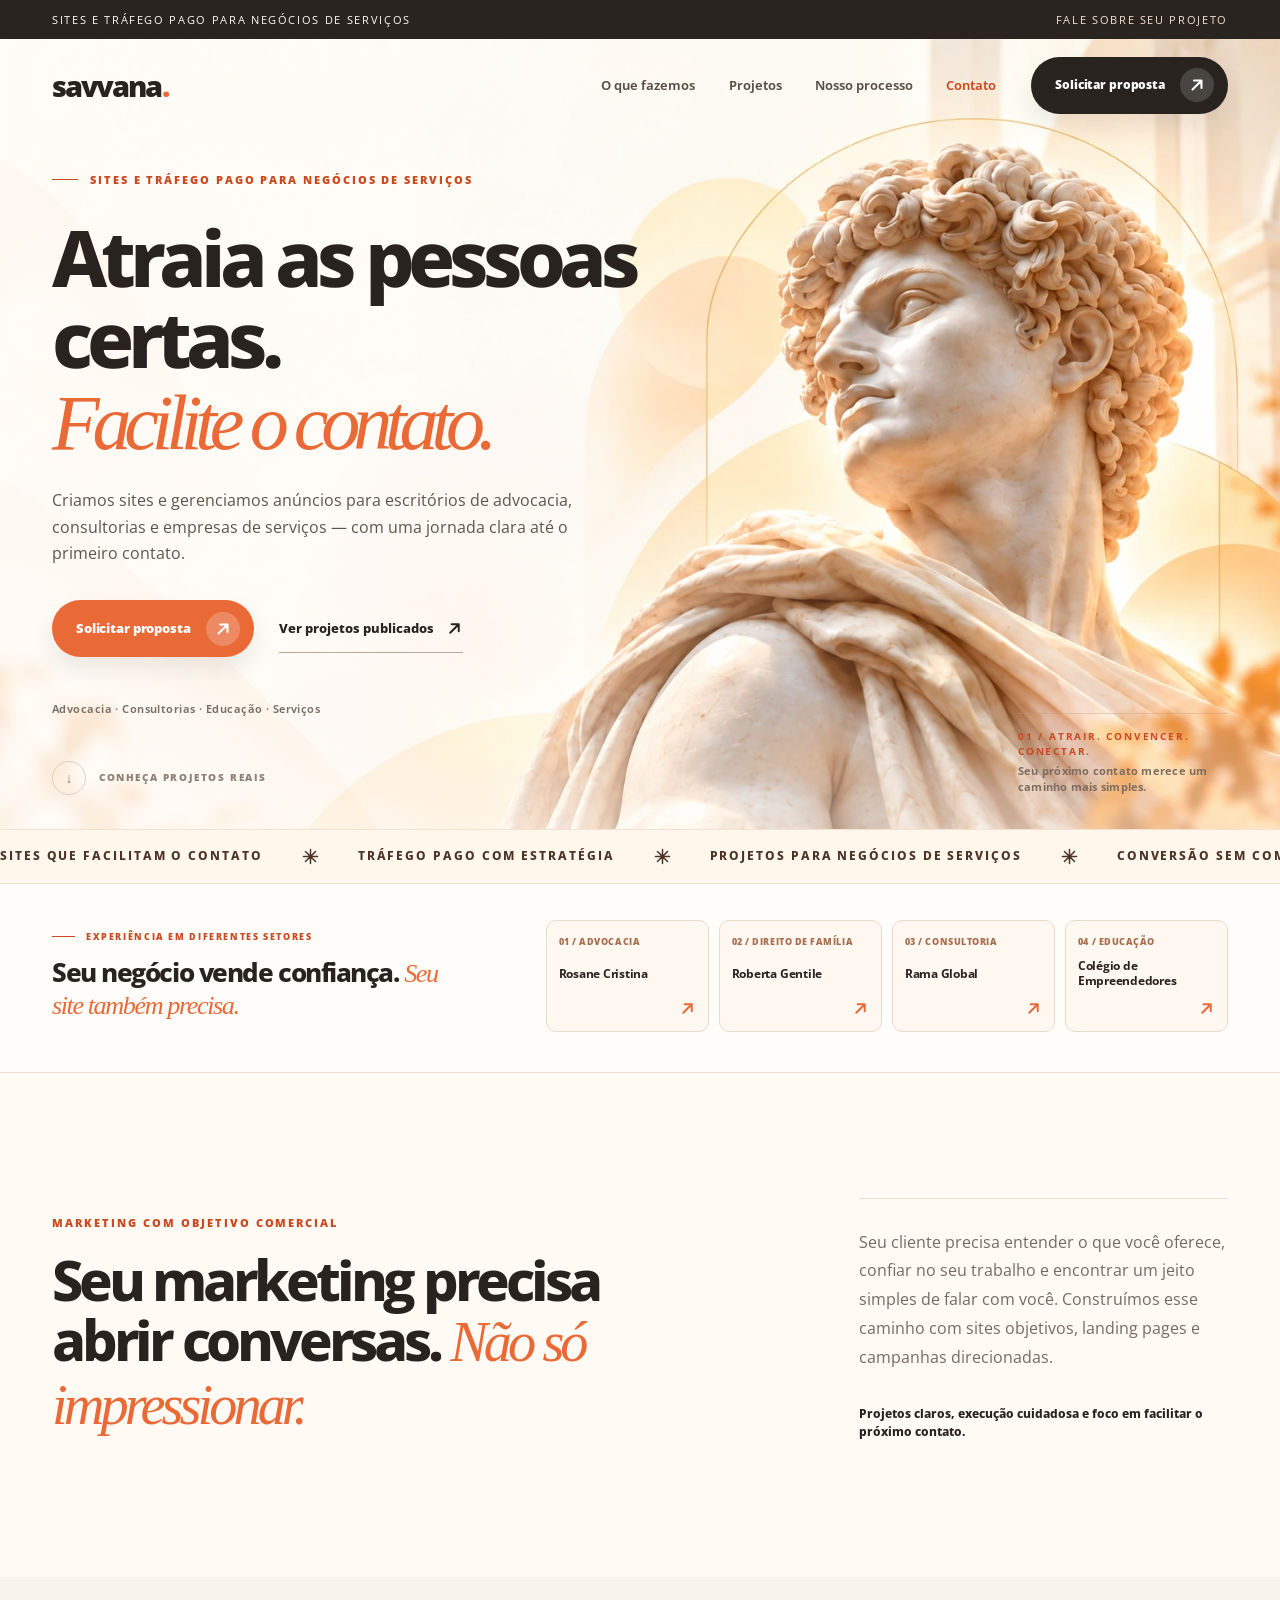
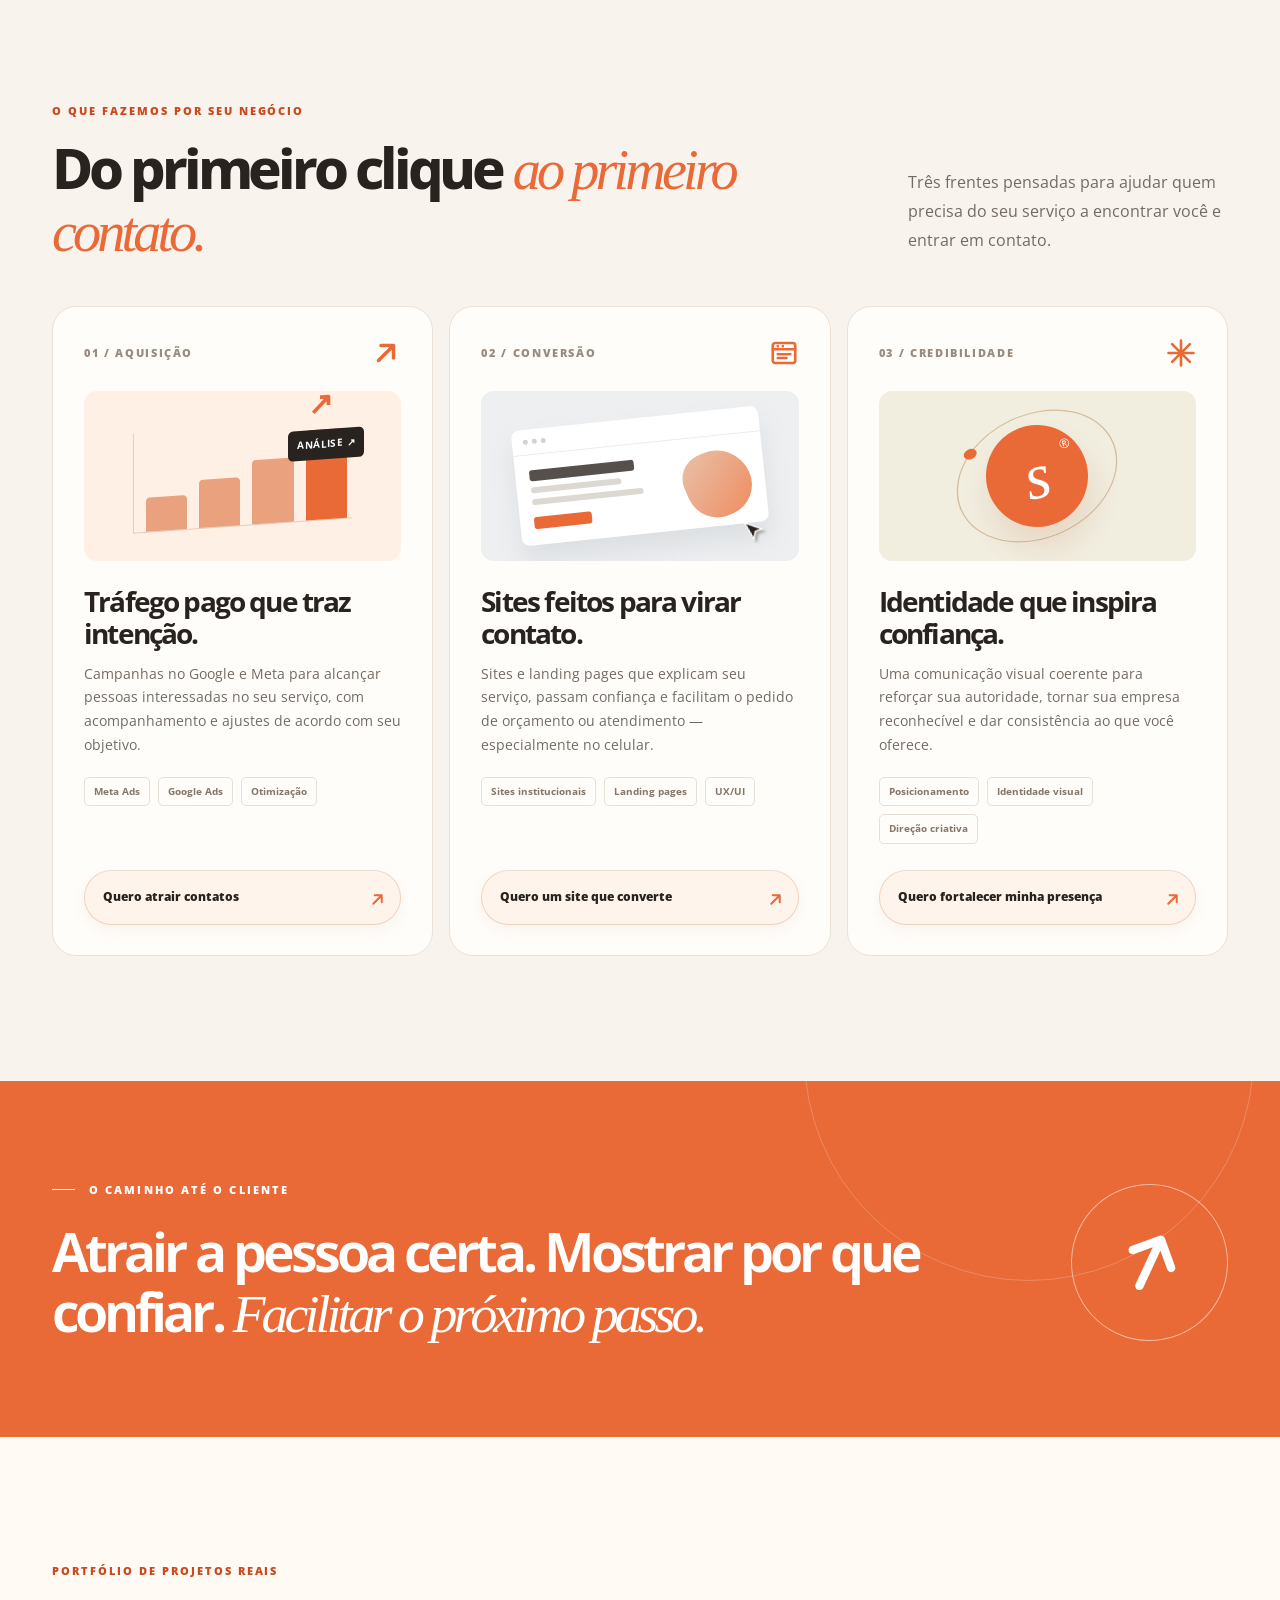
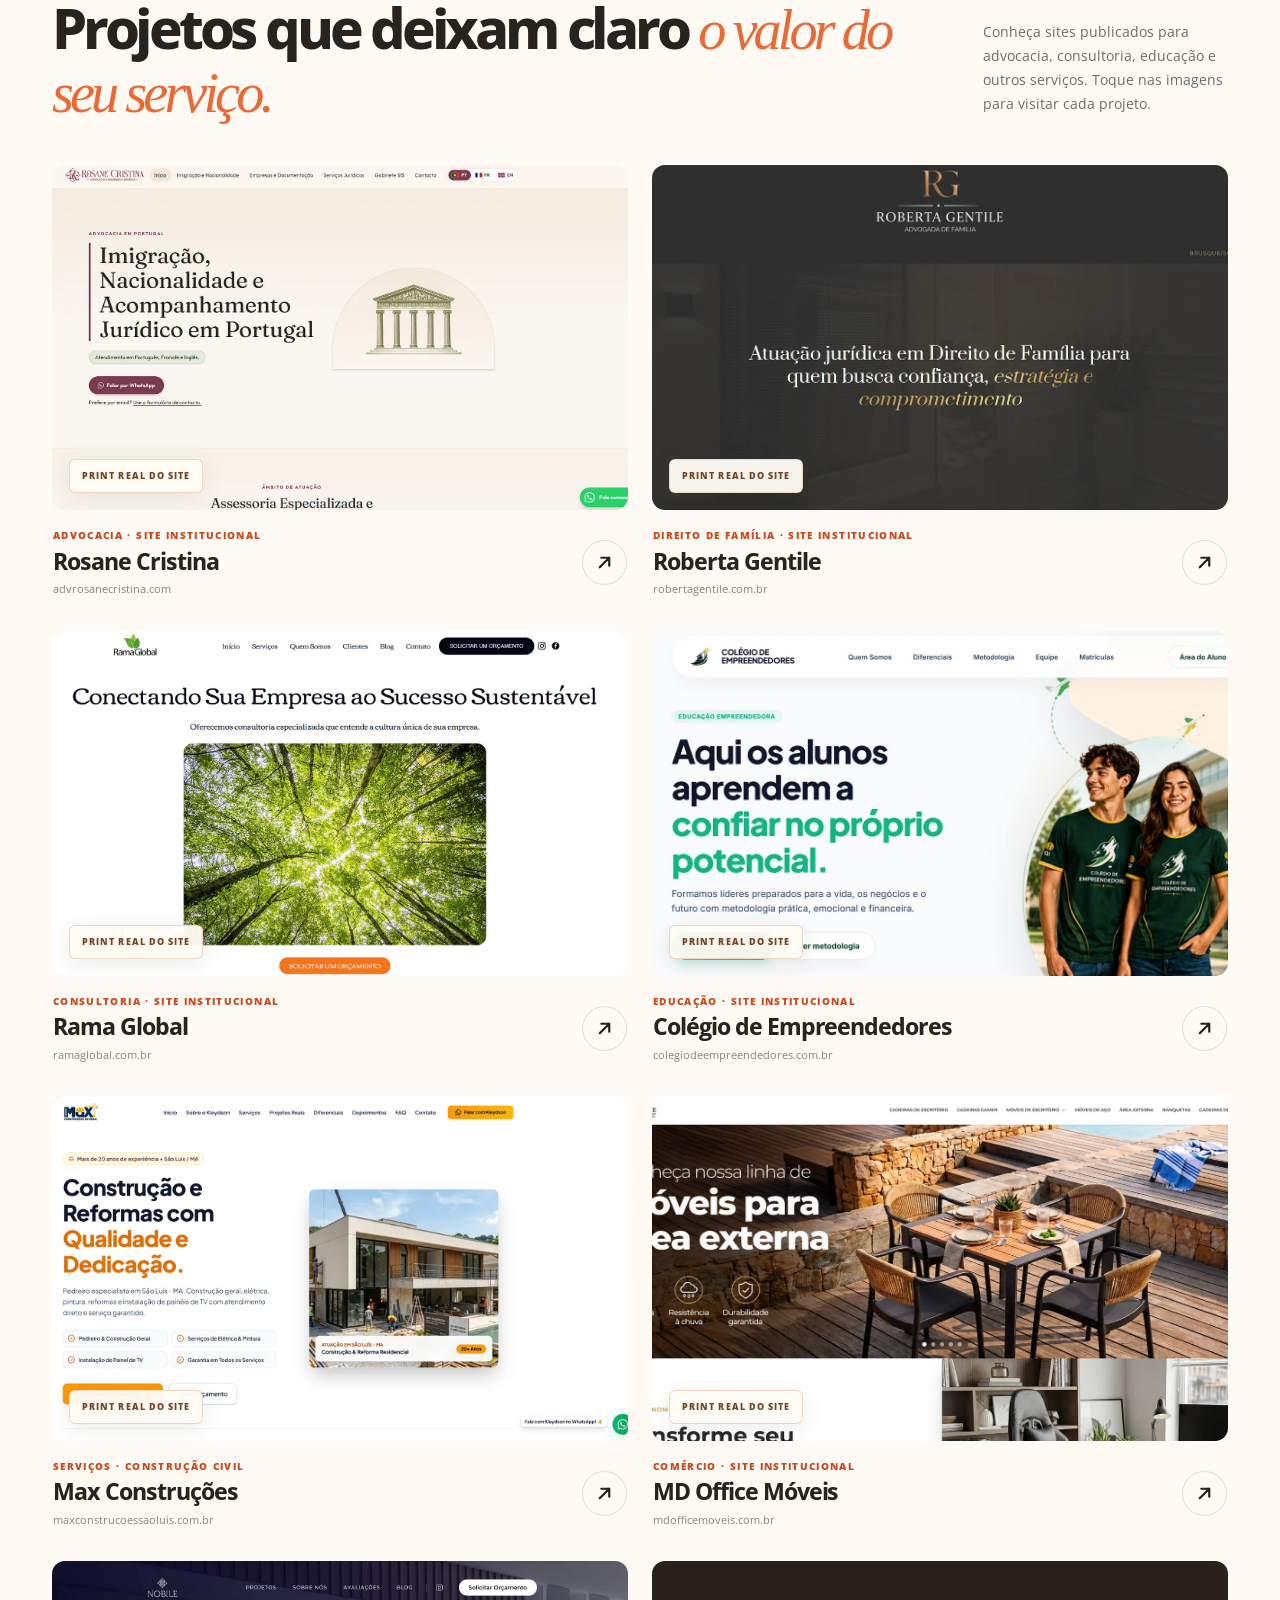
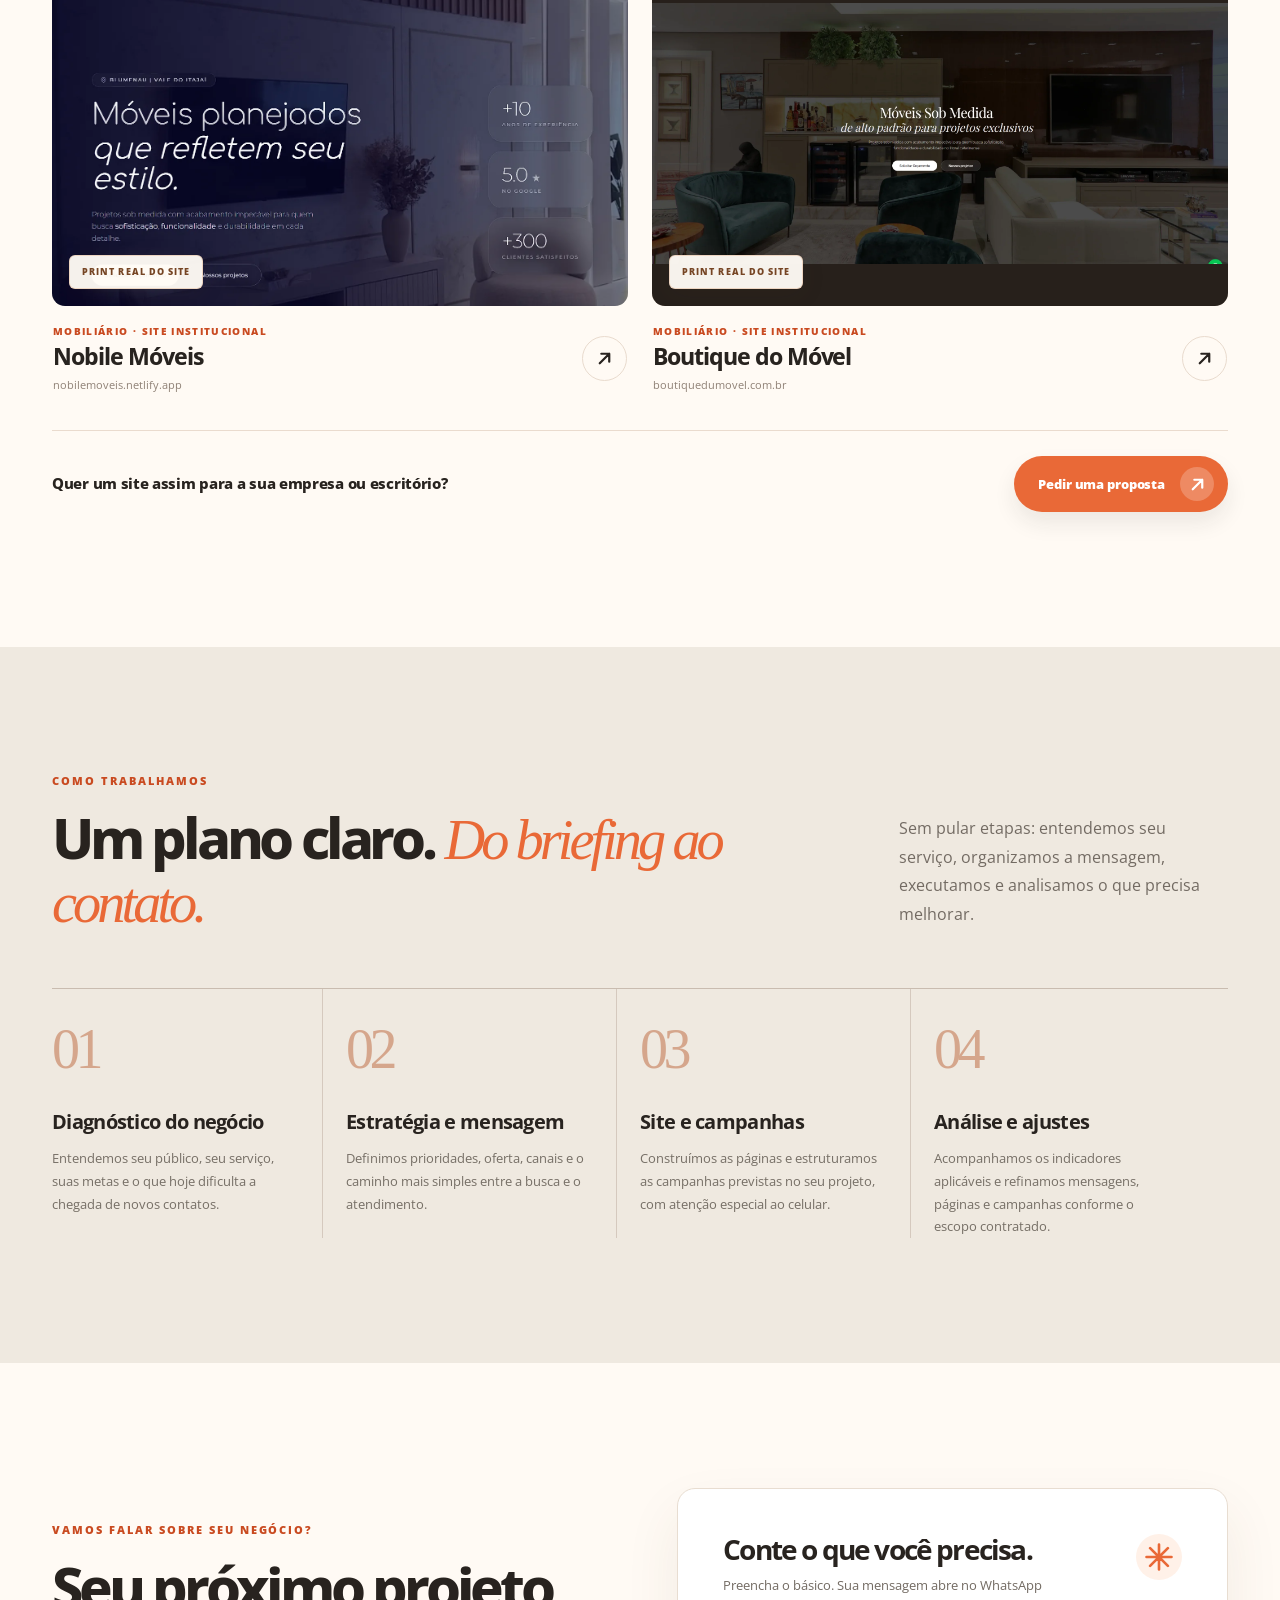
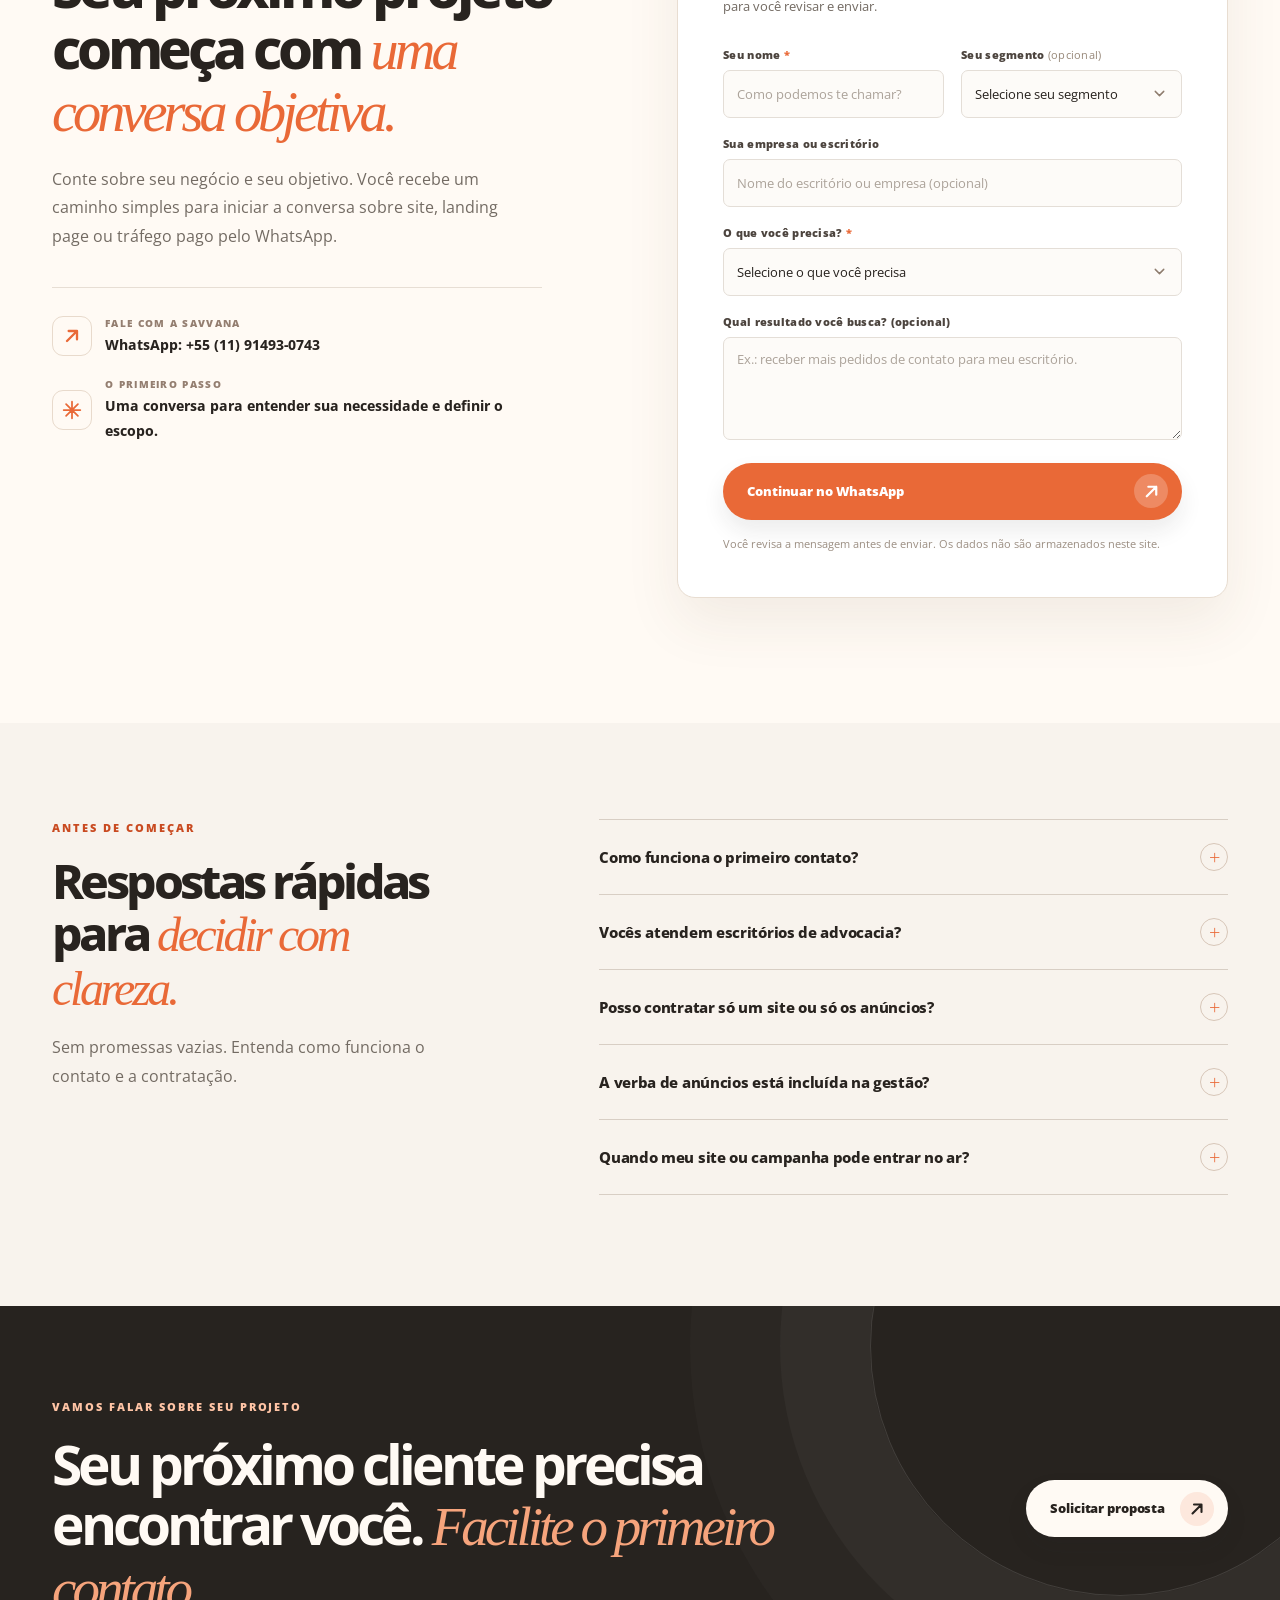
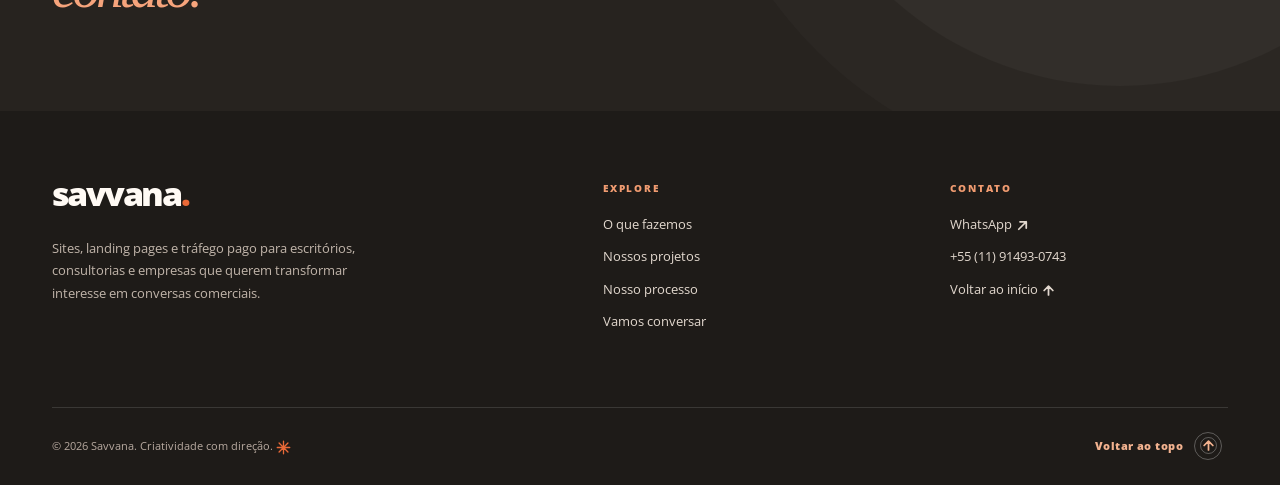
==== index.html @ 576a3d42 "Add files via upload" ====
<!DOCTYPE html>

<html lang="pt-BR">
<head><link href="https://fonts.googleapis.com" rel="preconnect"/><link href="https://fonts.googleapis.com/css2?family=Open+Sans:wght@400;500;600;700;800&amp;display=swap" rel="stylesheet"/>
<meta charset="utf-8"/>
<meta content="width=device-width, initial-scale=1, viewport-fit=cover" name="viewport"/>
<meta content="#fffaf4" name="theme-color"/>
<meta content="Sites, landing pages e campanhas de tráfego pago para escritórios de advocacia, consultorias e negócios de serviços. Veja projetos reais e peça uma proposta." name="description"/>
<meta content="index, follow, max-image-preview:large" name="robots"/>
<meta content="website" property="og:type"/>
<meta content="pt_BR" property="og:locale"/>
<meta content="Savvana — Sites e anúncios com foco em contatos" property="og:title"/>
<meta content="Sites, landing pages e tráfego pago para facilitar o contato de potenciais clientes com seu negócio." property="og:description"/>
<title>Savvana | Sites e Tráfego Pago para Negócios de Serviços</title>
<link href="data:image/svg+xml,%3Csvg xmlns='http://www.w3.org/2000/svg' viewBox='0 0 64 64'%3E%3Crect width='64' height='64' rx='16' fill='%23f16f39'/%3E%3Cpath d='M42 20c-4-6-20-6-20 3 0 10 23 3 23 15 0 11-23 14-29 3' fill='none' stroke='%23fffaf4' stroke-width='6' stroke-linecap='round'/%3E%3C/svg%3E" rel="icon" type="image/svg+xml"/>
<script>document.documentElement.classList.add('js');</script>
<style>
    
    :root{--paper:#fffaf4;--paper2:#f8f3ed;--white:#fff;--ink:#28231f;--muted:#736b63;--orange:#e96937;--orange-dark:#c94a20;--line:#e7ded4;--dark:#27231f;--dark-2:#35302b;--radius:18px;--wrap:1320px;--ease:cubic-bezier(.22,1,.36,1);--sans:"Aptos","Segoe UI Variable Display","Segoe UI",Arial,sans-serif;--serif:Georgia,"Times New Roman",serif;}
    *,*::before,*::after{box-sizing:border-box}
    html{scroll-behavior:smooth;scroll-padding-top:110px}
    body{margin:0;min-width:320px;background:var(--paper);color:var(--ink);font:400 16px/1.55 var(--sans);-webkit-font-smoothing:antialiased;text-rendering:optimizeLegibility}
    body.menu-open{overflow:hidden}
    ::selection{background:#f8c6a9;color:var(--ink)}
    a{color:inherit;text-decoration:none}button,input,select,textarea{font:inherit}button{cursor:pointer}img,svg{display:block;max-width:100%}button,a,input,textarea,select{-webkit-tap-highlight-color:transparent}
    :focus-visible{outline:3px solid var(--orange);outline-offset:4px}
    .container{width:min(calc(100% - 104px),var(--wrap));margin-inline:auto}
    .skip-link{position:fixed;top:-100px;left:24px;z-index:1000;padding:12px 18px;background:var(--ink);color:#fff;border-radius:8px}.skip-link:focus{top:20px}
    .reading-progress{height:3px;position:fixed;top:0;left:0;z-index:120;width:0;background:var(--orange);pointer-events:none}
    .announcement{background:#29241f;color:#fffcf8;font-size:11px;letter-spacing:.15em;text-transform:uppercase}
    .announcement .container{min-height:39px;display:flex;justify-content:space-between;align-items:center;gap:12px}
    .announcement .announcement-right{display:inline-flex;gap:9px;align-items:center;color:#f8e4d6;transition:color .2s}.announcement a:hover{color:#fff}.announcement .mini-arrow{color:#ffaf7e;font-size:17px;line-height:1}
    .site-header{position:absolute;top:39px;left:0;right:0;z-index:50;transition:background .3s,box-shadow .3s,top .3s}
    .site-header.is-scrolled,.site-header.menu-open{position:fixed;top:0;background:rgba(255,250,244,.97);box-shadow:0 7px 28px rgba(54,36,20,.075);backdrop-filter:blur(16px);-webkit-backdrop-filter:blur(16px)}
    .header-inner{display:flex;align-items:center;justify-content:space-between;min-height:92px;gap:35px}
    .brand{display:inline-flex;align-items:center;gap:11px;flex-shrink:0;line-height:1}.brand-mark{width:35px;height:35px;position:relative;border:2.1px solid var(--orange);border-radius:50%;transform:rotate(-25deg)}
    .brand-mark:before{content:"";position:absolute;inset:7px;border:2px solid var(--orange);border-radius:50%}.brand-mark:after{content:"";position:absolute;background:var(--paper);width:17px;height:35px;left:19px;top:-2px;transform:rotate(-13deg)}
    .brand-word{font-size:29px;letter-spacing:-.085em;font-weight:800}.brand-word span{color:var(--orange)}
    .desktop-nav{display:flex;align-items:center;gap:clamp(18px,2.6vw,41px);margin-left:auto}.desktop-nav>a{font-size:13px;font-weight:650;color:#574c43;transition:color .2s}.desktop-nav>a:hover,.desktop-nav>a.is-active{color:var(--orange-dark)}
    .btn{display:inline-flex;align-items:center;justify-content:center;gap:22px;border:1px solid transparent;min-height:55px;padding:0 22px;border-radius:9px;font-size:13px;font-weight:750;letter-spacing:-.01em;transition:transform .25s var(--ease),background .25s,color .25s,border-color .25s,box-shadow .25s;white-space:nowrap}
    .btn:hover{transform:translateY(-3px)}.btn:active{transform:translateY(0)}
    .btn-orange{background:var(--orange);color:#fff;box-shadow:0 12px 23px rgba(228,99,51,.12)}.btn-orange:hover{background:var(--orange-dark);box-shadow:0 14px 26px rgba(228,99,51,.21)}
    .btn-dark{background:var(--ink);color:#fff}.btn-dark:hover{background:#4a3a31}.btn-outline{border-color:var(--line);background:#ffffffb8;color:var(--ink)}.btn-outline:hover{border-color:var(--orange)}.btn-white{background:var(--paper);color:var(--ink)}.btn-white:hover{background:white}
    .btn .arr{font-size:19px;font-weight:400;line-height:1;transition:transform .25s}.btn:hover .arr{transform:translate(3px,-3px)}
    .header-cta{min-height:44px;padding:0 16px;gap:17px;border-radius:8px;font-size:12px}
    .menu-toggle{display:none;position:relative;z-index:55;width:46px;height:46px;align-items:center;justify-content:center;background:var(--ink);color:#fff;border:0;border-radius:8px}
    .menu-toggle .bars,.menu-toggle .bars:before,.menu-toggle .bars:after{display:block;width:19px;height:2px;background:currentColor;border-radius:2px;position:relative;transition:transform .2s,opacity .2s}.menu-toggle .bars:before,.menu-toggle .bars:after{content:"";position:absolute;left:0;top:-6px}.menu-toggle .bars:after{top:6px}.menu-open .bars{background:transparent}.menu-open .bars:before{transform:translateY(6px) rotate(45deg)}.menu-open .bars:after{transform:translateY(-6px) rotate(-45deg)}
    .mobile-nav{display:none}
    
    .hero{position:relative;isolation:isolate;overflow:hidden;min-height:790px;display:flex;align-items:center;background-color:#fffaf4;background-image:url('[data-uri]');background-repeat:no-repeat;background-size:cover;background-position:center center}
    .hero:before{content:"";position:absolute;inset:0;z-index:-1;background:linear-gradient(90deg,rgba(255,251,246,.84) 0%,rgba(255,251,246,.59) 28%,rgba(255,251,246,.18) 49%,rgba(255,251,246,0) 72%),linear-gradient(0deg,rgba(255,251,246,.47),transparent 18%);pointer-events:none}
    .hero .container{padding-top:116px;padding-bottom:105px;position:relative}
    .hero-copy{max-width:730px}.eyebrow{display:inline-flex;align-items:center;gap:12px;font-size:11px;letter-spacing:.175em;font-weight:800;color:var(--orange-dark);text-transform:uppercase}.eyebrow:before{content:"";height:1px;width:26px;background:currentColor;flex:0 0 auto}
    .hero h1{font-size:clamp(60px,6.35vw,98px);line-height:1.035;letter-spacing:-.088em;font-weight:750;margin:29px 0 24px;max-width:770px}.hero h1 .line{display:block}.hero h1 em{font-family:var(--serif);font-weight:400;letter-spacing:-.092em;color:var(--orange);font-style:italic;padding-right:.12em}
    .hero-description{max-width:495px;color:#5c554e;font-size:clamp(15px,1.25vw,18px);line-height:1.66;margin:0 0 33px}.hero-actions{display:flex;align-items:center;gap:25px;flex-wrap:wrap}
    .text-link{display:inline-flex;align-items:center;gap:12px;min-height:49px;border-bottom:1px solid #b5a99e;font-size:13px;font-weight:750;transition:color .2s,border-color .2s}.text-link:hover{color:var(--orange-dark);border-color:var(--orange)}.text-link span{font-size:20px;font-weight:400;line-height:1}
    .hero-fineprint{margin-top:43px;display:flex;align-items:center;gap:12px;color:#766e64;font-size:11px;font-weight:650;letter-spacing:.04em}.hero-fineprint .dot{display:inline-block;width:7px;height:7px;border-radius:50%;background:var(--orange);box-shadow:0 0 0 5px rgba(233,105,55,.12)}
    .hero-bottom{position:absolute;left:0;bottom:0;right:0;z-index:1}.hero-bottom .container{padding-top:0;padding-bottom:34px;display:flex;align-items:end;justify-content:space-between;gap:24px}
    .scroll-cue{font-size:10px;letter-spacing:.16em;font-weight:800;color:#8e8176;display:inline-flex;align-items:center;gap:13px;text-transform:uppercase}.scroll-cue:before{content:"↓";display:grid;place-items:center;width:34px;height:34px;border:1px solid #e1cfc1;border-radius:50%;font-size:14px;letter-spacing:0}
    .hero-note{border-top:1px solid #c29b815e;padding-top:15px;max-width:210px;font-size:11px;line-height:1.45;font-weight:700;letter-spacing:.02em;color:#7e6c60}.hero-note b{display:block;color:var(--orange-dark);font-size:10px;letter-spacing:.18em;margin-bottom:5px}
    .ticker{overflow:hidden;background:var(--ink);color:#fff7ef}.ticker-track{display:flex;width:max-content;align-items:center;gap:39px;padding:21px 0;animation:marquee 28s linear infinite}.ticker-track span{white-space:nowrap;font-size:12px;font-weight:700;text-transform:uppercase;letter-spacing:.16em}.ticker-track i{font-style:normal;color:#fb9668;font-size:24px;line-height:1}@keyframes marquee{to{transform:translateX(-50%)}}
    
    section{position:relative}.section-pad{padding:125px 0}.section-topline{font-size:11px;letter-spacing:.18em;text-transform:uppercase;font-weight:800;color:var(--orange-dark);margin:0 0 19px;display:flex;align-items:center;gap:11px}.section-topline span{width:23px;height:1px;background:currentColor}
    .section-heading{font-size:clamp(42px,4.4vw,71px);line-height:1.075;font-weight:740;letter-spacing:-.075em;margin:0}.section-heading em{font-family:var(--serif);font-weight:400;color:var(--orange);font-style:italic;letter-spacing:-.07em}.section-copy{font-size:16px;line-height:1.8;color:var(--muted);max-width:470px}
    .intro{background:var(--paper)}.intro-grid{display:grid;grid-template-columns:1.15fr .65fr;align-items:center;column-gap:clamp(80px,12vw,215px)}.intro .section-heading{max-width:800px}.intro-aside{padding:29px 0 10px;border-top:1px solid var(--line)}.intro-aside .section-copy{margin:0 0 28px}.intro-seal{display:inline-flex;align-items:center;gap:10px;font-size:12px;font-weight:750}.intro-seal .small-sun{width:29px;height:29px;border:2px solid var(--orange);border-radius:50%;position:relative}.intro-seal .small-sun:after{content:"";position:absolute;width:8px;height:8px;border-radius:50%;background:var(--orange);inset:0;margin:auto}
    .services{background:var(--paper2)}.services-heading{display:flex;justify-content:space-between;align-items:end;gap:32px;margin-bottom:43px}.services-heading .section-heading{max-width:740px}.services-heading .section-copy{max-width:320px;margin:0 0 8px}
    .service-grid{display:grid;grid-template-columns:repeat(3,minmax(0,1fr));gap:16px}.service-card{position:relative;display:flex;flex-direction:column;min-height:540px;overflow:hidden;background:#fffdfa;border:1px solid #ece1d7;border-radius:var(--radius);padding:31px 31px 30px;transition:transform .35s var(--ease),box-shadow .35s var(--ease),border-color .35s}.service-card:hover{transform:translateY(-8px);box-shadow:0 23px 44px rgba(92,53,31,.09);border-color:#eec8ad}.service-meta{display:flex;align-items:center;justify-content:space-between;color:#998b7e;font-size:11px;letter-spacing:.15em;font-weight:800}.service-meta .service-symbol{color:var(--orange);font-size:23px;font-weight:300;line-height:1}
    .service-art{height:170px;display:flex;align-items:center;justify-content:center;margin:23px 0 24px;position:relative;overflow:hidden;border-radius:13px}.service-art--ads{background:#fff0e5}.service-art--brand{background:#f1eddf}.service-art--web{background:#edeff1}
    .art-ads-chart{display:flex;align-items:end;gap:12px;width:69%;height:100px;border-left:1px solid #e8cbb9;border-bottom:1px solid #e8cbb9;padding:0 0 0 12px;transform:skewY(-4deg)}.art-ads-chart i{display:block;width:20%;height:var(--h);background:#eaa17e;border-radius:4px 4px 0 0;position:relative}.art-ads-chart i:last-child{background:var(--orange)}.art-ads-chart i:last-child:before{content:"↗";position:absolute;top:-49px;left:2px;color:var(--orange);font-size:30px;font-style:normal;font-weight:600}.art-ads-chart:after{content:"ANÁLISE ↗";position:absolute;top:9px;right:-12px;background:var(--ink);color:#fff;font-size:10px;letter-spacing:.04em;padding:7px 9px;border-radius:5px;font-weight:700}
    .art-brand-orbit{position:absolute;width:124px;height:124px;border:1px solid #d4bc9d;border-radius:50%;transform:rotate(-25deg) scaleX(1.35)}.art-brand-orbit:after{content:"";position:absolute;width:10px;height:10px;border-radius:50%;background:var(--orange);top:8px;left:18px}.art-brand-monogram{position:relative;display:grid;place-items:center;width:102px;height:102px;background:var(--orange);color:white;border-radius:50%;font-family:var(--serif);font-size:65px;font-style:italic;transform:rotate(-13deg);box-shadow:0 20px 28px #bf744c2c}.art-brand-monogram:after{content:"®";font-family:var(--sans);font-size:13px;font-style:normal;position:absolute;top:15px;right:12px}
    .art-web-window{width:78%;height:116px;border-radius:8px;background:#fff;box-shadow:0 16px 24px #8c92962a;transform:rotate(-6deg);overflow:hidden}.art-web-top{display:flex;gap:4px;padding:10px 11px;border-bottom:1px solid #edeceb}.art-web-top i{width:5px;height:5px;background:#d2d4d4;border-radius:50%}.art-web-body{display:flex;justify-content:space-between;align-items:center;gap:8px;padding:14px}.art-web-lines{width:53%}.art-web-lines i{display:block;height:6px;border-radius:3px;background:#dcd9d3;margin-bottom:6px}.art-web-lines i:first-child{height:11px;width:90%;background:#55504b}.art-web-lines i:nth-child(2){width:78%}.art-web-lines i:nth-child(3){width:96%}.art-web-lines i:last-child{width:50%;background:var(--orange);height:12px;margin-top:12px}.art-web-blob{width:66px;height:67px;background:linear-gradient(145deg,#e8c1a8,#ef8c60);border-radius:40% 57% 50% 50%;transform:rotate(-18deg)}.art-web-cursor{position:absolute;right:33px;bottom:20px;width:22px;filter:drop-shadow(2px 3px 1px #aaa);transform:rotate(-15deg)}
    .service-card h3{font-size:29px;line-height:1.15;letter-spacing:-.065em;margin:0 0 12px}.service-card p{color:var(--muted);font-size:14px;line-height:1.7;margin:0}.service-tags{display:flex;align-items:center;flex-wrap:wrap;gap:8px;margin:20px 0 26px}.service-tags span{font-size:10px;font-weight:700;padding:6px 9px;border:1px solid #e8dfd6;color:#84766a;border-radius:5px}.service-card .service-cta{display:flex;align-items:center;justify-content:space-between;border-top:1px solid var(--line);padding-top:18px;margin-top:auto;color:var(--ink);font-weight:800;font-size:12px}.service-card .service-cta span{font-size:20px;color:var(--orange);transition:transform .2s}.service-card:hover .service-cta span{transform:translate(3px,-3px)}
    .statement{background:var(--orange);color:#fff;overflow:hidden}.statement-inner{position:relative;padding:100px 0 93px;display:grid;grid-template-columns:2.2fr .55fr;align-items:center;gap:50px}.statement .statement-kicker{font-size:11px;font-weight:800;letter-spacing:.19em;text-transform:uppercase;display:flex;align-items:center;gap:14px;margin:0 0 24px}.statement .statement-kicker:before{content:"";height:1px;width:23px;background:#fff}.statement h2{max-width:940px;font-size:clamp(37px,4.2vw,67px);line-height:1.12;letter-spacing:-.073em;font-weight:670;margin:0}.statement h2 em{font-weight:400;font-family:var(--serif);font-style:italic}.statement-icon{width:157px;height:157px;display:grid;place-items:center;justify-self:end;border:1px solid #ffffff85;border-radius:50%;font-size:84px;font-family:var(--serif);line-height:1;transform:rotate(-20deg)}.statement:before{content:"";position:absolute;width:450px;height:450px;border-radius:50%;border:1px solid #ffffff36;top:-250px;right:2%}
    
    .portfolio{background:var(--paper);padding-bottom:135px}.portfolio-head{display:flex;align-items:end;justify-content:space-between;gap:38px;margin-bottom:42px}.portfolio-head .section-heading{max-width:820px}.portfolio-intro{max-width:245px;margin:0 0 8px;color:var(--muted);font-size:14px;line-height:1.7}.portfolio-grid{display:grid;grid-template-columns:repeat(2,minmax(0,1fr));gap:24px}.project-card{min-width:0;display:block}.project-art{height:345px;position:relative;overflow:hidden;border-radius:13px;background:#eadfd5;padding:25px;isolation:isolate;transition:box-shadow .3s}.project-card:hover .project-art{box-shadow:0 19px 38px #3e30231c}.project-art:before{content:"";position:absolute;width:430px;height:430px;right:-130px;bottom:-260px;border-radius:50%;background:#ffffff25;z-index:-1}.project-browser{width:88%;height:282px;margin:10px auto 0;background:#fff;box-shadow:0 22px 42px #17100f32;border-radius:9px 9px 0 0;overflow:hidden;transform:rotate(-3.6deg) translateY(9px);transform-origin:center bottom;transition:transform .55s var(--ease);position:relative}.project-card:hover .project-browser{transform:rotate(-1.5deg) translateY(-2px) scale(1.025)}
    .browser-top{height:27px;background:#fff;display:flex;align-items:center;gap:5px;padding:0 11px;border-bottom:1px solid #eeeeee}.browser-top i{height:5px;width:5px;border-radius:50%;background:#cac7c3}.browser-domain{font-size:8px;color:#aaa39c;letter-spacing:.03em;margin:auto;white-space:nowrap;overflow:hidden;text-overflow:ellipsis;max-width:70%}.browser-share{font-size:10px;color:#aaa}
    .browser-page{height:calc(100% - 27px);position:relative;overflow:hidden;padding:24px 29px}.browser-nav{display:flex;justify-content:space-between;align-items:center;gap:12px;position:relative;z-index:2}.browser-logo{font-size:12px;font-weight:850;letter-spacing:-.045em}.browser-nav-links{font-size:6px;letter-spacing:.11em;font-weight:700;opacity:.7}.browser-hero{position:relative;z-index:2;padding-top:39px;max-width:68%}.browser-eyebrow{display:block;font-size:7px;font-weight:800;letter-spacing:.18em;margin-bottom:10px;text-transform:uppercase}.browser-title{font-size:29px;line-height:1.04;letter-spacing:-.075em;font-weight:750;display:block}.browser-title em{font-family:var(--serif);font-weight:400}.browser-cta{display:inline-block;font-size:7px;font-weight:800;border-radius:3px;margin-top:15px;padding:7px 11px;background:#e96937;color:#fff;position:relative}.browser-figure{position:absolute;right:-15px;bottom:-20px;width:48%;height:70%;z-index:1}.browser-figure:before,.browser-figure:after{content:"";position:absolute;display:block}
    .project-art--law{background:linear-gradient(145deg,#d9b8aa,#a36d65)}.project-art--law .browser-page{background:#f6f0e7;color:#492f34}.project-art--law .browser-logo{font-family:var(--serif);font-weight:700;font-size:14px}.project-art--law .browser-title{font-family:var(--serif);font-weight:400;font-size:32px;letter-spacing:-.07em}.project-art--law .browser-figure{background:linear-gradient(130deg,#e6c5ae,#be806e);clip-path:polygon(23% 17%,75% 0%,100% 100%,0% 100%);opacity:.9}.project-art--law .browser-figure:before{width:66%;height:130%;right:18%;top:18%;border:2px solid #f4e5d0;border-radius:60% 60% 5% 5%;transform:rotate(7deg)}
    .project-art--build{background:linear-gradient(120deg,#d6d9c4,#8aa18f)}.project-art--build .browser-page{background:#f8f8f1;color:#273d30}.project-art--build .browser-title{font-size:29px}.project-art--build .browser-figure{background:#a2b5a1;clip-path:polygon(25% 12%,100% 0,100% 100%,0 100%,0 40%)}.project-art--build .browser-figure:before{inset:17px 16px 0 26px;background:repeating-linear-gradient(90deg,transparent 0 18px,#e4ecdf 18px 21px),repeating-linear-gradient(0deg,transparent 0 21px,#e4ecdf 21px 24px);opacity:.85}
    .project-art--office{background:linear-gradient(150deg,#a5a09b,#494b48)}.project-art--office .browser-page{background:#f2efe9;color:#303633}.project-art--office .browser-logo{letter-spacing:.025em}.project-art--office .browser-figure{border-radius:70px 5px 0 0;background:linear-gradient(125deg,#d1c1a7,#887a68);transform:rotate(-7deg);width:45%;right:15px;bottom:-30px;height:65%}.project-art--office .browser-figure:before{width:90px;height:38px;border:12px solid #343a36;border-bottom:0;border-radius:90px 90px 0 0;top:38px;left:-25px;transform:rotate(13deg)}.project-art--office .browser-figure:after{width:100px;height:8px;background:#493c31;bottom:62px;right:-19px;box-shadow:14px 34px 0 -1px #493c31}
    .project-art--rama{background:linear-gradient(125deg,#a5b4c4,#344f65)}.project-art--rama .browser-page{background:#172b3d;color:#ecf4f6}.project-art--rama .browser-cta{background:#ecf4f6;color:#172b3d}.project-art--rama .browser-figure{border:1px solid #82b0c770;border-radius:50%;height:178px;width:178px;right:-25px;top:30px;background:radial-gradient(circle at 50% 50%,#2e6376,#172b3d 63%)}.project-art--rama .browser-figure:before{width:155px;height:155px;border:1px solid #96bbc2;border-radius:50%;top:8px;left:8px;transform:scaleY(.36) rotate(-30deg)}.project-art--rama .browser-figure:after{width:170px;height:170px;border:1px solid #96bbc280;border-radius:50%;top:3px;left:3px;transform:scaleX(.32) rotate(35deg)}
    .project-art--roberta{background:linear-gradient(125deg,#e7cec9,#b87d79)}.project-art--roberta .browser-page{background:#fbf4ef;color:#613d43}.project-art--roberta .browser-logo{font-family:var(--serif);font-size:15px;font-style:italic}.project-art--roberta .browser-title{font-family:var(--serif);font-weight:400;font-size:31px;letter-spacing:-.065em}.project-art--roberta .browser-figure{border-radius:110px 110px 8px 8px;background:linear-gradient(120deg,#d8aca1,#a96966);right:11px;bottom:-17px;height:76%;width:43%}.project-art--roberta .browser-figure:after{inset:18px 16px;border:1px solid #f1dcd1;border-radius:100px 100px 4px 4px}
    .project-art--nobile{background:linear-gradient(125deg,#9b9b80,#53664c)}.project-art--nobile .browser-page{background:#efeee4;color:#2a3b2a}.project-art--nobile .browser-logo{font-family:var(--serif);letter-spacing:.05em}.project-art--nobile .browser-figure{background:linear-gradient(155deg,#c7ae8a,#987651);border-radius:42% 42% 7px 7px;bottom:30px;right:10px;width:50%;height:90px;box-shadow:0 45px 0 -30px #604d37}.project-art--nobile .browser-figure:before{width:100%;height:65%;background:linear-gradient(145deg,#ded0b8,#a89070);border-radius:18px 18px 4px 4px;top:-43px;left:0}.project-art--nobile .browser-figure:after{width:6px;height:46px;background:#66513f;bottom:-43px;left:20px;box-shadow:91px 0 #66513f}
    .project-art--boutique{background:linear-gradient(135deg,#c9b8aa,#96705c)}.project-art--boutique .browser-page{background:#f4f0e8;color:#4d382c}.project-art--boutique .browser-logo{font-family:var(--serif);font-size:13px;font-weight:500;letter-spacing:-.05em}.project-art--boutique .browser-title{font-family:var(--serif);font-size:29px;font-weight:400}.project-art--boutique .browser-figure{right:-5px;bottom:25px;width:50%;height:91px;background:linear-gradient(155deg,#ac8467,#6e503e);border-radius:6px 6px 2px 2px;box-shadow:0 26px 0 -18px #3e322b}.project-art--boutique .browser-figure:before{width:40px;height:67px;left:17px;bottom:50px;border-radius:80% 5% 15% 15%;background:#bfab90;transform:rotate(-23deg)}.project-art--boutique .browser-figure:after{width:9px;height:35px;left:12px;bottom:-35px;background:#514036;box-shadow:110px 0 #514036}
    .project-art--college{background:linear-gradient(125deg,#c1afd8,#645381)}.project-art--college .browser-page{background:#f8f4ff;color:#412c65}.project-art--college .browser-title{font-size:29px}.project-art--college .browser-figure{background:#ebdca5;width:152px;height:152px;border-radius:50%;right:-24px;bottom:-20px}.project-art--college .browser-figure:before{width:105px;height:105px;border:20px solid #745ba8;top:22px;left:22px;border-radius:50%;border-left-color:transparent;transform:rotate(-35deg)}.project-art--college .browser-figure:after{width:47px;height:12px;background:#745ba8;right:25px;top:18px;transform:rotate(49deg);border-radius:3px}
    .project-description{display:flex;justify-content:space-between;align-items:center;gap:18px;padding:18px 1px 9px}.project-description .project-category{display:block;color:var(--orange-dark);font-size:10px;letter-spacing:.135em;text-transform:uppercase;font-weight:800;margin-bottom:4px}.project-description h3{font-size:23px;letter-spacing:-.045em;font-weight:720;line-height:1.2;margin:0}.project-description p{font-size:11px;color:#908277;margin:5px 0 0;word-break:break-word}.project-open{width:45px;height:45px;display:grid;place-items:center;border:1px solid #e9dbce;border-radius:50%;font-size:23px;flex-shrink:0;transition:background .25s,color .25s,border-color .25s,transform .25s}.project-card:hover .project-open{background:var(--orange);border-color:var(--orange);color:#fff;transform:rotate(45deg)}.portfolio-disclaimer{font-size:12px;color:#93887d;margin:25px 0 0}
    
    .method{background:#efe9e0}.method-head{display:grid;grid-template-columns:1.25fr .55fr;align-items:end;gap:100px;margin-bottom:55px}.method-head .section-copy{margin:0 0 4px}.steps{display:grid;grid-template-columns:repeat(4,minmax(0,1fr));border-top:1px solid #c9bcb0}.step{padding:32px 26px 0 0;position:relative}.step:not(:last-child){border-right:1px solid #d5c9be;margin-right:23px}.step-number{font-family:var(--serif);font-size:56px;line-height:1;color:#d5a68c;letter-spacing:-.08em;display:block;margin-bottom:29px}.step h3{font-size:20px;letter-spacing:-.035em;margin:0 0 10px}.step p{font-size:13px;color:#766f66;line-height:1.75;max-width:245px;margin:0}
    
    .contact{background:var(--paper);overflow:hidden}.contact-layout{display:grid;grid-template-columns:.95fr 1fr;gap:clamp(60px,8vw,136px);align-items:start}.contact-text{padding-top:33px}.contact-text .section-heading{max-width:570px}.contact-text .section-copy{margin:22px 0 36px}.contact-details{padding-top:28px;border-top:1px solid var(--line);display:grid;gap:21px;max-width:490px}.contact-details-item{display:flex;align-items:center;gap:13px}.contact-details-item .detail-icon{width:40px;height:40px;border:1px solid #e8dacc;border-radius:11px;display:grid;place-items:center;color:var(--orange);font-size:21px;flex:0 0 auto}.contact-details-item small{display:block;font-size:10px;letter-spacing:.13em;color:#947e70;text-transform:uppercase;font-weight:800}.contact-details-item strong{font-size:14px;font-weight:720}.contact-details-item a:hover{text-decoration:underline;text-decoration-color:var(--orange)}
    .contact-form{position:relative;background:#fff;border:1px solid #e8ddd1;box-shadow:0 25px 55px rgba(87,63,41,.08);border-radius:18px;padding:clamp(24px,3.5vw,51px)}.form-top{display:flex;justify-content:space-between;align-items:start;gap:16px;margin-bottom:29px}.form-top h3{font-size:28px;letter-spacing:-.065em;line-height:1.12;margin:0 0 10px}.form-top p{font-size:13px;color:var(--muted);line-height:1.6;margin:0;max-width:330px}.form-icon{width:46px;height:46px;background:#fff1e8;border-radius:50%;display:grid;place-items:center;font-size:23px;color:var(--orange);flex:0 0 auto}.form-grid{display:grid;grid-template-columns:repeat(2,minmax(0,1fr));gap:17px}.field{min-width:0;display:flex;flex-direction:column;gap:7px}.field.full{grid-column:1/-1}.field label{font-size:11px;letter-spacing:.025em;font-weight:800;color:#4c443e}.field label span{color:var(--orange)}.field input,.field select,.field textarea{width:100%;min-height:48px;padding:11px 13px;color:var(--ink);border:1px solid #e4ded7;background:#fdfbf8;border-radius:7px;outline:0;transition:border-color .2s,box-shadow .2s;font-size:13px}.field textarea{min-height:103px;resize:vertical;line-height:1.6}.field select{appearance:none;background-image:url("data:image/svg+xml,%3Csvg xmlns='http://www.w3.org/2000/svg' viewBox='0 0 24 24'%3E%3Cpath d='m6 9 6 6 6-6' fill='none' stroke='%238e7c6e' stroke-linecap='round' stroke-linejoin='round' stroke-width='2'/%3E%3C/svg%3E");background-repeat:no-repeat;background-size:17px;background-position:right 13px center;padding-right:35px}.field input:focus,.field select:focus,.field textarea:focus{border-color:var(--orange);box-shadow:0 0 0 3px #e969371b}.field input::placeholder,.field textarea::placeholder{color:#aca39a}.form-submit{width:100%;margin-top:23px;min-height:55px;justify-content:space-between}.form-note{font-size:11px;line-height:1.6;color:#9b8e82;margin:15px 0 0;display:flex;align-items:start;gap:7px}.form-note svg{flex:0 0 auto;margin-top:2px;color:#83a180}
    .faq{background:var(--paper2);padding:96px 0 111px}.faq-grid{display:grid;grid-template-columns:.8fr 1.2fr;gap:clamp(50px,10vw,158px)}.faq .section-heading{font-size:clamp(40px,3.75vw,58px)}.faq .section-copy{margin-top:19px}.faq-list{border-top:1px solid #d8cec4}.faq-item{border-bottom:1px solid #d8cec4}.faq-item summary{list-style:none;display:flex;align-items:center;justify-content:space-between;gap:15px;padding:23px 0;cursor:pointer;font-size:15px;font-weight:750;line-height:1.4;letter-spacing:-.02em}.faq-item summary::-webkit-details-marker{display:none}.faq-plus{display:grid;place-items:center;border:1px solid #d7c6b8;border-radius:50%;width:28px;height:28px;font-size:20px;color:var(--orange);font-weight:300;transition:transform .2s,background .2s;flex-shrink:0}.faq-item[open] .faq-plus{transform:rotate(45deg);background:#f9e9dc}.faq-answer{font-size:13px;line-height:1.8;color:var(--muted);padding:0 43px 24px 0;max-width:575px}.faq-answer p{margin:0}
    .last-cta{background:var(--dark);color:#fffaf4;overflow:hidden}.last-cta:before{content:"";position:absolute;width:500px;height:500px;border-radius:50%;border:1px solid #ffffff20;right:-90px;top:-210px;box-shadow:0 0 0 90px #ffffff08,0 0 0 180px #ffffff05}.last-cta .container{position:relative;z-index:1;padding-block:92px;display:flex;align-items:center;justify-content:space-between;gap:55px}.last-cta h2{font-size:clamp(40px,4.3vw,68px);line-height:1.08;letter-spacing:-.073em;margin:13px 0 0;max-width:800px}.last-cta h2 em{font-family:var(--serif);color:#f6a47c;font-weight:400}.last-cta .section-topline{color:#ffc4a5}.last-cta .btn{flex-shrink:0}
    .footer{background:#1e1b18;color:#fffaf4;padding:65px 0 24px}.footer-top{display:grid;grid-template-columns:1.3fr .75fr .75fr;gap:70px;padding-bottom:64px}.footer .brand-word{font-size:34px}.footer .brand-mark:after{background:#1e1b18}.footer-brand p{max-width:310px;color:#c1b5aa;font-size:13px;line-height:1.75;margin:24px 0 0}.footer-column h4{font-size:10px;letter-spacing:.18em;font-weight:800;color:#f09b70;text-transform:uppercase;margin:5px 0 18px}.footer-column a{display:block;width:fit-content;font-size:13px;color:#e2d8ce;margin-bottom:12px;transition:color .2s}.footer-column a:hover{color:#fff;text-decoration:underline;text-decoration-color:var(--orange)}.footer-bottom{border-top:1px solid #ffffff20;display:flex;align-items:center;justify-content:space-between;gap:15px;padding-top:23px;color:#b8aaa0;font-size:11px}.footer-bottom a:hover{color:#fff}.footer-bottom .orange-heart{color:var(--orange)}.back-to-top{border:0;background:none;color:#f2b28f;font-size:11px;font-weight:800;letter-spacing:.04em;display:inline-flex;align-items:center;gap:11px}.back-to-top span{display:grid;place-items:center;width:28px;height:28px;border:1px solid #ffffff48;border-radius:50%;font-size:17px}
    .mobile-contact-rail{display:none}
    .js .reveal{opacity:0;transform:translateY(27px);transition:opacity .8s var(--ease),transform .8s var(--ease)}.js .reveal.in-view{opacity:1;transform:none}.reveal-delay-1{transition-delay:.07s!important}.reveal-delay-2{transition-delay:.14s!important}.reveal-delay-3{transition-delay:.21s!important}
    @media(max-width:1180px){.container{width:min(calc(100% - 76px),var(--wrap))}.desktop-nav{gap:20px}.header-inner{gap:18px}.hero h1{font-size:clamp(60px,7vw,90px)}.hero-copy{max-width:630px}.service-card{padding:25px 24px}.service-art{height:145px}.service-card h3{font-size:25px}.project-art{height:305px}.project-browser{height:255px}.statement-icon{width:115px;height:115px;font-size:66px}}
    @media(max-width:900px){.container{width:min(calc(100% - 48px),var(--wrap))}.desktop-nav,.header-cta{display:none}.menu-toggle{display:flex}.header-inner{min-height:75px}.mobile-nav{display:flex;flex-direction:column;gap:0;position:fixed;top:75px;left:0;right:0;height:0;opacity:0;visibility:hidden;overflow:hidden;background:var(--paper);box-shadow:0 17px 29px #352b2512;transition:height .3s var(--ease),opacity .2s,visibility .2s;padding-inline:24px}.site-header.menu-open .mobile-nav{height:330px;opacity:1;visibility:visible;padding-block:20px 25px}.mobile-nav>a:not(.btn){padding:14px 0;border-bottom:1px solid var(--line);font-size:18px;font-weight:750;letter-spacing:-.04em}.mobile-nav .btn{margin-top:20px}.hero{min-height:700px;background-position:58% center}.hero:before{background:linear-gradient(90deg,#fffaf4ed 0%,#fffaf4c7 39%,#fffaf400 100%)}.hero .container{padding-top:115px;padding-bottom:95px}.hero h1{font-size:clamp(54px,8.3vw,75px)}.hero-copy{max-width:555px}.intro-grid,.method-head,.faq-grid{grid-template-columns:1fr;gap:32px}.intro-aside{max-width:570px}.services-heading{align-items:start;flex-direction:column;gap:16px}.services-heading .section-copy{max-width:520px}.service-grid{grid-template-columns:1fr 1fr}.service-card:last-child{grid-column:1/-1;min-height:440px}.service-card:last-child .service-art{max-width:500px;width:100%}.service-card{min-height:515px}.portfolio-head{align-items:start;flex-direction:column;gap:15px}.portfolio-intro{max-width:500px}.project-art{height:275px;padding:18px}.project-browser{height:232px}.browser-page{padding:19px}.browser-hero{padding-top:33px}.browser-title{font-size:25px}.browser-figure{opacity:.9}.method-head{gap:22px}.steps{grid-template-columns:1fr 1fr;row-gap:35px}.step:nth-child(2){border-right:0;margin-right:0}.contact-layout{grid-template-columns:1fr;gap:46px}.contact-text{padding-top:0}.contact-text .section-heading{max-width:750px}.contact-details{grid-template-columns:1fr 1fr;max-width:750px}.faq-grid{gap:20px}.faq .section-heading{max-width:750px}.footer-top{grid-template-columns:1.2fr 1fr 1fr;gap:26px}.last-cta .container{align-items:start;flex-direction:column;gap:27px}}
    @media(max-width:640px){html{scroll-padding-top:77px}.container{width:min(calc(100% - 40px),var(--wrap))}.announcement .container{justify-content:center;min-height:34px}.announcement-left{display:none}.announcement{font-size:9px;letter-spacing:.09em}.site-header{top:34px}.header-inner{min-height:69px}.brand{gap:8px}.brand-mark{width:30px;height:30px}.brand-mark:before{inset:6px}.brand-mark:after{width:16px;height:30px;left:17px}.brand-word{font-size:26px}.mobile-nav{top:69px}.hero{min-height:860px;align-items:end;background-size:auto 61%;background-position:66% 7%;background-color:var(--paper)}.hero:before{background:linear-gradient(180deg,rgba(255,250,244,0) 0%,rgba(255,250,244,.04) 35%,rgba(255,250,244,.86) 50%,var(--paper) 65%)}.hero .container{padding-top:370px;padding-bottom:97px}.hero-copy{max-width:none}.eyebrow{font-size:9px;letter-spacing:.125em;gap:8px}.eyebrow:before{width:18px}.hero h1{font-size:clamp(51px,12.1vw,76px);margin:18px 0 18px;letter-spacing:-.082em}.hero h1 em{white-space:nowrap}.hero-description{font-size:15px;line-height:1.65;margin-bottom:24px;max-width:460px}.hero-actions{align-items:stretch;gap:13px}.hero-actions .btn{min-height:55px;flex:1 1 100%;justify-content:space-between}.hero-actions .text-link{min-height:35px;width:max-content}.hero-fineprint{margin-top:26px;font-size:10px}.hero-bottom .container{padding-bottom:19px}.hero-note{display:none}.scroll-cue{font-size:9px}.scroll-cue:before{width:27px;height:27px}.ticker-track{padding:16px 0;gap:22px}.ticker-track span{font-size:10px}.ticker-track i{font-size:19px}.section-pad{padding:78px 0}.section-topline{font-size:10px;margin-bottom:14px}.section-heading{font-size:clamp(39px,10.5vw,58px)}.section-copy{font-size:15px;line-height:1.75}.intro-grid{gap:28px}.intro-aside{padding-top:23px}.services-heading{gap:10px;margin-bottom:30px}.service-grid{grid-template-columns:1fr;gap:13px}.service-card,.service-card:last-child{grid-column:auto;min-height:460px;padding:23px}.service-art{height:148px;margin:20px 0}.service-tags{margin:15px 0 19px}.statement-inner{grid-template-columns:1fr;gap:20px;padding:74px 0}.statement h2{font-size:clamp(37px,9.3vw,55px)}.statement-icon{display:none}.portfolio{padding-bottom:86px}.portfolio-head{gap:10px;margin-bottom:26px}.portfolio-grid{grid-template-columns:1fr;gap:29px}.project-art{height:288px;padding:17px}.project-browser{width:90%;height:245px}.project-description h3{font-size:21px}.portfolio-disclaimer{line-height:1.6;margin-top:19px}.method-head{gap:14px;margin-bottom:31px}.steps{grid-template-columns:1fr;gap:0}.step{padding:25px 0 27px;border-bottom:1px solid #d5c9be}.step:not(:last-child){border-right:none;margin-right:0}.step-number{font-size:48px;margin-bottom:15px}.step h3{font-size:20px}.step p{max-width:380px}.contact-layout{gap:31px}.contact-text .section-copy{margin:18px 0 28px}.contact-details{grid-template-columns:1fr;gap:14px}.contact-form{padding:24px 20px}.form-top{margin-bottom:24px}.form-top h3{font-size:25px}.form-icon{width:39px;height:39px;font-size:19px}.form-grid{grid-template-columns:1fr;gap:14px}.field.full{grid-column:auto}.faq{padding:78px 0}.faq-item summary{font-size:14px;padding:20px 0}.faq-answer{padding-right:10px}.last-cta .container{padding-block:76px}.last-cta h2{font-size:clamp(39px,10vw,56px)}.last-cta .btn{min-width:100%;justify-content:space-between}.footer{padding:55px 0 95px}.footer-top{grid-template-columns:1fr 1fr;gap:38px 20px;padding-bottom:38px}.footer-brand{grid-column:1/-1}.footer-brand p{margin-top:15px}.footer-bottom{align-items:start;flex-direction:column;gap:17px}.mobile-contact-rail{display:flex;position:fixed;left:10px;right:10px;bottom:calc(10px + env(safe-area-inset-bottom));z-index:45;align-items:center;justify-content:center;gap:13px;min-height:51px;border-radius:9px;background:var(--orange);color:white;box-shadow:0 10px 30px #9e431b4d;font-size:12px;font-weight:800;letter-spacing:.01em;transition:transform .25s,opacity .25s}.mobile-contact-rail.is-hidden{transform:translateY(130%);opacity:0;pointer-events:none}.mobile-contact-rail svg{width:18px;height:18px}.mobile-contact-rail .arr{font-size:17px}}
    @media(max-width:370px){.container{width:calc(100% - 32px)}.hero{min-height:835px}.hero .container{padding-top:360px}.hero h1{font-size:49px}.project-browser{width:95%}.browser-title{font-size:24px}.browser-page{padding:17px}.browser-hero{max-width:72%}}
    @media(prefers-reduced-motion:reduce){html{scroll-behavior:auto}*,*::before,*::after{animation-duration:.01ms!important;animation-iteration-count:1!important;transition-duration:.01ms!important}.js .reveal{opacity:1;transform:none}}
  </style>
<script type="application/ld+json">{"@context":"https://schema.org","@type":"Organization","name":"Savvana","description":"Agência de sites, landing pages e tráfego pago para escritórios de advocacia, consultorias e negócios de serviços.","telephone":"+5511914930743","contactPoint":{"@type":"ContactPoint","telephone":"+55 11 91493-0743","contactType":"sales","areaServed":"BR","availableLanguage":"Portuguese"}}</script>
<style>

.ticker{background:#fff6ec!important;color:#3c2c24!important;border-top:1px solid #f4e1d0;border-bottom:1px solid #f0dece}
.ticker-track{padding:17px 0;animation-duration:38s}
.ticker-track span{color:#4b3328;font-weight:750}
.ticker-track i{color:#de773d!important}
.project-art--screenshot,.project-art--unavailable{padding:0!important;background:#f0eae3!important;display:block;overflow:hidden;isolation:auto}
.project-art--screenshot::before,.project-art--unavailable::before{display:none!important}
.project-screenshot{width:100%;height:100%;object-fit:cover;object-position:top center;display:block;transition:transform .7s cubic-bezier(.2,.75,.2,1),filter .4s;filter:saturate(.96)}
.project-card:hover .project-screenshot{transform:scale(1.045);filter:saturate(1.06)}
.screenshot-badge{position:absolute;z-index:3;left:17px;bottom:17px;background:rgba(255,251,245,.96);border:1px solid rgba(236,207,183,.8);padding:9px 12px;border-radius:6px;color:#764524;font-size:9px;letter-spacing:.12em;font-weight:850;box-shadow:0 5px 25px #49352118}
.project-art--unavailable{background:linear-gradient(145deg,#eee0d2,#c8a98c)!important;display:grid;place-items:center}
.no-screenshot{width:78%;min-height:70%;padding:35px;display:flex;flex-direction:column;justify-content:center;align-items:flex-start;border:1px solid #95735b55;background:#fff9f2a6;box-shadow:0 20px 50px #6b3e1b20;color:#3a3029}
.no-screenshot span{font-size:10px;letter-spacing:.22em;font-weight:850;color:#b46937}
.no-screenshot strong{margin:20px 0;font-family:var(--serif);font-weight:400;font-size:clamp(28px,3vw,43px);line-height:1.04;letter-spacing:-.06em}
.no-screenshot small{font-size:12px;font-weight:750;text-decoration:underline;text-underline-offset:4px}
@media(max-width:640px){.project-art--screenshot,.project-art--unavailable{height:255px!important}.screenshot-badge{font-size:8px;left:12px;bottom:12px}.no-screenshot{padding:23px}}
@media(prefers-reduced-motion:reduce){.ticker-track{animation:none!important}.project-screenshot{transition:none!important}}
</style><style>

.mobile-header-cta { display:none; }
.market-proof { background:#fffdfa; border-bottom:1px solid #ebdfd3; }
.market-proof-inner { display:grid;grid-template-columns:minmax(0,.74fr) minmax(0,1.25fr);gap:clamp(45px,7vw,110px);padding:36px 0 40px;align-items:center; }
.market-proof .section-topline { margin:0 0 13px; font-size:9px; }
.market-proof-heading h2 { margin:0; max-width:400px; font-size:clamp(23px,2.05vw,32px);font-weight:750;letter-spacing:-.055em;line-height:1.15; }
.market-proof-heading h2 em { color:var(--orange);font-family:var(--serif);font-weight:400; }
.market-proof-links { display:grid;grid-template-columns:repeat(4,minmax(0,1fr));gap:10px; }
.market-proof-links a { display:flex;flex-direction:column;justify-content:space-between;min-height:112px;padding:14px 12px;border:1px solid #eadacc;border-radius:10px;background:#fff8f1;transition:transform .25s,box-shadow .25s,border-color .25s; }
.market-proof-links a:hover { transform:translateY(-3px);border-color:#edb78e;box-shadow:0 12px 28px #b56e3920; }
.market-proof-links a span:first-child {font-size:9px;font-weight:800;letter-spacing:.06em;text-transform:uppercase;color:#a56f50;}
.market-proof-links a strong {font-size:12px;letter-spacing:-.02em;line-height:1.3;}
.market-proof-links a span:last-child {align-self:end;font-size:16px;color:var(--orange);line-height:1;}
.hero h1 {font-size:clamp(65px,6.1vw,91px);letter-spacing:-.08em;max-width:820px;}
.hero .eyebrow {max-width:100%;}
.hero-copy {max-width:760px;}
.hero-description {max-width:555px;}
.service-card h3 {font-size:clamp(23px,2.2vw,29px);}
.portfolio-head .section-heading {max-width:840px;}
.portfolio-bottom-cta {display:flex;align-items:center;justify-content:space-between;gap:20px;border-top:1px solid #eadbce;margin-top:28px;padding-top:25px;}
.portfolio-bottom-cta p {margin:0;font-size:15px;font-weight:750;letter-spacing:-.02em;}
.portfolio-bottom-cta .btn {min-height:49px;white-space:nowrap;}
.optional-label {color:#98897a!important;font-size:11px;font-weight:400;}
@media (min-width: 901px) and (max-width:1200px){.market-proof-inner{grid-template-columns:1fr;gap:21px}.market-proof-heading h2{max-width:none}}
@media (max-width:900px){
 .market-proof-inner{grid-template-columns:1fr;gap:23px;padding:31px 0;}
 .market-proof-links{grid-template-columns:repeat(4,minmax(0,1fr));}
 .market-proof-heading h2{max-width:620px;}
 .service-card:last-child {grid-column:1/-1;}
 .hero h1 {font-size:clamp(55px,7vw,76px);}
}
@media (max-width:640px){
 :root {--radius:14px;}
 html {scroll-padding-top:82px;}
 body {overflow-x:clip;}
 .container{width:calc(100% - 40px);}
 .announcement {display:none;}
 .site-header {top:0;}
 .site-header.is-scrolled,.site-header.menu-open{top:0;}
 .header-inner{min-height:72px!important;gap:9px;}
 .brand{gap:7px;min-width:0;margin-right:auto;}
 .brand-mark{width:30px;height:30px;border-width:1.8px;}
 .brand-mark:before{inset:6px;}
 .brand-mark:after{width:15px;height:31px;left:16px;top:-2px;}
 .brand-word{font-size:25px;white-space:nowrap;}
 .mobile-header-cta{display:inline-flex;align-items:center;justify-content:center;gap:5px;white-space:nowrap;min-height:41px;padding:0 11px;border-radius:9px;border:1px solid #f0c7ae;background:#fff8f0;color:#75452f;font-size:11px;font-weight:800;}
 .mobile-header-cta span{color:var(--orange);font-size:15px;}
 .menu-toggle{width:43px;height:43px;flex:none;border-radius:9px;}
 .mobile-nav{top:72px!important;padding-inline:20px;max-height:calc(100dvh - 72px);overflow-y:auto;}
 .site-header.menu-open .mobile-nav{height:auto;min-height:300px;max-height:calc(100dvh - 72px);padding-block:16px 23px;}
 .mobile-nav>a:not(.btn){font-size:17px;padding:13px 0;}
 .mobile-nav .btn{margin-top:18px;min-height:52px;justify-content:space-between;}
 .hero{min-height:890px;display:block;overflow:hidden;background-color:#fffaf4;background-size:auto 540px;background-position:64% bottom;background-repeat:no-repeat;}
 .hero:before{z-index:-1;background:linear-gradient(180deg,#fffaf4 0%,#fffaf4 35%,rgba(255,250,244,.98) 45%,rgba(255,250,244,.95) 52%,rgba(255,250,244,.58) 66%,rgba(255,250,244,0) 86%);}
 .hero>.container{padding-top:119px!important;padding-bottom:400px!important;}
 .hero-copy{max-width:540px;}
 .hero .eyebrow{font-size:9px;letter-spacing:.105em;line-height:1.45;display:inline-flex;align-items:center;max-width:340px;}
 .hero h1{font-size:clamp(47px,12vw,59px);line-height:1.06;letter-spacing:-.077em;max-width:360px;margin:17px 0 16px;}
 .hero h1 .line{display:block;}
 .hero h1 em{white-space:normal;letter-spacing:-.073em;padding-right:0;}
 .hero-description{font-size:15px;line-height:1.58;max-width:355px;margin:0 0 21px;color:#61574d;}
 .hero-actions{gap:13px;align-items:stretch;}
 .hero-actions .btn{min-height:54px;flex-basis:100%;width:100%;font-size:13px;justify-content:space-between;padding-inline:20px;border-radius:10px;}
 .hero-actions .text-link{font-size:12px;min-height:34px;}
 .hero-fineprint{max-width:360px;margin-top:20px;font-size:10px;line-height:1.55;letter-spacing:.01em;}
 .hero-bottom{bottom:0;}
 .hero-bottom .container{padding-bottom:23px;}
 .hero-bottom .scroll-cue{font-size:10px;}
 .ticker{display:none;}
 .market-proof-inner{gap:19px;padding-top:30px;padding-bottom:30px;}
 .market-proof .section-topline{font-size:9px;margin-bottom:10px;}
 .market-proof-heading h2{font-size:clamp(25px,7vw,30px);letter-spacing:-.062em;max-width:340px;}
 .market-proof-links{grid-template-columns:repeat(2,minmax(0,1fr));gap:9px;}
 .market-proof-links a{min-height:113px;padding:13px 12px;border-radius:10px;}
 .market-proof-links a span:first-child{font-size:9px;}
 .market-proof-links a strong{font-size:13px;line-height:1.25;}
 .section-pad{padding:72px 0;}
 .intro-grid{gap:18px;}
 .intro .section-heading,.services .section-heading,.portfolio .section-heading,.method .section-heading,.contact .section-heading,.faq .section-heading{font-size:clamp(33px,8.4vw,44px);line-height:1.1;letter-spacing:-.065em;}
 .intro-aside{padding-top:18px;}
 .intro-aside .section-copy{margin-bottom:21px;}
 .intro-seal{align-items:flex-start;font-size:12px;line-height:1.5;}
 .intro-seal .small-sun{flex:none;}
 .services-heading{margin-bottom:23px;gap:14px;}
 .services-heading .section-copy{font-size:14px;line-height:1.65;}
 .service-grid{grid-template-columns:1fr;gap:12px;}
 .service-card,.service-card:last-child{grid-column:auto;min-height:0;padding:22px 21px 20px;border-radius:15px;}
 .service-meta{margin-bottom:0;}
 .service-art{height:133px;margin:12px 0 16px;}
 .service-card h3{font-size:26px;line-height:1.13;letter-spacing:-.06em;margin-bottom:10px;}
 .service-card p{font-size:13px;line-height:1.63;}
 .service-tags{gap:7px;margin:15px 0 19px;}
 .service-tags span{font-size:10px;padding:7px 9px;}
 .service-card .service-cta{font-size:12px;padding-top:16px;min-height:45px;}
 .statement-inner{padding:64px 0;}
 .statement .statement-kicker{font-size:10px;margin-bottom:17px;}
 .statement h2{font-size:clamp(35px,9vw,47px);line-height:1.13;}
 .portfolio{padding-bottom:78px;}
 .portfolio-head{margin-bottom:23px;gap:11px;}
 .portfolio-intro{font-size:13px;line-height:1.65;}
 .portfolio-grid{grid-template-columns:1fr;gap:21px;}
 .project-card{display:block;}
 .project-art--screenshot,.project-art--unavailable{height:229px!important;border-radius:12px;}
 .project-screenshot{object-fit:cover;object-position:center top;}
 .project-description{padding-top:14px;}
 .project-description h3{font-size:22px;}
 .project-description p{font-size:11px;overflow-wrap:anywhere;}
 .screenshot-badge{bottom:11px;left:11px;font-size:8px;letter-spacing:.085em;padding:8px 9px;}
 .no-screenshot{width:87%;padding:18px;}
 .no-screenshot strong{font-size:30px;}
 .portfolio-disclaimer{font-size:11px;line-height:1.55;margin-top:19px;}
 .portfolio-bottom-cta{align-items:stretch;flex-direction:column;gap:16px;margin-top:19px;padding-top:23px;}
 .portfolio-bottom-cta p{font-size:16px;}
 .portfolio-bottom-cta .btn{width:100%;justify-content:space-between;min-height:52px;}
 .method-head{gap:14px;margin-bottom:24px;}
 .steps{gap:0;}
 .step{padding:23px 0 25px;}
 .step-number{font-size:43px;margin-bottom:10px;}
 .step h3{font-size:21px;margin-bottom:9px;}
 .step p{font-size:13px;line-height:1.65;}
 .contact-layout{gap:28px;}
 .contact-text .section-copy{margin:16px 0 23px;}
 .contact-details{padding-top:21px;gap:14px;}
 .contact-details-item strong{font-size:13px;}
 .contact-form{padding:24px 19px;border-radius:16px;box-shadow:0 15px 35px #573f2911;}
 .form-top h3{font-size:26px;}
 .form-top p{font-size:12px;}
 .form-grid{gap:15px;}
 .field input,.field select,.field textarea{font-size:16px;min-height:49px;}
 .field textarea{min-height:100px;}
 .form-submit{min-height:54px;margin-top:18px;font-size:13px;}
 .form-note{font-size:11px;line-height:1.5;}
 .faq{padding:75px 0 80px;}
 .faq-grid{gap:22px;}
 .faq-item summary{font-size:14px;padding:19px 0;}
 .faq-answer{font-size:12px;line-height:1.7;padding:0 23px 22px 0;}
 .last-cta .container{padding-top:65px;padding-bottom:65px;gap:24px;}
 .last-cta h2{font-size:clamp(38px,9.4vw,50px);line-height:1.1;}
 .last-cta .btn{width:100%;min-width:0;min-height:54px;justify-content:space-between;}
 .footer{padding-top:47px;padding-bottom:96px;}
 .footer-top{gap:27px 15px;padding-bottom:31px;}
 .footer-column h4{font-size:10px;}
 .footer-column a{font-size:12px;}
 .mobile-contact-rail{left:12px;right:12px;bottom:calc(11px + env(safe-area-inset-bottom));min-height:53px;border-radius:11px;font-size:13px;box-shadow:0 15px 35px #923e1940;}
 .mobile-contact-rail svg{flex:none;}
 .js .reveal{transition-duration:.55s;}
}
@media(max-width:370px){
 .container{width:calc(100% - 32px);}
 .header-inner{gap:7px;}
 .brand{gap:5px;}
 .brand-word{font-size:23px;}
 .brand-mark{width:28px;height:28px;}
 .mobile-header-cta{min-height:39px;padding:0 8px;font-size:10px;}
 .menu-toggle{width:40px;height:40px;}
 .hero>.container{padding-top:112px!important;padding-bottom:375px!important;}
 .hero h1{font-size:clamp(43px,11.7vw,47px);}
 .hero{background-size:auto 495px;background-position:64% bottom;}
 .hero-description{font-size:14px;}
 .hero-fineprint{font-size:9px;}
 .project-art--screenshot,.project-art--unavailable{height:206px!important;}
 .market-proof-links a{padding:12px 10px;}
}
@media(prefers-reduced-motion:reduce){.market-proof-links a{transition:none;}.ticker-track{animation:none!important;}}
</style><style>

:root{--sans:'Open Sans',Montserrat,'Trebuchet MS',Arial,sans-serif;--radius:24px}
body,button,input,select,textarea{font-family:var(--sans)}
.brand{gap:0}.brand-word{letter-spacing:-.075em;font-weight:800}.brand-word span{margin-left:1px}

.inline-icon{width:19px;height:19px;display:inline-flex;align-items:center;justify-content:center;flex:none;vertical-align:middle;line-height:1}
.inline-icon svg,.arr svg{width:100%;height:100%;display:block;overflow:visible}
.btn,.mobile-header-cta,.mobile-contact-rail{border-radius:999px!important;cursor:pointer}
.btn{min-height:57px;padding:10px 13px 10px 23px;gap:15px;font-weight:800;box-shadow:0 11px 22px #27231f16}
.btn .arr{display:grid;place-items:center;width:34px;height:34px;flex:0 0 34px;border-radius:50%;padding:8px;background:rgba(255,255,255,.22);transition:transform .25s ease,background .25s}
.btn:hover .arr,.mobile-header-cta:hover .arr{transform:translate(2px,-2px)}
.btn-dark .arr{background:#ffffff26}.btn-white .arr{background:#e9693720}
.btn:active{transform:scale(.985)}
.text-link .inline-icon{width:17px;height:17px}
.announcement-right .inline-icon{color:#f7a778;width:16px;height:16px}
.market-proof-links .inline-icon{color:var(--orange);width:17px;height:17px}
.ticker-track i{font-style:normal;display:inline-flex;align-items:center;justify-content:center}
.ticker-track i .inline-icon{width:17px;height:17px}
.service-symbol .inline-icon,.statement-icon .inline-icon,.form-icon .inline-icon{width:30px;height:30px}
.statement-icon .inline-icon{width:72px;height:72px}
.detail-icon .inline-icon{width:20px;height:20px}
.project-open .inline-icon{width:19px;height:19px}
.service-cta{display:flex;align-items:center;justify-content:space-between;gap:14px;border-radius:999px!important;background:#fff4eb;border:1px solid #f0d2bd;padding:11px 14px 11px 18px!important;min-height:52px;font-weight:800;box-shadow:0 5px 14px #8f532511}
.service-cta .inline-icon{width:17px;height:17px}
.service-cta:hover{background:#fde6d3;border-color:#e99e72}
.form-submit{width:100%}
.back-to-top{cursor:pointer}
.back-to-top .inline-icon{width:17px;height:17px}
.footer-column a .inline-icon,.orange-heart .inline-icon{width:15px;height:15px}
.mobile-contact-rail .inline-icon{width:16px;height:16px}

.project-art--boutique{background:#eadbcb!important;display:flex;align-items:center;justify-content:center}
.project-art--boutique .boutique-screenshot{position:absolute;inset:0;width:100%;height:100%;object-fit:contain;object-position:center;opacity:1;background:#27201b}
.project-art--boutique.preview-loaded .boutique-screenshot{opacity:1}
.project-art--boutique .boutique-fallback{position:relative;z-index:1;width:82%;min-height:76%;padding:27px;display:flex;flex-direction:column;justify-content:center;align-items:flex-start;gap:13px;background:linear-gradient(140deg,#fffdf9,#f5e6d8);border:1px solid #d8bda5;box-shadow:0 15px 30px #80644717}
.boutique-fallback-tag{font-size:10px;letter-spacing:.19em;font-weight:800;color:#a36e4c}
.boutique-fallback strong{font-family:var(--serif);font-size:clamp(29px,3.2vw,43px);font-weight:400;line-height:1.08;letter-spacing:-.04em}
.boutique-fallback-note{font-size:12px;text-decoration:underline;text-underline-offset:5px;font-weight:800}
.project-art--boutique.preview-loaded .boutique-fallback{display:none}

a:focus-visible,button:focus-visible,summary:focus-visible{outline:3px solid #b9491d;outline-offset:4px}
@media(max-width:900px){
 .project-art--screenshot:not(.project-art--boutique){height:auto!important;min-height:0!important;aspect-ratio:auto!important;background:#fff8f1!important}
 .project-art--screenshot:not(.project-art--boutique) .project-screenshot{width:100%;height:auto!important;aspect-ratio:auto!important;max-height:none!important;object-fit:contain!important;object-position:center top!important;transform:none!important}
 .project-art--boutique{height:auto!important;aspect-ratio:1.7/1;min-height:205px}
 .project-art--boutique .boutique-screenshot{object-fit:cover}
 .project-card{min-width:0;overflow:visible}
 .project-art{width:100%;max-width:100%}
}
@media(max-width:640px){
 html{scroll-padding-top:82px}
 body{overflow-x:clip;padding-bottom:74px}
 .container{width:calc(100% - 40px)}
 .site-header,.site-header.is-scrolled,.site-header.menu-open{position:fixed!important;top:0!important;background:rgba(255,251,246,.97);backdrop-filter:blur(18px);-webkit-backdrop-filter:blur(18px);box-shadow:0 1px 0 #eddfd2;}
 .header-inner{min-height:67px!important;gap:10px!important}
 .brand-word{font-size:27px!important}
 .mobile-header-cta{display:inline-flex;align-items:center;justify-content:center;min-height:39px;padding:0 14px!important;background:#fff5ec;border:1.5px solid #df9d79;color:#874324;font-size:12px!important;font-weight:800;box-shadow:0 3px 8px #bc7b5314}
 .mobile-header-cta .arr{display:none}
 .menu-toggle{width:42px;height:42px;border-radius:50%!important;background:#26231f}
 .mobile-nav{top:67px!important;padding-inline:20px!important;border-bottom:1px solid #e9dbce}
 .site-header.menu-open .mobile-nav{height:auto;max-height:calc(100dvh - 67px);padding-bottom:22px}
 .mobile-nav .btn{margin-top:15px}
 .hero{min-height:785px!important;height:auto;display:block;background-size:auto 445px!important;background-position:64% bottom!important;background-repeat:no-repeat!important;background-color:#fffaf4!important}
 .hero::before{z-index:-1;background:linear-gradient(180deg,#fffaf4 0%,#fffaf4 40%,rgba(255,250,244,.98) 49%,rgba(255,250,244,.93) 57%,rgba(255,250,244,.22) 75%,rgba(255,250,244,0) 95%)!important}
 .hero>.container{padding-top:118px!important;padding-bottom:365px!important}
 .hero-copy{max-width:420px}
 .hero .eyebrow{font-size:9px;line-height:1.5;letter-spacing:.10em;color:#9d421f;max-width:335px}
 .hero h1{font-size:clamp(40px,10.6vw,50px)!important;line-height:1.09;letter-spacing:-.064em!important;max-width:370px;margin:18px 0 17px!important;font-weight:800}
 .hero h1 em{font-size:.93em;letter-spacing:-.07em!important}
 .hero-description{font-size:14px;line-height:1.58;color:#4c4036;max-width:360px;margin:0 0 19px!important}
 .hero-actions{display:grid;grid-template-columns:minmax(0,1fr);gap:11px!important}
 .hero-actions .btn{width:100%;min-height:55px;justify-content:space-between;white-space:normal;line-height:1.2;padding:10px 11px 10px 20px;font-size:13px;border-radius:999px!important}
 .hero-actions .btn .arr{width:33px;height:33px;flex-basis:33px}
 .hero-actions .text-link{display:inline-flex;justify-content:space-between;align-items:center;min-height:45px;width:100%;padding:0 18px;border:1.5px solid #cfb39f;border-radius:999px;background:#fffdfb;color:#3d2f25;font-size:12px;font-weight:800;box-shadow:0 3px 9px #35271b12;text-decoration:none}
 .hero-actions .text-link .inline-icon{width:18px;height:18px;color:#b6512a}
 .hero-fineprint{font-size:10px;line-height:1.45;margin-top:17px;max-width:310px;color:#55483f;font-weight:700}
 .hero-bottom{display:none!important} 
 .market-proof{margin-top:0}
 .market-proof-inner{padding-top:35px;padding-bottom:32px;gap:17px}
 .market-proof .section-topline{font-size:9px}
 .market-proof-heading h2{font-size:27px;line-height:1.17;letter-spacing:-.05em}
 .market-proof-links{grid-template-columns:repeat(2,minmax(0,1fr));gap:10px}
 .market-proof-links a{border-radius:17px;min-height:115px;padding:15px 12px;background:#fff8f1}
 .market-proof-links a strong{font-size:12px;line-height:1.35}
 .section-pad{padding:65px 0}
 .intro .section-heading,.services .section-heading,.portfolio .section-heading,.method .section-heading,.contact .section-heading,.faq .section-heading{font-size:clamp(30px,8.1vw,38px);line-height:1.15;letter-spacing:-.055em}
 .intro .section-copy,.contact .section-copy{font-size:14px;line-height:1.7}
 .services-heading{margin-bottom:22px}
 .service-card{border-radius:21px!important;padding:22px!important}
 .service-card h3{font-size:24px!important;line-height:1.16;letter-spacing:-.05em}
 .service-art{height:115px!important;margin:11px 0 14px!important}
 .service-tags{flex-wrap:wrap}
 .service-cta{font-size:12px!important;line-height:1.3;white-space:normal}
 .statement-inner{padding:54px 0}
 .statement h2{font-size:clamp(31px,8vw,40px);line-height:1.2}
 .portfolio-head{margin-bottom:21px}
 .portfolio-intro{font-size:13px;line-height:1.65}
 .portfolio-grid{display:grid;grid-template-columns:minmax(0,1fr);gap:21px}
 .project-card{width:100%;min-width:0}
 .project-art--screenshot:not(.project-art--boutique){height:auto!important;max-height:none!important;overflow:hidden;border:1px solid #ece0d3;border-radius:18px!important;padding:0!important;box-shadow:0 12px 28px #3222130d}
 .project-art--screenshot:not(.project-art--boutique) img{display:block;height:auto!important;max-height:none!important;max-width:100%;width:100%;object-fit:contain!important;object-position:top!important;transform:none!important}
 .project-art--boutique{aspect-ratio:1.72/1;min-height:195px;border-radius:18px!important;overflow:hidden}
 .project-art--boutique .boutique-fallback{padding:14px 18px;width:85%;min-height:76%;gap:8px}
 .boutique-fallback strong{font-size:clamp(24px,7vw,31px)}
 .boutique-fallback-tag{font-size:8px}
 .boutique-fallback-note{font-size:11px}
 .screenshot-badge{left:10px!important;bottom:10px!important;padding:7px 10px!important;border-radius:999px!important;background:rgba(255,250,245,.98);font-size:8px!important;letter-spacing:.06em!important}
 .project-description{padding:12px 0 0;align-items:center;gap:10px}
 .project-category{font-size:9px!important;letter-spacing:.075em!important;line-height:1.3}
 .project-description h3{font-size:19px!important;margin-top:4px!important}
 .project-description p{font-size:11px;line-height:1.55}
 .project-open{width:42px;height:42px;background:#fff6ee;border:1.5px solid #dfb79d;color:#963f1e;box-shadow:0 4px 10px #8844210e}
 .portfolio-bottom-cta .btn{min-height:55px}
 .contact-form{border-radius:23px;padding:23px 19px}
 .field input,.field select,.field textarea{border-radius:13px}
 .faq-item summary{min-height:57px}
 .last-cta .container{padding-top:65px;padding-bottom:69px}
 .last-cta h2{font-size:clamp(33px,8vw,42px)}
 .footer{padding-bottom:32px}
 .footer-top{gap:25px 17px}
 .mobile-contact-rail{left:auto!important;right:12px!important;bottom:calc(12px + env(safe-area-inset-bottom))!important;width:auto;min-height:52px;max-width:calc(100% - 24px);border-radius:999px!important;padding:0 20px!important;gap:10px;box-shadow:0 13px 28px #7337193b;font-size:12px!important;z-index:51}
 .mobile-contact-rail svg{width:19px!important;height:19px!important}
 .mobile-contact-rail.near-contact{transform:translateY(145%)!important;opacity:0!important;pointer-events:none!important}
}
@media(max-width:370px){
 .container{width:calc(100% - 32px)}
 .brand-word{font-size:25px!important}
 .mobile-header-cta{font-size:11px!important;padding:0 12px!important}
 .header-inner{gap:7px!important}
 .hero{min-height:775px!important;background-size:auto 405px!important}
 .hero>.container{padding-top:105px!important;padding-bottom:345px!important}
 .hero h1{font-size:clamp(37px,11.2vw,42px)!important;max-width:294px}
 .hero-description{font-size:13px}
 .hero-actions .btn{font-size:12px}
 .market-proof-links a{padding:12px 10px}
 .market-proof-links a strong{font-size:11px}
 .project-art--boutique{min-height:174px}
}
@media(prefers-reduced-motion:reduce){.btn .arr{transition:none}.project-art--boutique .boutique-screenshot{transition:none}}
</style></head>
<body>
<a class="skip-link" href="#conteudo">Pular para o conteúdo</a>
<div aria-hidden="true" class="reading-progress" id="reading-progress"></div>
<div class="announcement"><div class="container"><span class="announcement-left">Sites e tráfego pago para negócios de serviços</span><a class="announcement-right" href="#contato">Fale sobre seu projeto</a></div></div>
<header class="site-header" id="site-header">
<div class="container header-inner">
<a aria-label="Savvana — voltar ao início" class="brand" href="#inicio"><span class="brand-word">savvana<span>.</span></span></a>
<nav aria-label="Navegação principal" class="desktop-nav"><a href="#servicos">O que fazemos</a><a href="#projetos">Projetos</a><a href="#metodo">Nosso processo</a><a href="#contato">Contato</a></nav>
<a class="btn btn-dark header-cta" href="https://wa.me/5511914930743?text=Ol%C3%A1%2C%20Savvana%21%20Quero%20solicitar%20uma%20proposta%20para%20meu%20neg%C3%B3cio." rel="noopener noreferrer" target="_blank">Solicitar proposta<span aria-hidden="true" class="arr"><svg aria-hidden="true" fill="none" focusable="false" stroke="currentColor" stroke-linecap="round" stroke-linejoin="round" stroke-width="2.8" viewbox="0 0 24 24"><path d="M6 18 18 6M8 6h10v10"></path></svg></span></a>
<a aria-label="Solicitar proposta pelo WhatsApp" class="mobile-header-cta" href="https://wa.me/5511914930743?text=Ol%C3%A1%2C%20Savvana%21%20Quero%20solicitar%20uma%20proposta%20para%20meu%20neg%C3%B3cio." rel="noopener noreferrer" target="_blank">Orçamento<span aria-hidden="true" class="arr"><svg aria-hidden="true" fill="none" focusable="false" stroke="currentColor" stroke-linecap="round" stroke-linejoin="round" stroke-width="2.8" viewbox="0 0 24 24"><path d="M6 18 18 6M8 6h10v10"></path></svg></span></a><button aria-controls="mobile-nav" aria-expanded="false" aria-label="Abrir menu" class="menu-toggle" id="menu-toggle" type="button"><span aria-hidden="true" class="bars"></span></button>
</div>
<nav aria-label="Navegação para dispositivos móveis" class="mobile-nav" id="mobile-nav" inert=""><a href="#servicos">O que fazemos</a><a href="#projetos">Projetos</a><a href="#metodo">Nosso processo</a><a href="#contato">Contato</a><a class="btn btn-orange" href="https://wa.me/5511914930743?text=Ol%C3%A1%2C%20Savvana%21%20Quero%20solicitar%20uma%20proposta%20para%20meu%20neg%C3%B3cio." rel="noopener noreferrer" target="_blank">Pedir proposta<span aria-hidden="true" class="arr"><svg aria-hidden="true" fill="none" focusable="false" stroke="currentColor" stroke-linecap="round" stroke-linejoin="round" stroke-width="2.8" viewbox="0 0 24 24"><path d="M6 18 18 6M8 6h10v10"></path></svg></span></a></nav>
</header>
<main id="conteudo">
<section aria-labelledby="hero-title" class="hero" id="inicio">
<div class="container">
<div class="hero-copy">
<span class="eyebrow">SITES E TRÁFEGO PAGO PARA NEGÓCIOS DE SERVIÇOS</span>
<h1 id="hero-title"><span class="line">Atraia as pessoas certas. </span><span class="line"><em>Facilite o contato.</em></span></h1>
<p class="hero-description">Criamos sites e gerenciamos anúncios para escritórios de advocacia, consultorias e empresas de serviços — com uma jornada clara até o primeiro contato.</p>
<div class="hero-actions"><a class="btn btn-orange" href="https://wa.me/5511914930743?text=Ol%C3%A1%2C%20Savvana%21%20Quero%20uma%20proposta%20para%20atrair%20contatos%20mais%20qualificados%20para%20meu%20neg%C3%B3cio." rel="noopener noreferrer" target="_blank">Solicitar proposta<span aria-hidden="true" class="arr"><svg aria-hidden="true" fill="none" focusable="false" stroke="currentColor" stroke-linecap="round" stroke-linejoin="round" stroke-width="2.8" viewbox="0 0 24 24"><path d="M6 18 18 6M8 6h10v10"></path></svg></span></a><a class="text-link" href="#projetos">Ver projetos publicados<span aria-hidden="true" class="inline-icon"><svg aria-hidden="true" fill="none" focusable="false" stroke="currentColor" stroke-linecap="round" stroke-linejoin="round" stroke-width="2.8" viewbox="0 0 24 24"><path d="M6 18 18 6M8 6h10v10"></path></svg></span></a></div>
<div class="hero-fineprint">Advocacia · Consultorias · Educação · Serviços</div>
</div>
</div>
<div aria-hidden="true" class="hero-bottom"><div class="container"><span class="scroll-cue">Conheça projetos reais</span><div class="hero-note"><b>01 / ATRAIR. CONVENCER. CONECTAR.</b>Seu próximo contato merece um caminho mais simples.</div></div></div>
</section>
<div aria-label="Tráfego pago, branding, sites e criatividade" class="ticker"><div aria-hidden="true" class="ticker-track"><span>Sites que facilitam o contato</span><i><span aria-hidden="true" class="inline-icon"><svg aria-hidden="true" fill="none" focusable="false" stroke="currentColor" stroke-linecap="round" stroke-linejoin="round" stroke-width="2.1" viewbox="0 0 24 24"><path d="M12 2v20M2 12h20M4.9 4.9l14.2 14.2M19.1 4.9 4.9 19.1"></path></svg></span></i><span>Tráfego pago com estratégia</span><i><span aria-hidden="true" class="inline-icon"><svg aria-hidden="true" fill="none" focusable="false" stroke="currentColor" stroke-linecap="round" stroke-linejoin="round" stroke-width="2.1" viewbox="0 0 24 24"><path d="M12 2v20M2 12h20M4.9 4.9l14.2 14.2M19.1 4.9 4.9 19.1"></path></svg></span></i><span>Projetos para negócios de serviços</span><i><span aria-hidden="true" class="inline-icon"><svg aria-hidden="true" fill="none" focusable="false" stroke="currentColor" stroke-linecap="round" stroke-linejoin="round" stroke-width="2.1" viewbox="0 0 24 24"><path d="M12 2v20M2 12h20M4.9 4.9l14.2 14.2M19.1 4.9 4.9 19.1"></path></svg></span></i><span>Conversão sem complicação</span><i><span aria-hidden="true" class="inline-icon"><svg aria-hidden="true" fill="none" focusable="false" stroke="currentColor" stroke-linecap="round" stroke-linejoin="round" stroke-width="2.1" viewbox="0 0 24 24"><path d="M12 2v20M2 12h20M4.9 4.9l14.2 14.2M19.1 4.9 4.9 19.1"></path></svg></span></i><span>Sites que facilitam o contato</span><i><span aria-hidden="true" class="inline-icon"><svg aria-hidden="true" fill="none" focusable="false" stroke="currentColor" stroke-linecap="round" stroke-linejoin="round" stroke-width="2.1" viewbox="0 0 24 24"><path d="M12 2v20M2 12h20M4.9 4.9l14.2 14.2M19.1 4.9 4.9 19.1"></path></svg></span></i><span>Tráfego pago com estratégia</span><i><span aria-hidden="true" class="inline-icon"><svg aria-hidden="true" fill="none" focusable="false" stroke="currentColor" stroke-linecap="round" stroke-linejoin="round" stroke-width="2.1" viewbox="0 0 24 24"><path d="M12 2v20M2 12h20M4.9 4.9l14.2 14.2M19.1 4.9 4.9 19.1"></path></svg></span></i><span>Projetos para negócios de serviços</span><i><span aria-hidden="true" class="inline-icon"><svg aria-hidden="true" fill="none" focusable="false" stroke="currentColor" stroke-linecap="round" stroke-linejoin="round" stroke-width="2.1" viewbox="0 0 24 24"><path d="M12 2v20M2 12h20M4.9 4.9l14.2 14.2M19.1 4.9 4.9 19.1"></path></svg></span></i><span>Conversão sem complicação</span><i><span aria-hidden="true" class="inline-icon"><svg aria-hidden="true" fill="none" focusable="false" stroke="currentColor" stroke-linecap="round" stroke-linejoin="round" stroke-width="2.1" viewbox="0 0 24 24"><path d="M12 2v20M2 12h20M4.9 4.9l14.2 14.2M19.1 4.9 4.9 19.1"></path></svg></span></i></div></div><section aria-labelledby="proof-title" class="market-proof"><div class="container market-proof-inner"><div class="market-proof-heading"><p class="section-topline"><span></span> EXPERIÊNCIA EM DIFERENTES SETORES</p><h2 id="proof-title">Seu negócio vende confiança. <em>Seu site também precisa.</em></h2></div><div class="market-proof-links"><a href="https://advrosanecristina.com/pt" rel="noopener noreferrer" target="_blank"><span>01 / Advocacia</span><strong>Rosane Cristina</strong><span aria-hidden="true"><span aria-hidden="true" class="inline-icon"><svg aria-hidden="true" fill="none" focusable="false" stroke="currentColor" stroke-linecap="round" stroke-linejoin="round" stroke-width="2.8" viewbox="0 0 24 24"><path d="M6 18 18 6M8 6h10v10"></path></svg></span></span></a><a href="https://robertagentile.com.br/" rel="noopener noreferrer" target="_blank"><span>02 / Direito de família</span><strong>Roberta Gentile</strong><span aria-hidden="true"><span aria-hidden="true" class="inline-icon"><svg aria-hidden="true" fill="none" focusable="false" stroke="currentColor" stroke-linecap="round" stroke-linejoin="round" stroke-width="2.8" viewbox="0 0 24 24"><path d="M6 18 18 6M8 6h10v10"></path></svg></span></span></a><a href="https://ramaglobal.com.br/" rel="noopener noreferrer" target="_blank"><span>03 / Consultoria</span><strong>Rama Global</strong><span aria-hidden="true"><span aria-hidden="true" class="inline-icon"><svg aria-hidden="true" fill="none" focusable="false" stroke="currentColor" stroke-linecap="round" stroke-linejoin="round" stroke-width="2.8" viewbox="0 0 24 24"><path d="M6 18 18 6M8 6h10v10"></path></svg></span></span></a><a href="https://colegiodeempreendedores.com.br/" rel="noopener noreferrer" target="_blank"><span>04 / Educação</span><strong>Colégio de Empreendedores</strong><span aria-hidden="true"><span aria-hidden="true" class="inline-icon"><svg aria-hidden="true" fill="none" focusable="false" stroke="currentColor" stroke-linecap="round" stroke-linejoin="round" stroke-width="2.8" viewbox="0 0 24 24"><path d="M6 18 18 6M8 6h10v10"></path></svg></span></span></a></div></div></section>
<section aria-labelledby="intro-title" class="intro section-pad"><div class="container intro-grid"><div class="reveal"><p class="section-topline">Marketing com objetivo comercial</p><h2 class="section-heading" id="intro-title">Seu marketing precisa abrir conversas. <em>Não só impressionar.</em></h2></div><div class="intro-aside reveal reveal-delay-1"><p class="section-copy">Seu cliente precisa entender o que você oferece, confiar no seu trabalho e encontrar um jeito simples de falar com você. Construímos esse caminho com sites objetivos, landing pages e campanhas direcionadas.</p><div class="intro-seal">Projetos claros, execução cuidadosa e foco em facilitar o próximo contato.</div></div></div></section>
<section aria-labelledby="services-title" class="services section-pad" id="servicos"><div class="container"><div class="services-heading reveal"><div><p class="section-topline">O que fazemos por seu negócio</p><h2 class="section-heading" id="services-title">Do primeiro clique <em>ao primeiro contato.</em></h2></div><p class="section-copy">Três frentes pensadas para ajudar quem precisa do seu serviço a encontrar você e entrar em contato.</p></div><div class="service-grid">
<article class="service-card reveal"><div class="service-meta"><span>01 / AQUISIÇÃO</span><span aria-hidden="true" class="service-symbol"><span aria-hidden="true" class="inline-icon"><svg aria-hidden="true" fill="none" focusable="false" stroke="currentColor" stroke-linecap="round" stroke-linejoin="round" stroke-width="2.8" viewbox="0 0 24 24"><path d="M6 18 18 6M8 6h10v10"></path></svg></span></span></div><div aria-hidden="true" class="service-art service-art--ads"><div class="art-ads-chart"><i style="--h:34%"></i><i style="--h:48%"></i><i style="--h:65%"></i><i style="--h:91%"></i></div></div><h3>Tráfego pago que traz intenção.</h3><p>Campanhas no Google e Meta para alcançar pessoas interessadas no seu serviço, com acompanhamento e ajustes de acordo com seu objetivo.</p><div class="service-tags"><span>Meta Ads</span><span>Google Ads</span><span>Otimização</span></div><a aria-label="Conversar sobre tráfego pago no WhatsApp" class="service-cta" href="https://wa.me/5511914930743?text=Ol%C3%A1%2C%20Savvana%21%20Quero%20uma%20proposta%20de%20gest%C3%A3o%20de%20tr%C3%A1fego%20pago%20para%20minha%20empresa." rel="noopener noreferrer" target="_blank">Quero atrair contatos <span aria-hidden="true"><span aria-hidden="true" class="inline-icon"><svg aria-hidden="true" fill="none" focusable="false" stroke="currentColor" stroke-linecap="round" stroke-linejoin="round" stroke-width="2.8" viewbox="0 0 24 24"><path d="M6 18 18 6M8 6h10v10"></path></svg></span></span></a></article><article class="service-card reveal reveal-delay-2"><div class="service-meta"><span>02 / CONVERSÃO</span><span aria-hidden="true" class="service-symbol"><span aria-hidden="true" class="inline-icon"><svg aria-hidden="true" fill="none" focusable="false" stroke="currentColor" stroke-linecap="round" stroke-linejoin="round" stroke-width="2.1" viewbox="0 0 24 24"><rect height="16" rx="2" width="18" x="3" y="4"></rect><path d="M3 9h18M7 6.5h.01M11 6.5h.01M7 13h10M7 16h7"></path></svg></span></span></div><div aria-hidden="true" class="service-art service-art--web"><div class="art-web-window"><div class="art-web-top"><i></i><i></i><i></i></div><div class="art-web-body"><div class="art-web-lines"><i></i><i></i><i></i><i></i></div><div class="art-web-blob"></div></div></div><svg class="art-web-cursor" fill="none" viewbox="0 0 32 32"><path d="M4 2 26 17l-10 1-5 10z" fill="#28231f" stroke="white" stroke-width="2"></path></svg></div><h3>Sites feitos para virar contato.</h3><p>Sites e landing pages que explicam seu serviço, passam confiança e facilitam o pedido de orçamento ou atendimento — especialmente no celular.</p><div class="service-tags"><span>Sites institucionais</span><span>Landing pages</span><span>UX/UI</span></div><a aria-label="Conversar sobre sites e landing pages no WhatsApp" class="service-cta" href="https://wa.me/5511914930743?text=Ol%C3%A1%2C%20Savvana%21%20Quero%20conversar%20sobre%20um%20site%20ou%20landing%20page%20focado%20em%20convers%C3%A3o." rel="noopener noreferrer" target="_blank">Quero um site que converte <span aria-hidden="true"><span aria-hidden="true" class="inline-icon"><svg aria-hidden="true" fill="none" focusable="false" stroke="currentColor" stroke-linecap="round" stroke-linejoin="round" stroke-width="2.8" viewbox="0 0 24 24"><path d="M6 18 18 6M8 6h10v10"></path></svg></span></span></a></article><article class="service-card reveal reveal-delay-1"><div class="service-meta"><span>03 / CREDIBILIDADE</span><span aria-hidden="true" class="service-symbol"><span aria-hidden="true" class="inline-icon"><svg aria-hidden="true" fill="none" focusable="false" stroke="currentColor" stroke-linecap="round" stroke-linejoin="round" stroke-width="2.1" viewbox="0 0 24 24"><path d="M12 2v20M2 12h20M4.9 4.9l14.2 14.2M19.1 4.9 4.9 19.1"></path></svg></span></span></div><div aria-hidden="true" class="service-art service-art--brand"><div class="art-brand-orbit"></div><div class="art-brand-monogram">s</div></div><h3>Identidade que inspira confiança.</h3><p>Uma comunicação visual coerente para reforçar sua autoridade, tornar sua empresa reconhecível e dar consistência ao que você oferece.</p><div class="service-tags"><span>Posicionamento</span><span>Identidade visual</span><span>Direção criativa</span></div><a aria-label="Conversar sobre branding no WhatsApp" class="service-cta" href="https://wa.me/5511914930743?text=Ol%C3%A1%2C%20Savvana%21%20Quero%20conversar%20sobre%20identidade%20visual%20e%20posicionamento%20para%20meu%20neg%C3%B3cio." rel="noopener noreferrer" target="_blank">Quero fortalecer minha presença <span aria-hidden="true"><span aria-hidden="true" class="inline-icon"><svg aria-hidden="true" fill="none" focusable="false" stroke="currentColor" stroke-linecap="round" stroke-linejoin="round" stroke-width="2.8" viewbox="0 0 24 24"><path d="M6 18 18 6M8 6h10v10"></path></svg></span></span></a></article></div></div></section>
<section aria-label="Nosso jeito de pensar" class="statement"><div class="container statement-inner"><div class="reveal"><p class="statement-kicker">O caminho até o cliente</p><h2>Atrair a pessoa certa. Mostrar por que confiar. <em>Facilitar o próximo passo.</em></h2></div><div aria-hidden="true" class="statement-icon"><span aria-hidden="true" class="inline-icon"><svg aria-hidden="true" fill="none" focusable="false" stroke="currentColor" stroke-linecap="round" stroke-linejoin="round" stroke-width="2.8" viewbox="0 0 24 24"><path d="M6 18 18 6M8 6h10v10"></path></svg></span></div></div></section>
<section aria-labelledby="portfolio-title" class="portfolio section-pad" id="projetos"><div class="container"><div class="portfolio-head reveal"><div><p class="section-topline">Portfólio de projetos reais</p><h2 class="section-heading" id="portfolio-title">Projetos que deixam claro <em>o valor do seu serviço.</em></h2></div><p class="portfolio-intro">Conheça sites publicados para advocacia, consultoria, educação e outros serviços. Toque nas imagens para visitar cada projeto.</p></div><div class="portfolio-grid">
<a aria-label="Visitar o site da Rosane Cristina" class="project-card reveal" href="https://advrosanecristina.com/pt" rel="noopener noreferrer" target="_blank"><div class="project-art project-art--screenshot"><img alt="Captura da página inicial do site Rosane Cristina" class="project-screenshot" decoding="async" loading="lazy" src="[data-uri]"/><span class="screenshot-badge">PRINT REAL DO SITE</span></div><div class="project-description"><div><span class="project-category">Advocacia · Site institucional</span><h3>Rosane Cristina</h3><p>advrosanecristina.com</p></div><span aria-hidden="true" class="project-open"><span aria-hidden="true" class="inline-icon"><svg aria-hidden="true" fill="none" focusable="false" stroke="currentColor" stroke-linecap="round" stroke-linejoin="round" stroke-width="2.8" viewbox="0 0 24 24"><path d="M6 18 18 6M8 6h10v10"></path></svg></span></span></div></a><a aria-label="Visitar o site da Roberta Gentile" class="project-card reveal" href="https://robertagentile.com.br/" rel="noopener noreferrer" target="_blank"><div class="project-art project-art--screenshot"><img alt="Captura da página inicial do site Roberta Gentile" class="project-screenshot" decoding="async" loading="lazy" src="[data-uri]"/><span class="screenshot-badge">PRINT REAL DO SITE</span></div><div class="project-description"><div><span class="project-category">Direito de família · Site institucional</span><h3>Roberta Gentile</h3><p>robertagentile.com.br</p></div><span aria-hidden="true" class="project-open"><span aria-hidden="true" class="inline-icon"><svg aria-hidden="true" fill="none" focusable="false" stroke="currentColor" stroke-linecap="round" stroke-linejoin="round" stroke-width="2.8" viewbox="0 0 24 24"><path d="M6 18 18 6M8 6h10v10"></path></svg></span></span></div></a><a aria-label="Visitar o site da Rama Global" class="project-card reveal reveal-delay-1" href="https://ramaglobal.com.br/" rel="noopener noreferrer" target="_blank"><div class="project-art project-art--screenshot"><img alt="Captura da página inicial do site Rama Global" class="project-screenshot" decoding="async" loading="lazy" src="[data-uri]"/><span class="screenshot-badge">PRINT REAL DO SITE</span></div><div class="project-description"><div><span class="project-category">Consultoria · Site institucional</span><h3>Rama Global</h3><p>ramaglobal.com.br</p></div><span aria-hidden="true" class="project-open"><span aria-hidden="true" class="inline-icon"><svg aria-hidden="true" fill="none" focusable="false" stroke="currentColor" stroke-linecap="round" stroke-linejoin="round" stroke-width="2.8" viewbox="0 0 24 24"><path d="M6 18 18 6M8 6h10v10"></path></svg></span></span></div></a><a aria-label="Visitar o site do Colégio de Empreendedores" class="project-card reveal reveal-delay-1" href="https://colegiodeempreendedores.com.br/" rel="noopener noreferrer" target="_blank"><div class="project-art project-art--screenshot"><img alt="Captura da página inicial do site Colégio de Empreendedores" class="project-screenshot" decoding="async" loading="lazy" src="[data-uri]"/><span class="screenshot-badge">PRINT REAL DO SITE</span></div><div class="project-description"><div><span class="project-category">Educação · Site institucional</span><h3>Colégio de Empreendedores</h3><p>colegiodeempreendedores.com.br</p></div><span aria-hidden="true" class="project-open"><span aria-hidden="true" class="inline-icon"><svg aria-hidden="true" fill="none" focusable="false" stroke="currentColor" stroke-linecap="round" stroke-linejoin="round" stroke-width="2.8" viewbox="0 0 24 24"><path d="M6 18 18 6M8 6h10v10"></path></svg></span></span></div></a><a aria-label="Visitar o site da Max Construções São Luís" class="project-card reveal reveal-delay-1" href="https://maxconstrucoessaoluis.com.br/" rel="noopener noreferrer" target="_blank"><div class="project-art project-art--screenshot"><img alt="Captura da página inicial do site Max Construções" class="project-screenshot" decoding="async" loading="lazy" src="[data-uri]"/><span class="screenshot-badge">PRINT REAL DO SITE</span></div><div class="project-description"><div><span class="project-category">Serviços · Construção civil</span><h3>Max Construções</h3><p>maxconstrucoessaoluis.com.br</p></div><span aria-hidden="true" class="project-open"><span aria-hidden="true" class="inline-icon"><svg aria-hidden="true" fill="none" focusable="false" stroke="currentColor" stroke-linecap="round" stroke-linejoin="round" stroke-width="2.8" viewbox="0 0 24 24"><path d="M6 18 18 6M8 6h10v10"></path></svg></span></span></div></a><a aria-label="Visitar o site da MD Office Móveis" class="project-card reveal" href="https://mdofficemoveis.com.br/" rel="noopener noreferrer" target="_blank"><div class="project-art project-art--screenshot"><img alt="Captura da página inicial do site MD Office Móveis" class="project-screenshot" decoding="async" loading="lazy" src="[data-uri]"/><span class="screenshot-badge">PRINT REAL DO SITE</span></div><div class="project-description"><div><span class="project-category">Comércio · Site institucional</span><h3>MD Office Móveis</h3><p>mdofficemoveis.com.br</p></div><span aria-hidden="true" class="project-open"><span aria-hidden="true" class="inline-icon"><svg aria-hidden="true" fill="none" focusable="false" stroke="currentColor" stroke-linecap="round" stroke-linejoin="round" stroke-width="2.8" viewbox="0 0 24 24"><path d="M6 18 18 6M8 6h10v10"></path></svg></span></span></div></a><a aria-label="Visitar o site da Nobile Móveis" class="project-card reveal reveal-delay-1" href="https://nobilemoveis.netlify.app/" rel="noopener noreferrer" target="_blank"><div class="project-art project-art--screenshot"><img alt="Captura da página inicial do site Nobile Móveis" class="project-screenshot" decoding="async" loading="lazy" src="[data-uri]"/><span class="screenshot-badge">PRINT REAL DO SITE</span></div><div class="project-description"><div><span class="project-category">Mobiliário · Site institucional</span><h3>Nobile Móveis</h3><p>nobilemoveis.netlify.app</p></div><span aria-hidden="true" class="project-open"><span aria-hidden="true" class="inline-icon"><svg aria-hidden="true" fill="none" focusable="false" stroke="currentColor" stroke-linecap="round" stroke-linejoin="round" stroke-width="2.8" viewbox="0 0 24 24"><path d="M6 18 18 6M8 6h10v10"></path></svg></span></span></div></a><a aria-label="Visitar o site da Boutique do Móvel" class="project-card reveal" href="https://boutiquedumovel.com.br/" rel="noopener noreferrer" target="_blank"><div class="project-art project-art--screenshot project-art--boutique"><img alt="Captura real do site Boutique do Móvel" class="project-screenshot boutique-screenshot" decoding="async" loading="lazy" src="[data-uri]"/><span class="screenshot-badge">PRINT REAL DO SITE</span></div><div class="project-description"><div><span class="project-category">Mobiliário · Site institucional</span><h3>Boutique do Móvel</h3><p>boutiquedumovel.com.br</p></div><span aria-hidden="true" class="project-open"><span aria-hidden="true" class="inline-icon"><svg aria-hidden="true" fill="none" focusable="false" stroke="currentColor" stroke-linecap="round" stroke-linejoin="round" stroke-width="2.8" viewbox="0 0 24 24"><path d="M6 18 18 6M8 6h10v10"></path></svg></span></span></div></a></div><div class="portfolio-bottom-cta"><p>Quer um site assim para a sua empresa ou escritório?</p><a class="btn btn-orange" href="https://wa.me/5511914930743?text=Ol%C3%A1%2C%20Savvana%21%20Vi%20os%20projetos%20do%20portf%C3%B3lio%20e%20quero%20uma%20proposta%20para%20meu%20neg%C3%B3cio." rel="noopener noreferrer" target="_blank">Pedir uma proposta <span aria-hidden="true" class="arr"><span aria-hidden="true" class="inline-icon"><svg aria-hidden="true" fill="none" focusable="false" stroke="currentColor" stroke-linecap="round" stroke-linejoin="round" stroke-width="2.8" viewbox="0 0 24 24"><path d="M6 18 18 6M8 6h10v10"></path></svg></span></span></a></div></div></section>
<section aria-labelledby="method-title" class="method section-pad" id="metodo"><div class="container"><div class="method-head reveal"><div><p class="section-topline">Como trabalhamos</p><h2 class="section-heading" id="method-title">Um plano claro. <em>Do briefing ao contato.</em></h2></div><p class="section-copy">Sem pular etapas: entendemos seu serviço, organizamos a mensagem, executamos e analisamos o que precisa melhorar.</p></div><div class="steps"><article class="step reveal"><span class="step-number">01</span><h3>Diagnóstico do negócio</h3><p>Entendemos seu público, seu serviço, suas metas e o que hoje dificulta a chegada de novos contatos.</p></article><article class="step reveal reveal-delay-1"><span class="step-number">02</span><h3>Estratégia e mensagem</h3><p>Definimos prioridades, oferta, canais e o caminho mais simples entre a busca e o atendimento.</p></article><article class="step reveal reveal-delay-2"><span class="step-number">03</span><h3>Site e campanhas</h3><p>Construímos as páginas e estruturamos as campanhas previstas no seu projeto, com atenção especial ao celular.</p></article><article class="step reveal reveal-delay-3"><span class="step-number">04</span><h3>Análise e ajustes</h3><p>Acompanhamos os indicadores aplicáveis e refinamos mensagens, páginas e campanhas conforme o escopo contratado.</p></article></div></div></section>
<section aria-labelledby="contact-title" class="contact section-pad" id="contato"><div class="container contact-layout"><div class="contact-text reveal"><p class="section-topline">Vamos falar sobre seu negócio?</p><h2 class="section-heading" id="contact-title">Seu próximo projeto começa com <em>uma conversa objetiva.</em></h2><p class="section-copy">Conte sobre seu negócio e seu objetivo. Você recebe um caminho simples para iniciar a conversa sobre site, landing page ou tráfego pago pelo WhatsApp.</p><div class="contact-details"><div class="contact-details-item"><span aria-hidden="true" class="detail-icon"><span aria-hidden="true" class="inline-icon"><svg aria-hidden="true" fill="none" focusable="false" stroke="currentColor" stroke-linecap="round" stroke-linejoin="round" stroke-width="2.8" viewbox="0 0 24 24"><path d="M6 18 18 6M8 6h10v10"></path></svg></span></span><div><small>Fale com a Savvana</small><strong><a href="https://wa.me/5511914930743?text=Ol%C3%A1%2C%20Savvana!%20Quero%20conversar%20sobre%20meu%20projeto." rel="noopener noreferrer" target="_blank">WhatsApp: +55 (11) 91493-0743</a></strong></div></div><div class="contact-details-item"><span aria-hidden="true" class="detail-icon"><span aria-hidden="true" class="inline-icon"><svg aria-hidden="true" fill="none" focusable="false" stroke="currentColor" stroke-linecap="round" stroke-linejoin="round" stroke-width="2.1" viewbox="0 0 24 24"><path d="M12 2v20M2 12h20M4.9 4.9l14.2 14.2M19.1 4.9 4.9 19.1"></path></svg></span></span><div><small>O primeiro passo</small><strong>Uma conversa para entender sua necessidade e definir o escopo.</strong></div></div></div></div><div class="contact-form reveal reveal-delay-1"><div class="form-top"><div><h3>Conte o que você precisa.</h3><p>Preencha o básico. Sua mensagem abre no WhatsApp para você revisar e enviar.</p></div><span aria-hidden="true" class="form-icon"><span aria-hidden="true" class="inline-icon"><svg aria-hidden="true" fill="none" focusable="false" stroke="currentColor" stroke-linecap="round" stroke-linejoin="round" stroke-width="2.1" viewbox="0 0 24 24"><path d="M12 2v20M2 12h20M4.9 4.9l14.2 14.2M19.1 4.9 4.9 19.1"></path></svg></span></span></div><form autocomplete="on" id="briefing-form"><div class="form-grid"><div class="field"><label for="lead-name">Seu nome <span aria-hidden="true">*</span></label><input autocomplete="name" id="lead-name" maxlength="90" name="name" placeholder="Como podemos te chamar?" required="" type="text"/></div><div class="field"><label for="lead-sector">Seu segmento <span class="optional-label">(opcional)</span></label><select id="lead-sector" name="sector"><option value="">Selecione seu segmento</option><option value="Advocacia / jurídico">Advocacia / jurídico</option><option value="Consultoria / serviços especializados">Consultoria / serviços especializados</option><option value="Educação">Educação</option><option value="Construção / arquitetura">Construção / arquitetura</option><option value="Saúde e bem-estar">Saúde e bem-estar</option><option value="Comércio / outros">Comércio / outros</option></select></div><div class="field full"><label for="lead-company">Sua empresa ou escritório</label><input autocomplete="organization" id="lead-company" maxlength="120" name="company" placeholder="Nome do escritório ou empresa (opcional)" type="text"/></div><div class="field full"><label for="lead-service">O que você precisa? <span aria-hidden="true">*</span></label><select id="lead-service" name="service" required=""><option disabled="" selected="" value="">Selecione o que você precisa</option><option value="Site institucional ou landing page">Site institucional ou landing page</option><option value="Gestão de tráfego pago">Gestão de tráfego pago</option><option value="Site + tráfego pago">Site + tráfego pago</option><option value="Identidade visual / branding">Identidade visual / branding</option><option value="Quero entender as opções">Quero entender as opções</option></select></div><div class="field full"><label for="lead-message">Qual resultado você busca? (opcional)</label><textarea id="lead-message" maxlength="900" name="message" placeholder="Ex.: receber mais pedidos de contato para meu escritório."></textarea></div></div><button class="btn btn-orange form-submit" type="submit">Continuar no WhatsApp <span aria-hidden="true" class="arr"><span aria-hidden="true" class="inline-icon"><svg aria-hidden="true" fill="none" focusable="false" stroke="currentColor" stroke-linecap="round" stroke-linejoin="round" stroke-width="2.8" viewbox="0 0 24 24"><path d="M6 18 18 6M8 6h10v10"></path></svg></span></span></button><p class="form-note">Você revisa a mensagem antes de enviar. Os dados não são armazenados neste site.</p></form></div></div></section>
<section aria-labelledby="faq-title" class="faq"><div class="container faq-grid"><div class="reveal"><p class="section-topline">Antes de começar</p><h2 class="section-heading" id="faq-title">Respostas rápidas para <em>decidir com clareza.</em></h2><p class="section-copy">Sem promessas vazias. Entenda como funciona o contato e a contratação.</p></div><div class="faq-list reveal reveal-delay-1"><details class="faq-item"><summary>Como funciona o primeiro contato? <span aria-hidden="true" class="faq-plus">+</span></summary><div class="faq-answer"><p>Você nos chama pelo WhatsApp e conta seu objetivo. A partir daí, alinhamos o escopo e os próximos passos para uma proposta adequada ao seu negócio.</p></div></details><details class="faq-item"><summary>Vocês atendem escritórios de advocacia? <span aria-hidden="true" class="faq-plus">+</span></summary><div class="faq-answer"><p>Sim. Nosso portfólio inclui projetos de profissionais do setor jurídico. A comunicação é alinhada ao posicionamento e às exigências aplicáveis ao seu segmento, sem prometer resultados ou captação garantida.</p></div></details><details class="faq-item"><summary>Posso contratar só um site ou só os anúncios? <span aria-hidden="true" class="faq-plus">+</span></summary><div class="faq-answer"><p>Sim. Podemos conversar sobre site institucional, landing page, gestão de tráfego ou uma combinação de serviços, de acordo com o que você já tem e o que deseja melhorar.</p></div></details><details class="faq-item"><summary>A verba de anúncios está incluída na gestão? <span aria-hidden="true" class="faq-plus">+</span></summary><div class="faq-answer"><p>A verba investida nas plataformas e o valor do serviço são itens definidos separadamente na proposta, para que o investimento fique claro desde o início.</p></div></details><details class="faq-item"><summary>Quando meu site ou campanha pode entrar no ar? <span aria-hidden="true" class="faq-plus">+</span></summary><div class="faq-answer"><p>O prazo depende do escopo, dos materiais disponíveis e das aprovações. Após o briefing, alinhamos as etapas e um cronograma compatível com o projeto.</p></div></details></div></div></section>
<section aria-labelledby="last-cta-title" class="last-cta"><div class="container"><div class="reveal"><p class="section-topline">Vamos falar sobre seu projeto</p><h2 id="last-cta-title">Seu próximo cliente precisa encontrar você. <em>Facilite o primeiro contato.</em></h2></div><a class="btn btn-white" href="https://wa.me/5511914930743?text=Ol%C3%A1%2C%20Savvana%21%20Quero%20solicitar%20uma%20proposta%20de%20site%20e%2Fou%20tr%C3%A1fego%20pago%20para%20meu%20neg%C3%B3cio." rel="noopener noreferrer" target="_blank">Solicitar proposta<span aria-hidden="true" class="arr"><svg aria-hidden="true" fill="none" focusable="false" stroke="currentColor" stroke-linecap="round" stroke-linejoin="round" stroke-width="2.8" viewbox="0 0 24 24"><path d="M6 18 18 6M8 6h10v10"></path></svg></span></a></div></section>
</main>
<footer class="footer"><div class="container"><div class="footer-top"><div class="footer-brand"><a aria-label="Savvana — voltar ao início" class="brand" href="#inicio"><span class="brand-word">savvana<span>.</span></span></a><p>Sites, landing pages e tráfego pago para escritórios, consultorias e empresas que querem transformar interesse em conversas comerciais.</p></div><div class="footer-column"><h4>Explore</h4><a href="#servicos">O que fazemos</a><a href="#projetos">Nossos projetos</a><a href="#metodo">Nosso processo</a><a href="#contato">Vamos conversar</a></div><div class="footer-column"><h4>Contato</h4><a href="https://wa.me/5511914930743?text=Ol%C3%A1%2C%20Savvana!%20Quero%20conversar." rel="noopener noreferrer" target="_blank">WhatsApp <span aria-hidden="true" class="inline-icon"><svg aria-hidden="true" fill="none" focusable="false" stroke="currentColor" stroke-linecap="round" stroke-linejoin="round" stroke-width="2.8" viewbox="0 0 24 24"><path d="M6 18 18 6M8 6h10v10"></path></svg></span></a><a href="tel:+5511914930743">+55 (11) 91493-0743</a><a href="#inicio">Voltar ao início <span aria-hidden="true" class="inline-icon"><svg aria-hidden="true" fill="none" focusable="false" stroke="currentColor" stroke-linecap="round" stroke-linejoin="round" stroke-width="2.8" viewbox="0 0 24 24"><path d="M12 19V5m-7 7 7-7 7 7"></path></svg></span></a></div></div><div class="footer-bottom"><span>© <span id="year">2026</span> Savvana. Criatividade com direção. <span class="orange-heart"><span aria-hidden="true" class="inline-icon"><svg aria-hidden="true" fill="none" focusable="false" stroke="currentColor" stroke-linecap="round" stroke-linejoin="round" stroke-width="2.1" viewbox="0 0 24 24"><path d="M12 2v20M2 12h20M4.9 4.9l14.2 14.2M19.1 4.9 4.9 19.1"></path></svg></span></span></span><button class="back-to-top" id="back-to-top" type="button">Voltar ao topo <span aria-hidden="true"><span aria-hidden="true" class="inline-icon"><svg aria-hidden="true" fill="none" focusable="false" stroke="currentColor" stroke-linecap="round" stroke-linejoin="round" stroke-width="2.8" viewbox="0 0 24 24"><path d="M12 19V5m-7 7 7-7 7 7"></path></svg></span></span></button></div></div></footer>
<a aria-label="Conversar com a Savvana pelo WhatsApp" class="mobile-contact-rail is-hidden" href="https://wa.me/5511914930743?text=Ol%C3%A1%2C%20Savvana%21%20Quero%20solicitar%20uma%20proposta%20para%20meu%20neg%C3%B3cio." id="mobile-contact-rail" rel="noopener noreferrer" target="_blank"><svg aria-hidden="true" fill="none" viewbox="0 0 24 24"><path d="M20.3 11.5a8.3 8.3 0 0 1-12.2 7.3L3.5 20l1.3-4.4A8.3 8.3 0 1 1 20.3 11.5Z" stroke="currentColor" stroke-linejoin="round" stroke-width="1.8"></path><path d="M8.5 8.7c.3-.7.5-.7.7-.7h.5c.2 0 .4.2.5.4l.9 2c.1.2 0 .5-.1.6l-.7.8c.5 1 1.4 1.9 2.4 2.3l.8-.8c.2-.2.4-.2.6-.1l1.9.9c.3.1.4.3.4.5 0 .7-.5 1.3-1.2 1.5-1.2.3-3.5-.6-5.2-2.4-1.7-1.7-2.5-3.6-2.2-4.8Z" fill="currentColor"></path></svg>Solicitar uma proposta <span aria-hidden="true" class="inline-icon"><svg aria-hidden="true" fill="none" focusable="false" stroke="currentColor" stroke-linecap="round" stroke-linejoin="round" stroke-width="2.8" viewbox="0 0 24 24"><path d="M6 18 18 6M8 6h10v10"></path></svg></span></a>
<script>
    (() => {
      'use strict';
      const header = document.getElementById('site-header');
      const menuButton = document.getElementById('menu-toggle');
      const mobileNav = document.getElementById('mobile-nav');
      const progress = document.getElementById('reading-progress');
      const mobileRail = document.getElementById('mobile-contact-rail');
      const form = document.getElementById('briefing-form');
      let scrollTicking = false;
      const setMenu = (isOpen) => {
        header.classList.toggle('menu-open', isOpen);
        document.body.classList.toggle('menu-open', isOpen);
        menuButton.setAttribute('aria-expanded', String(isOpen));
        menuButton.setAttribute('aria-label', isOpen ? 'Fechar menu' : 'Abrir menu');
        mobileNav.inert = !isOpen;
        if (isOpen) mobileNav.querySelector('a')?.focus();
      };
      menuButton.addEventListener('click', () => setMenu(menuButton.getAttribute('aria-expanded') !== 'true'));
      mobileNav.querySelectorAll('a').forEach(link => link.addEventListener('click', () => setMenu(false)));
      document.addEventListener('keydown', e => { if (e.key === 'Escape' && header.classList.contains('menu-open')) {setMenu(false); menuButton.focus();} });
      document.addEventListener('click', e => {if (header.classList.contains('menu-open') && !header.contains(e.target)) setMenu(false);});
      window.addEventListener('resize', () => {if (window.innerWidth > 900 && header.classList.contains('menu-open')) setMenu(false);}, {passive:true});
      const updateScroll = () => {
        const top = window.scrollY || document.documentElement.scrollTop;
        const total = document.documentElement.scrollHeight - window.innerHeight;
        progress.style.width = (total > 0 ? Math.min(100, (top / total) * 100) : 0) + '%';
        header.classList.toggle('is-scrolled', top > 50);
        mobileRail.classList.toggle('is-hidden', top < Math.max(460, document.querySelector('.hero').offsetHeight - 70) || header.classList.contains('menu-open'));
        scrollTicking = false;
      };
      window.addEventListener('scroll', () => {if (!scrollTicking){scrollTicking = true;window.requestAnimationFrame(updateScroll);}}, {passive:true});
      updateScroll();
      if ('IntersectionObserver' in window) {
        const revealObserver = new IntersectionObserver((entries, observer) => {entries.forEach(entry => {if(entry.isIntersecting){entry.target.classList.add('in-view');observer.unobserve(entry.target);}});}, {threshold:.09, rootMargin:'0px 0px 15px 0px'});
        document.querySelectorAll('.reveal').forEach(el => revealObserver.observe(el));
        const navLinks = [...document.querySelectorAll('.desktop-nav a')];
        const sectionObserver = new IntersectionObserver(entries => {entries.forEach(entry => {if(entry.isIntersecting){navLinks.forEach(link => link.classList.toggle('is-active',link.getAttribute('href') === '#' + entry.target.id));}});}, {rootMargin:'-20% 0px -65% 0px', threshold:0});
        ['servicos','projetos','metodo','contato'].forEach(id=>{const el=document.getElementById(id); if(el)sectionObserver.observe(el);});
      } else document.querySelectorAll('.reveal').forEach(el => el.classList.add('in-view'));
      document.getElementById('year').textContent = String(new Date().getFullYear());
      document.getElementById('back-to-top').addEventListener('click', () => window.scrollTo({top:0,behavior:window.matchMedia('(prefers-reduced-motion: reduce)').matches?'instant':'smooth'}));
      form.addEventListener('submit', event => {
        event.preventDefault();
        if (!form.reportValidity()) return;
        const value = id => document.getElementById(id).value.trim();
        const lines = [
          'Olá, Savvana! Vim pelo site e quero conversar sobre meu negócio.',
          '',
          '• Nome: ' + value('lead-name'),
          value('lead-sector') ? '• Segmento: ' + value('lead-sector') : '',
          value('lead-company') ? '• Empresa / escritório: ' + value('lead-company') : '',
          '• Interesse: ' + value('lead-service'),
          value('lead-message') ? '• Objetivo: ' + value('lead-message') : ''
        ].filter(Boolean);
        window.location.assign('https://wa.me/5511914930743?text=' + encodeURIComponent(lines.join('\n')));
      });

    })();
  </script>
<script>document.addEventListener('DOMContentLoaded',()=>{const rail=document.getElementById('mobile-contact-rail');const targets=['projetos','contato'].map(id=>document.getElementById(id)).concat([document.querySelector('.last-cta'),document.querySelector('.footer')]).filter(Boolean);if(rail&&targets.length&&'IntersectionObserver'in window){const visible=new Map(targets.map(el=>[el,false]));const io=new IntersectionObserver(es=>{for(const e of es)visible.set(e.target,e.isIntersecting);rail.classList.toggle('near-contact',[...visible.values()].some(Boolean))},{rootMargin:'0px 0px -8% 0px'});targets.forEach(el=>io.observe(el))}});</script></body>
</html>
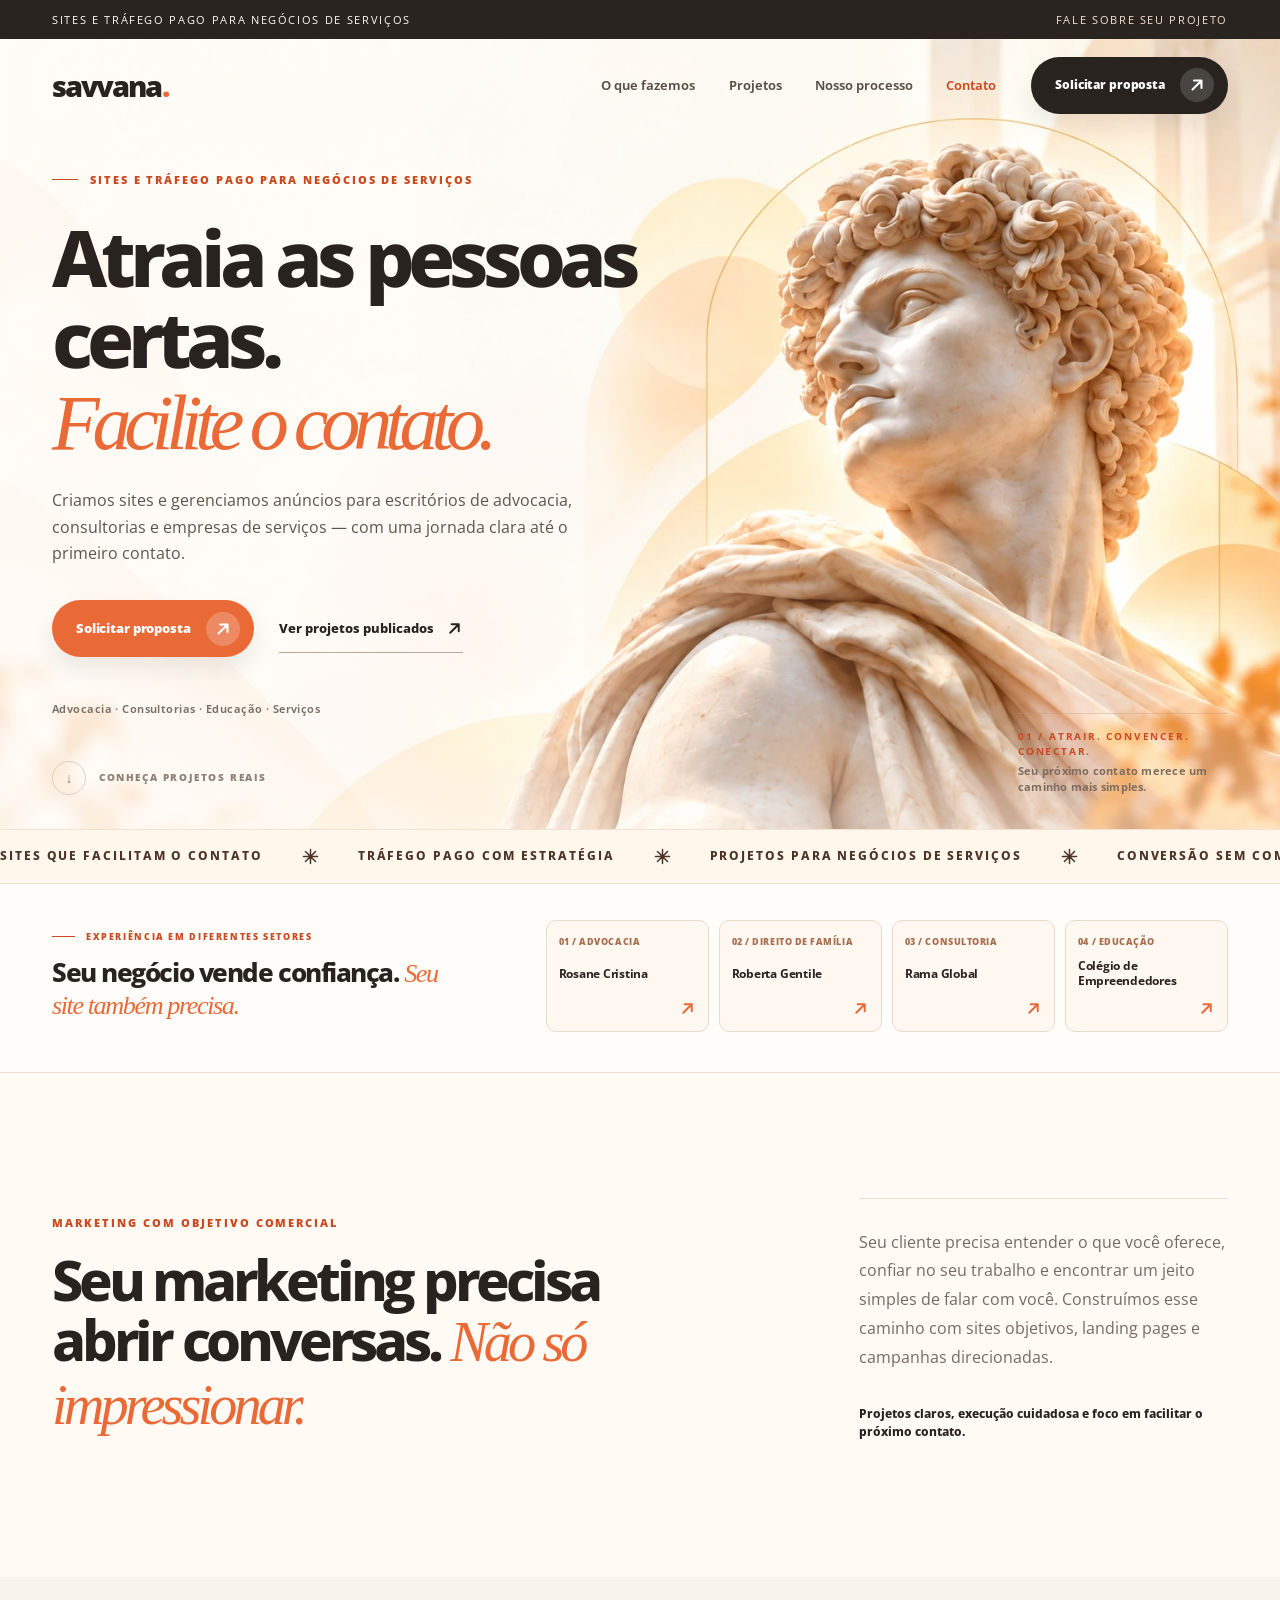
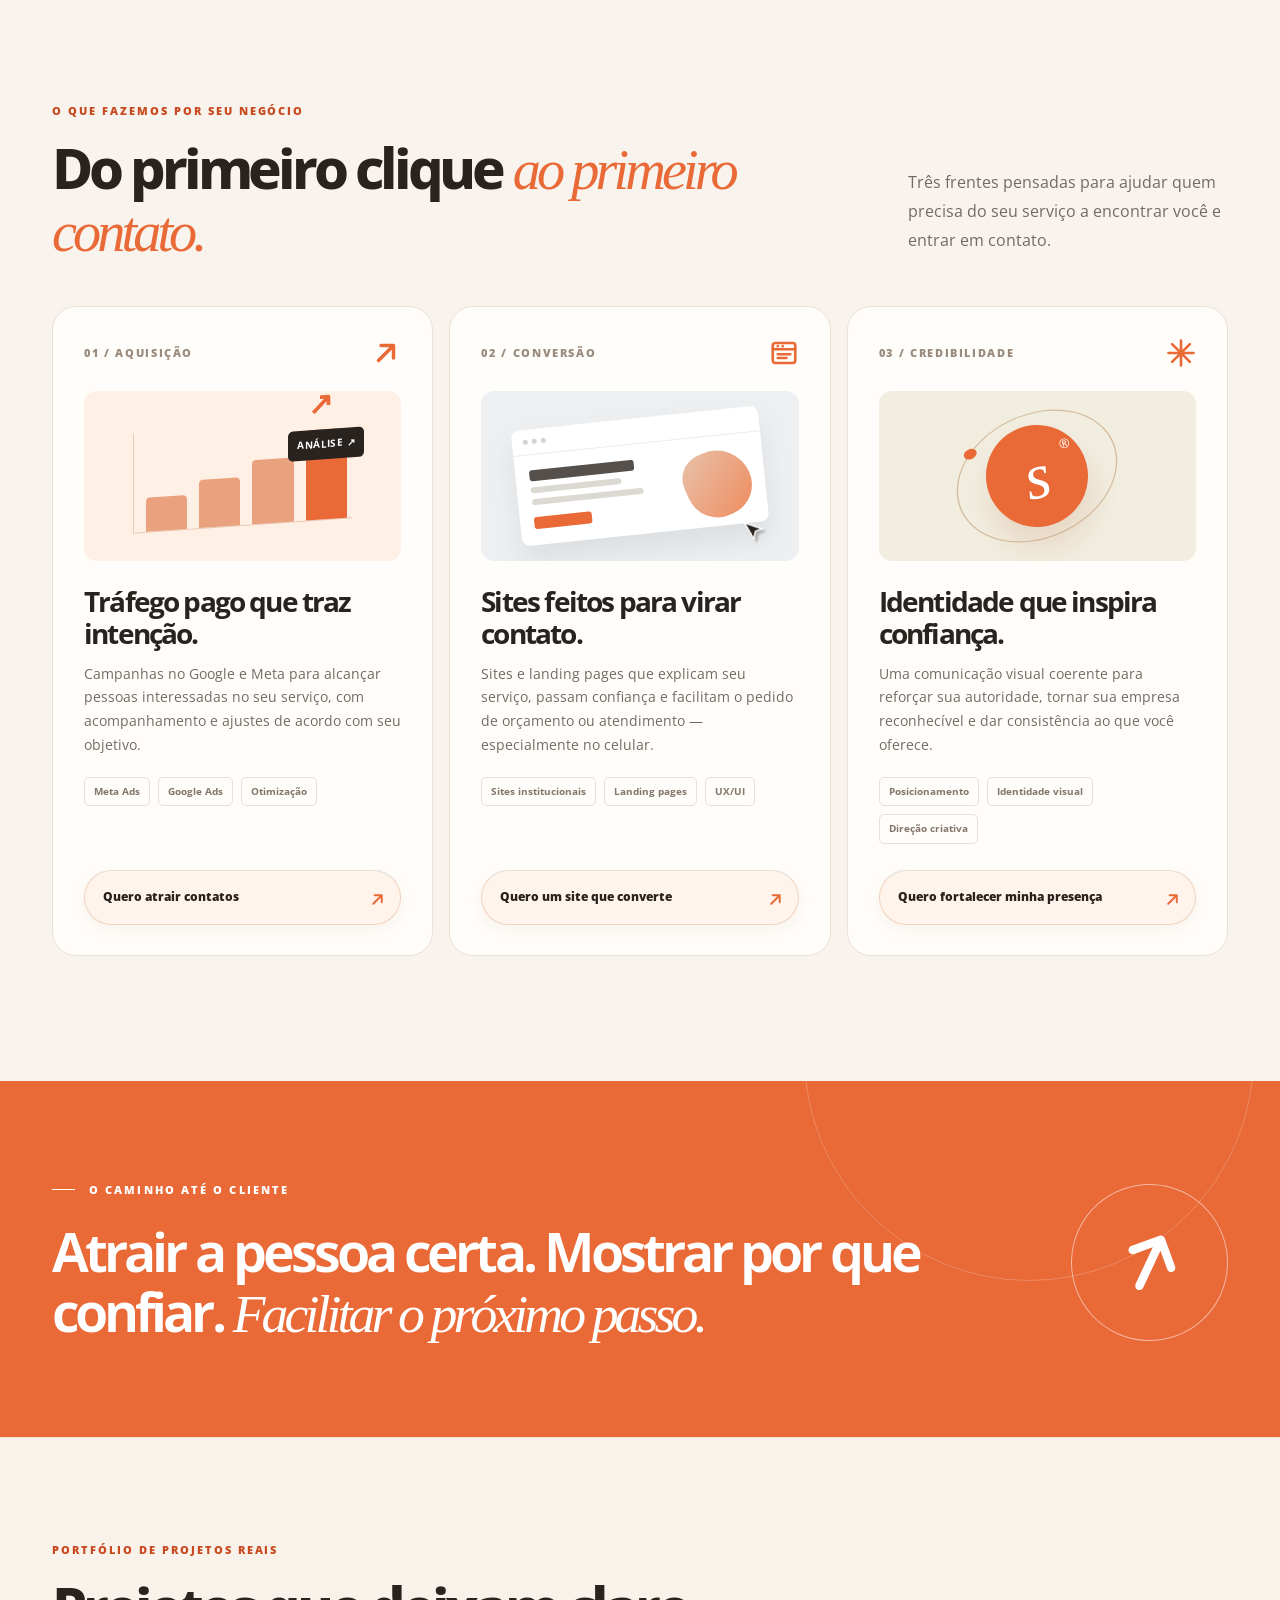
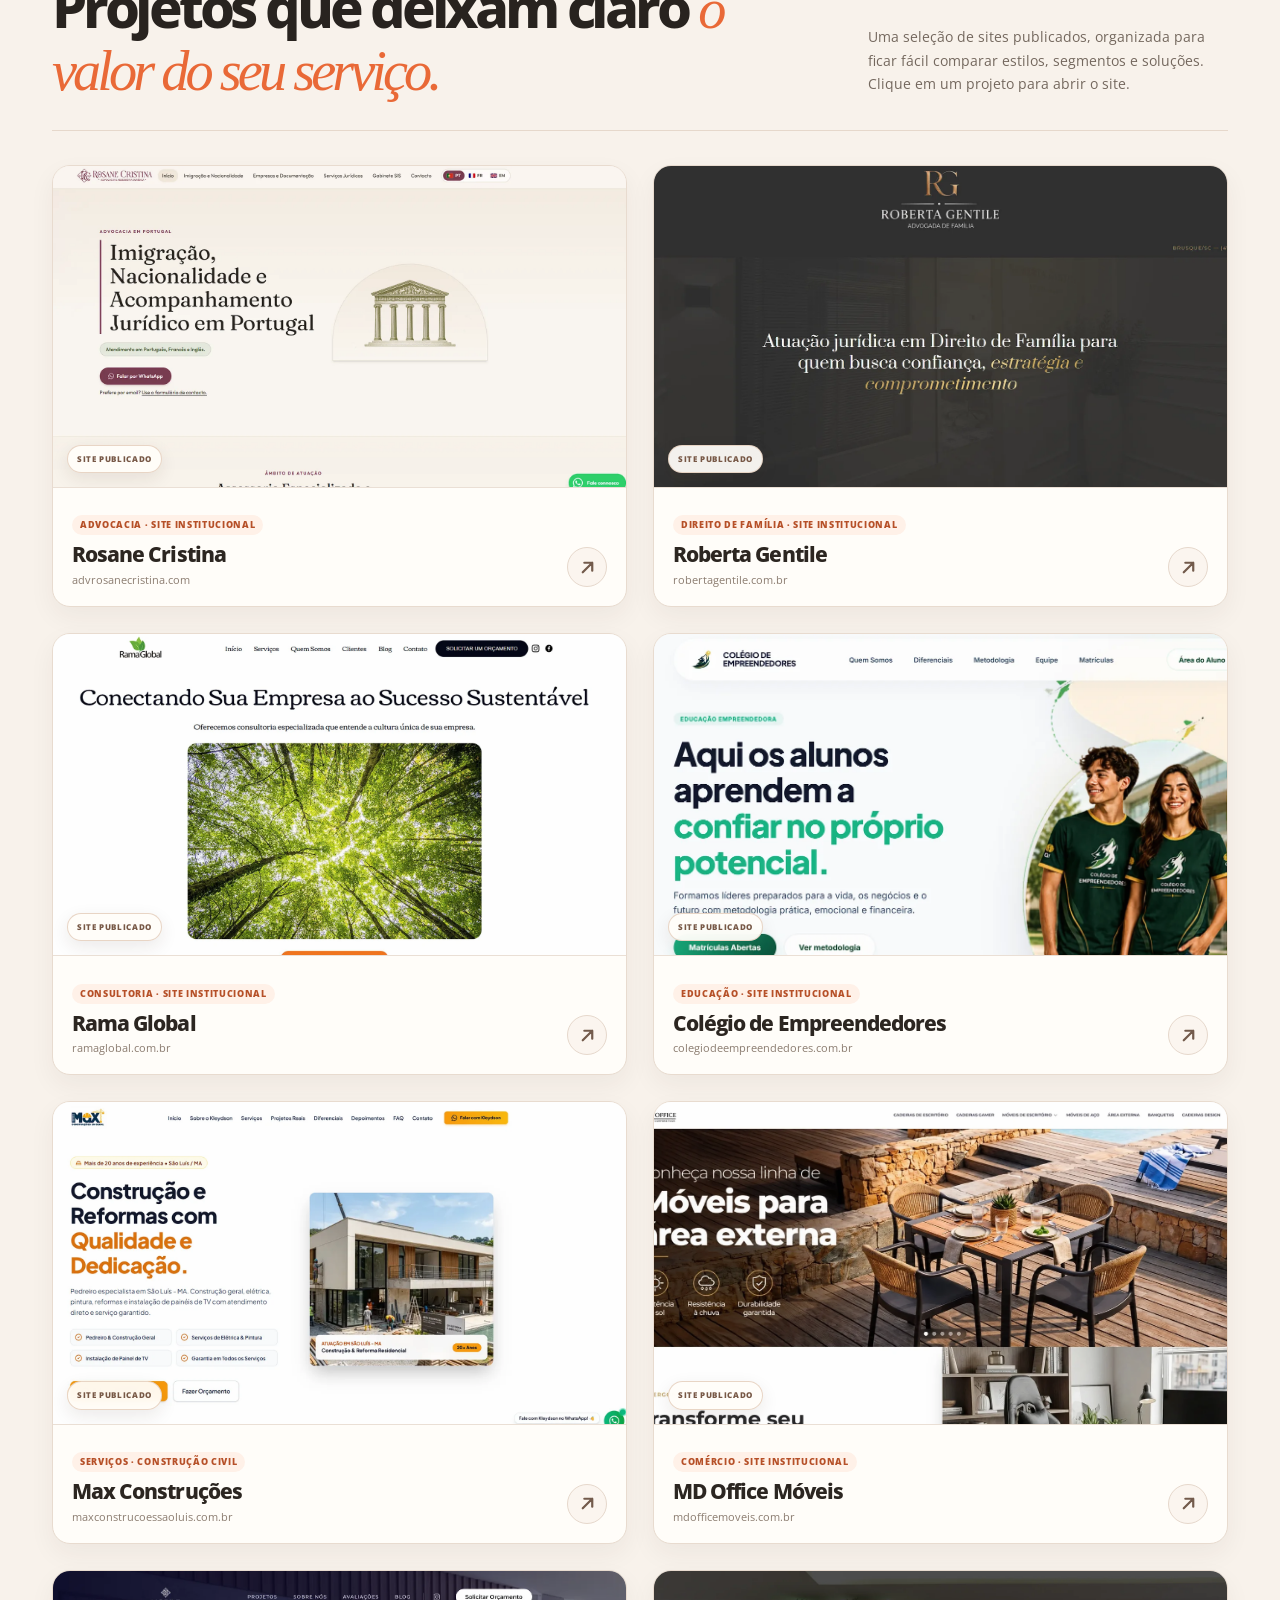
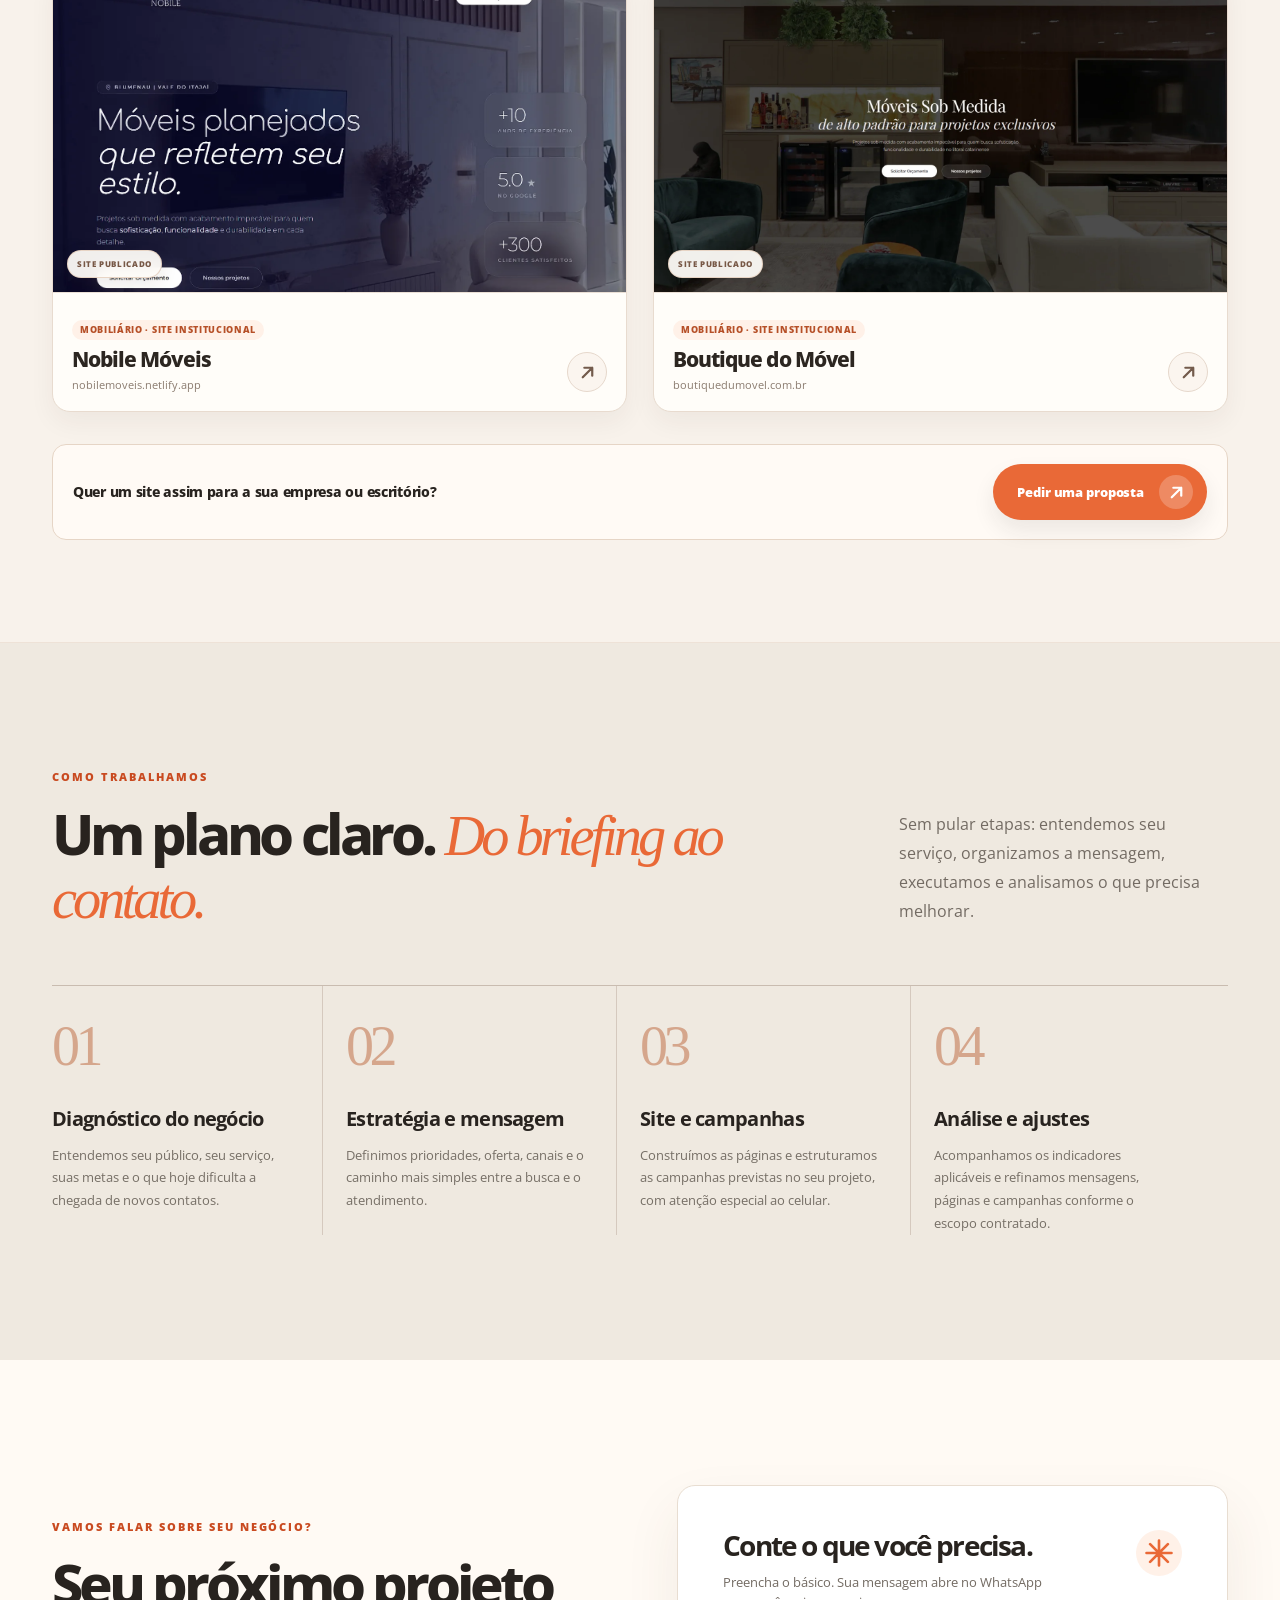
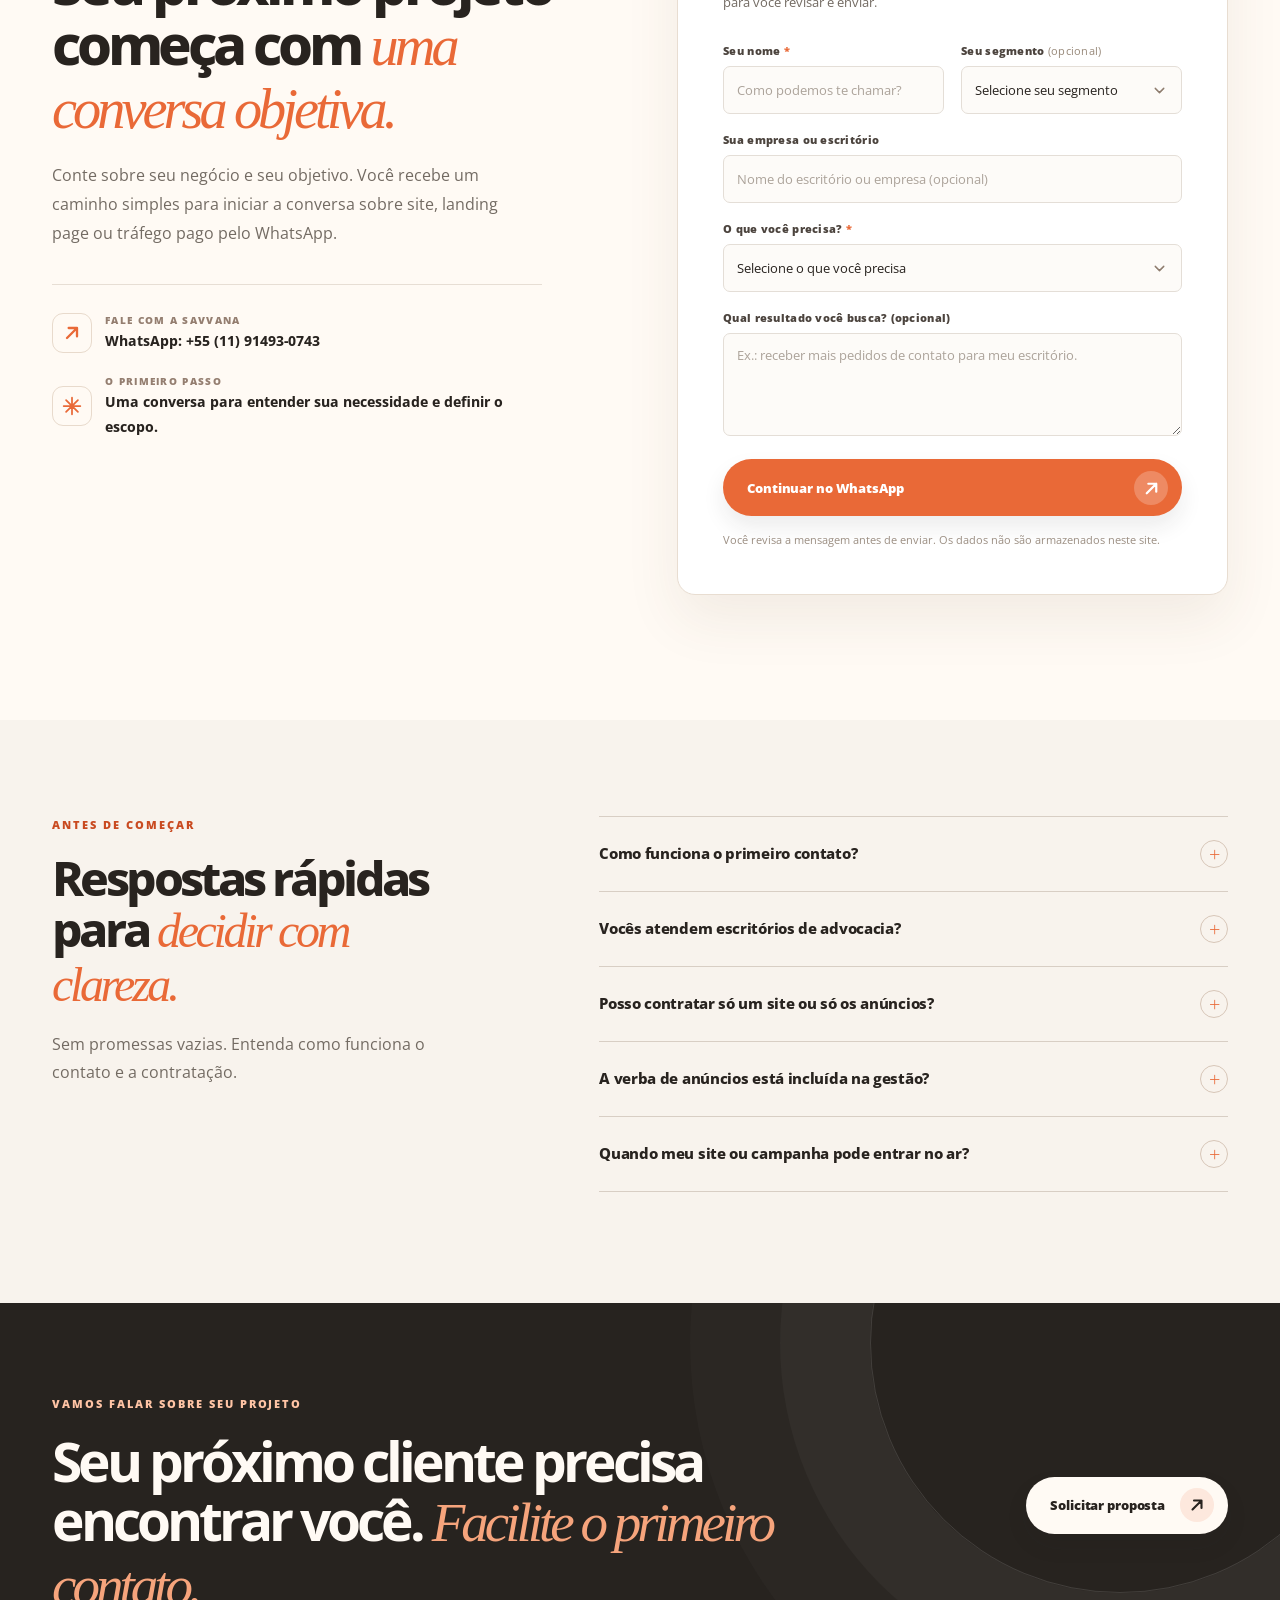
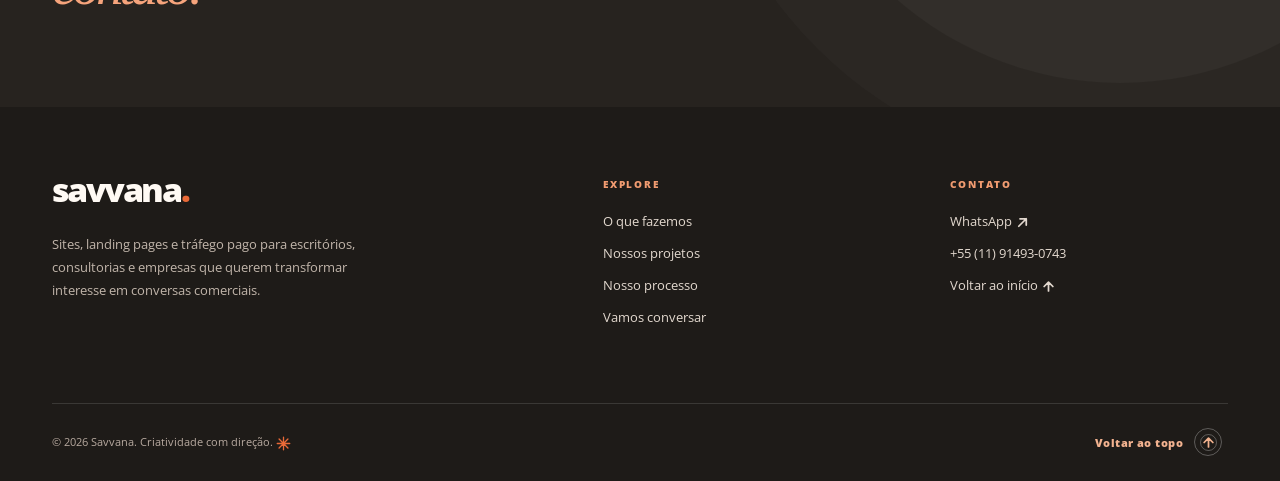
==== commit b066f35d: "Add files via upload" ====
--- a/index.html
+++ b/index.html
@@ -424,7 +424,240 @@
  .project-art--boutique{min-height:174px}
 }
 @media(prefers-reduced-motion:reduce){.btn .arr{transition:none}.project-art--boutique .boutique-screenshot{transition:none}}
-</style></head>
+</style>
+<style id="savvana-portfolio-v2">
+/* =========================================================
+   PORTFÓLIO V2 — mais hierarquia, menos ruído visual
+   ========================================================= */
+.portfolio{
+  background:#f8f2eb;
+  border-top:1px solid #eee2d7;
+  border-bottom:1px solid #eee2d7;
+  padding-top:clamp(86px,8vw,126px);
+  padding-bottom:clamp(88px,8vw,126px);
+}
+.portfolio-head{
+  align-items:end;
+  margin-bottom:34px;
+  padding-bottom:28px;
+  border-bottom:1px solid #e6d8cb;
+}
+.portfolio-head .section-heading{max-width:860px}
+.portfolio-intro{
+  max-width:360px;
+  margin:0 0 7px;
+  color:#74685e;
+  font-size:14px;
+  line-height:1.65;
+}
+.portfolio-grid{
+  grid-template-columns:repeat(2,minmax(0,1fr));
+  gap:26px;
+}
+.project-card{
+  min-width:0;
+  display:block;
+  overflow:hidden;
+  background:#fffdf9;
+  border:1px solid #e8dbcf;
+  border-radius:18px;
+  box-shadow:0 10px 26px rgba(62,43,29,.055);
+  transition:transform .28s var(--ease),box-shadow .28s var(--ease),border-color .28s;
+}
+.project-card:hover{
+  transform:translateY(-5px);
+  border-color:#ddbca6;
+  box-shadow:0 20px 42px rgba(62,43,29,.10);
+}
+.project-art,
+.project-art--screenshot,
+.project-art--unavailable,
+.project-art--boutique{
+  width:100%;
+  height:auto!important;
+  aspect-ratio:16/9;
+  min-height:0!important;
+  padding:0!important;
+  border-radius:0!important;
+  border:0!important;
+  border-bottom:1px solid #eadfd5!important;
+  background:#eee7df!important;
+  box-shadow:none!important;
+  overflow:hidden;
+}
+.project-art::before{display:none!important}
+.project-screenshot,
+.project-art--boutique .boutique-screenshot{
+  position:static!important;
+  inset:auto!important;
+  display:block;
+  width:100%!important;
+  height:100%!important;
+  max-height:none!important;
+  object-fit:cover!important;
+  object-position:top center!important;
+  background:#eee7df;
+  filter:saturate(.94) contrast(.99);
+  transition:transform .55s var(--ease),filter .35s!important;
+}
+.project-card:hover .project-screenshot,
+.project-card:hover .boutique-screenshot{
+  transform:scale(1.025)!important;
+  filter:saturate(1.01) contrast(1)!important;
+}
+.screenshot-badge{
+  left:14px!important;
+  bottom:14px!important;
+  padding:7px 9px!important;
+  border:1px solid rgba(231,210,194,.92)!important;
+  border-radius:999px!important;
+  background:rgba(255,253,249,.94)!important;
+  color:#775846!important;
+  font-size:8px!important;
+  letter-spacing:.08em!important;
+  font-weight:800!important;
+  box-shadow:0 6px 18px rgba(57,38,24,.09)!important;
+  backdrop-filter:blur(7px);
+  -webkit-backdrop-filter:blur(7px);
+}
+.project-description{
+  min-height:118px;
+  padding:18px 19px 19px!important;
+  align-items:flex-end!important;
+  gap:18px;
+}
+.project-description>div{min-width:0}
+.project-description .project-category{
+  display:inline-flex;
+  width:max-content;
+  max-width:100%;
+  align-items:center;
+  margin:0 0 8px!important;
+  padding:5px 8px;
+  border-radius:999px;
+  background:#fff1e8;
+  color:#b65028;
+  font-size:8.5px!important;
+  line-height:1.2;
+  letter-spacing:.08em!important;
+  text-transform:uppercase;
+  font-weight:800;
+}
+.project-description h3{
+  margin:0;
+  color:#2c2621;
+  font-size:21px!important;
+  line-height:1.12;
+  letter-spacing:-.045em;
+  font-weight:760;
+}
+.project-description p{
+  margin:6px 0 0!important;
+  color:#8c7d71!important;
+  font-size:10.5px!important;
+  line-height:1.35;
+  overflow:hidden;
+  text-overflow:ellipsis;
+  white-space:nowrap;
+  word-break:normal!important;
+}
+.project-open{
+  width:40px!important;
+  height:40px!important;
+  border-color:#e6d8cc!important;
+  background:#fbf5ef;
+  color:#735b4c;
+  font-size:20px!important;
+}
+.project-card:hover .project-open{
+  background:var(--orange)!important;
+  border-color:var(--orange)!important;
+  color:#fff!important;
+  transform:rotate(45deg)!important;
+}
+.portfolio-bottom-cta{
+  margin-top:32px!important;
+  padding:19px 20px!important;
+  border:1px solid #e6d5c6!important;
+  border-radius:14px;
+  background:#fffaf5;
+}
+.portfolio-bottom-cta p{font-size:14px!important}
+
+/* Tablet: duas colunas aqui deixavam os projetos apertados demais. */
+@media(max-width:900px){
+  .portfolio-head{align-items:start;padding-bottom:24px}
+  .portfolio-intro{max-width:620px}
+  .portfolio-grid{grid-template-columns:1fr!important;gap:22px!important}
+  .project-card{max-width:760px;width:100%;margin-inline:auto}
+  .project-description{min-height:108px}
+}
+@media(max-width:640px){
+  .portfolio{padding-top:72px;padding-bottom:76px}
+  .portfolio-head{margin-bottom:22px!important}
+  .portfolio-grid{gap:18px!important}
+  .project-card{border-radius:15px}
+  .project-art,.project-art--screenshot,.project-art--unavailable,.project-art--boutique{
+    aspect-ratio:1.62/1;
+    height:auto!important;
+    min-height:0!important;
+  }
+  .project-description{padding:15px 15px 16px!important;min-height:101px!important}
+  .project-description h3{font-size:20px!important}
+  .project-description p{font-size:10px!important}
+  .project-open{width:38px!important;height:38px!important}
+  .screenshot-badge{left:10px!important;bottom:10px!important}
+  .portfolio-bottom-cta{align-items:stretch!important;flex-direction:column!important;gap:13px!important;padding:17px!important}
+  .portfolio-bottom-cta .btn{width:100%;justify-content:space-between}
+}
+</style>
+
+<!-- =========================================================
+     TRACKING — PREENCHA SOMENTE OS IDs ABAIXO
+     Meta Pixel: número do pixel, ex. 123456789012345
+     Google Ads: ID AW-XXXXXXXXXX e o Conversion Label da ação Lead
+     ========================================================= -->
+<script>
+window.SAVVANA_TRACKING_CONFIG = {
+  metaPixelId: "",
+  googleAdsId: "",
+  googleAdsConversionLabel: "",
+  requireConsent: true
+};
+</script>
+<style id="savvana-tracking-consent-style">
+.tracking-consent[hidden]{display:none!important}
+.tracking-consent{
+  position:fixed;
+  left:50%;
+  bottom:18px;
+  z-index:200;
+  width:min(calc(100% - 28px),680px);
+  transform:translateX(-50%);
+  display:flex;
+  align-items:center;
+  justify-content:space-between;
+  gap:18px;
+  padding:14px 14px 14px 17px;
+  border:1px solid #dfd1c5;
+  border-radius:14px;
+  background:rgba(255,252,248,.98);
+  box-shadow:0 18px 50px rgba(49,34,23,.16);
+  backdrop-filter:blur(14px);
+  -webkit-backdrop-filter:blur(14px);
+}
+.tracking-consent p{margin:0;color:#61564e;font-size:12px;line-height:1.45;max-width:430px}
+.tracking-consent strong{color:#2b2521}
+.tracking-consent-actions{display:flex;gap:8px;flex-shrink:0}
+.tracking-consent button{min-height:39px;padding:0 13px;border-radius:8px;border:1px solid #e2d4c8;background:#fff;color:#3d342e;font-size:11px;font-weight:750;cursor:pointer}
+.tracking-consent .tracking-consent-accept{border-color:var(--orange);background:var(--orange);color:#fff}
+@media(max-width:640px){
+  .tracking-consent{bottom:72px;align-items:stretch;flex-direction:column;gap:12px;padding:15px}
+  .tracking-consent p{max-width:none}
+  .tracking-consent-actions{display:grid;grid-template-columns:1fr 1fr}
+}
+</style>
+</head>
 <body>
 <a class="skip-link" href="#conteudo">Pular para o conteúdo</a>
 <div aria-hidden="true" class="reading-progress" id="reading-progress"></div>
@@ -456,8 +689,8 @@
 <section aria-labelledby="services-title" class="services section-pad" id="servicos"><div class="container"><div class="services-heading reveal"><div><p class="section-topline">O que fazemos por seu negócio</p><h2 class="section-heading" id="services-title">Do primeiro clique <em>ao primeiro contato.</em></h2></div><p class="section-copy">Três frentes pensadas para ajudar quem precisa do seu serviço a encontrar você e entrar em contato.</p></div><div class="service-grid">
 <article class="service-card reveal"><div class="service-meta"><span>01 / AQUISIÇÃO</span><span aria-hidden="true" class="service-symbol"><span aria-hidden="true" class="inline-icon"><svg aria-hidden="true" fill="none" focusable="false" stroke="currentColor" stroke-linecap="round" stroke-linejoin="round" stroke-width="2.8" viewbox="0 0 24 24"><path d="M6 18 18 6M8 6h10v10"></path></svg></span></span></div><div aria-hidden="true" class="service-art service-art--ads"><div class="art-ads-chart"><i style="--h:34%"></i><i style="--h:48%"></i><i style="--h:65%"></i><i style="--h:91%"></i></div></div><h3>Tráfego pago que traz intenção.</h3><p>Campanhas no Google e Meta para alcançar pessoas interessadas no seu serviço, com acompanhamento e ajustes de acordo com seu objetivo.</p><div class="service-tags"><span>Meta Ads</span><span>Google Ads</span><span>Otimização</span></div><a aria-label="Conversar sobre tráfego pago no WhatsApp" class="service-cta" href="https://wa.me/5511914930743?text=Ol%C3%A1%2C%20Savvana%21%20Quero%20uma%20proposta%20de%20gest%C3%A3o%20de%20tr%C3%A1fego%20pago%20para%20minha%20empresa." rel="noopener noreferrer" target="_blank">Quero atrair contatos <span aria-hidden="true"><span aria-hidden="true" class="inline-icon"><svg aria-hidden="true" fill="none" focusable="false" stroke="currentColor" stroke-linecap="round" stroke-linejoin="round" stroke-width="2.8" viewbox="0 0 24 24"><path d="M6 18 18 6M8 6h10v10"></path></svg></span></span></a></article><article class="service-card reveal reveal-delay-2"><div class="service-meta"><span>02 / CONVERSÃO</span><span aria-hidden="true" class="service-symbol"><span aria-hidden="true" class="inline-icon"><svg aria-hidden="true" fill="none" focusable="false" stroke="currentColor" stroke-linecap="round" stroke-linejoin="round" stroke-width="2.1" viewbox="0 0 24 24"><rect height="16" rx="2" width="18" x="3" y="4"></rect><path d="M3 9h18M7 6.5h.01M11 6.5h.01M7 13h10M7 16h7"></path></svg></span></span></div><div aria-hidden="true" class="service-art service-art--web"><div class="art-web-window"><div class="art-web-top"><i></i><i></i><i></i></div><div class="art-web-body"><div class="art-web-lines"><i></i><i></i><i></i><i></i></div><div class="art-web-blob"></div></div></div><svg class="art-web-cursor" fill="none" viewbox="0 0 32 32"><path d="M4 2 26 17l-10 1-5 10z" fill="#28231f" stroke="white" stroke-width="2"></path></svg></div><h3>Sites feitos para virar contato.</h3><p>Sites e landing pages que explicam seu serviço, passam confiança e facilitam o pedido de orçamento ou atendimento — especialmente no celular.</p><div class="service-tags"><span>Sites institucionais</span><span>Landing pages</span><span>UX/UI</span></div><a aria-label="Conversar sobre sites e landing pages no WhatsApp" class="service-cta" href="https://wa.me/5511914930743?text=Ol%C3%A1%2C%20Savvana%21%20Quero%20conversar%20sobre%20um%20site%20ou%20landing%20page%20focado%20em%20convers%C3%A3o." rel="noopener noreferrer" target="_blank">Quero um site que converte <span aria-hidden="true"><span aria-hidden="true" class="inline-icon"><svg aria-hidden="true" fill="none" focusable="false" stroke="currentColor" stroke-linecap="round" stroke-linejoin="round" stroke-width="2.8" viewbox="0 0 24 24"><path d="M6 18 18 6M8 6h10v10"></path></svg></span></span></a></article><article class="service-card reveal reveal-delay-1"><div class="service-meta"><span>03 / CREDIBILIDADE</span><span aria-hidden="true" class="service-symbol"><span aria-hidden="true" class="inline-icon"><svg aria-hidden="true" fill="none" focusable="false" stroke="currentColor" stroke-linecap="round" stroke-linejoin="round" stroke-width="2.1" viewbox="0 0 24 24"><path d="M12 2v20M2 12h20M4.9 4.9l14.2 14.2M19.1 4.9 4.9 19.1"></path></svg></span></span></div><div aria-hidden="true" class="service-art service-art--brand"><div class="art-brand-orbit"></div><div class="art-brand-monogram">s</div></div><h3>Identidade que inspira confiança.</h3><p>Uma comunicação visual coerente para reforçar sua autoridade, tornar sua empresa reconhecível e dar consistência ao que você oferece.</p><div class="service-tags"><span>Posicionamento</span><span>Identidade visual</span><span>Direção criativa</span></div><a aria-label="Conversar sobre branding no WhatsApp" class="service-cta" href="https://wa.me/5511914930743?text=Ol%C3%A1%2C%20Savvana%21%20Quero%20conversar%20sobre%20identidade%20visual%20e%20posicionamento%20para%20meu%20neg%C3%B3cio." rel="noopener noreferrer" target="_blank">Quero fortalecer minha presença <span aria-hidden="true"><span aria-hidden="true" class="inline-icon"><svg aria-hidden="true" fill="none" focusable="false" stroke="currentColor" stroke-linecap="round" stroke-linejoin="round" stroke-width="2.8" viewbox="0 0 24 24"><path d="M6 18 18 6M8 6h10v10"></path></svg></span></span></a></article></div></div></section>
 <section aria-label="Nosso jeito de pensar" class="statement"><div class="container statement-inner"><div class="reveal"><p class="statement-kicker">O caminho até o cliente</p><h2>Atrair a pessoa certa. Mostrar por que confiar. <em>Facilitar o próximo passo.</em></h2></div><div aria-hidden="true" class="statement-icon"><span aria-hidden="true" class="inline-icon"><svg aria-hidden="true" fill="none" focusable="false" stroke="currentColor" stroke-linecap="round" stroke-linejoin="round" stroke-width="2.8" viewbox="0 0 24 24"><path d="M6 18 18 6M8 6h10v10"></path></svg></span></div></div></section>
-<section aria-labelledby="portfolio-title" class="portfolio section-pad" id="projetos"><div class="container"><div class="portfolio-head reveal"><div><p class="section-topline">Portfólio de projetos reais</p><h2 class="section-heading" id="portfolio-title">Projetos que deixam claro <em>o valor do seu serviço.</em></h2></div><p class="portfolio-intro">Conheça sites publicados para advocacia, consultoria, educação e outros serviços. Toque nas imagens para visitar cada projeto.</p></div><div class="portfolio-grid">
-<a aria-label="Visitar o site da Rosane Cristina" class="project-card reveal" href="https://advrosanecristina.com/pt" rel="noopener noreferrer" target="_blank"><div class="project-art project-art--screenshot"><img alt="Captura da página inicial do site Rosane Cristina" class="project-screenshot" decoding="async" loading="lazy" src="[data-uri]"/><span class="screenshot-badge">PRINT REAL DO SITE</span></div><div class="project-description"><div><span class="project-category">Advocacia · Site institucional</span><h3>Rosane Cristina</h3><p>advrosanecristina.com</p></div><span aria-hidden="true" class="project-open"><span aria-hidden="true" class="inline-icon"><svg aria-hidden="true" fill="none" focusable="false" stroke="currentColor" stroke-linecap="round" stroke-linejoin="round" stroke-width="2.8" viewbox="0 0 24 24"><path d="M6 18 18 6M8 6h10v10"></path></svg></span></span></div></a><a aria-label="Visitar o site da Roberta Gentile" class="project-card reveal" href="https://robertagentile.com.br/" rel="noopener noreferrer" target="_blank"><div class="project-art project-art--screenshot"><img alt="Captura da página inicial do site Roberta Gentile" class="project-screenshot" decoding="async" loading="lazy" src="[data-uri]"/><span class="screenshot-badge">PRINT REAL DO SITE</span></div><div class="project-description"><div><span class="project-category">Direito de família · Site institucional</span><h3>Roberta Gentile</h3><p>robertagentile.com.br</p></div><span aria-hidden="true" class="project-open"><span aria-hidden="true" class="inline-icon"><svg aria-hidden="true" fill="none" focusable="false" stroke="currentColor" stroke-linecap="round" stroke-linejoin="round" stroke-width="2.8" viewbox="0 0 24 24"><path d="M6 18 18 6M8 6h10v10"></path></svg></span></span></div></a><a aria-label="Visitar o site da Rama Global" class="project-card reveal reveal-delay-1" href="https://ramaglobal.com.br/" rel="noopener noreferrer" target="_blank"><div class="project-art project-art--screenshot"><img alt="Captura da página inicial do site Rama Global" class="project-screenshot" decoding="async" loading="lazy" src="[data-uri]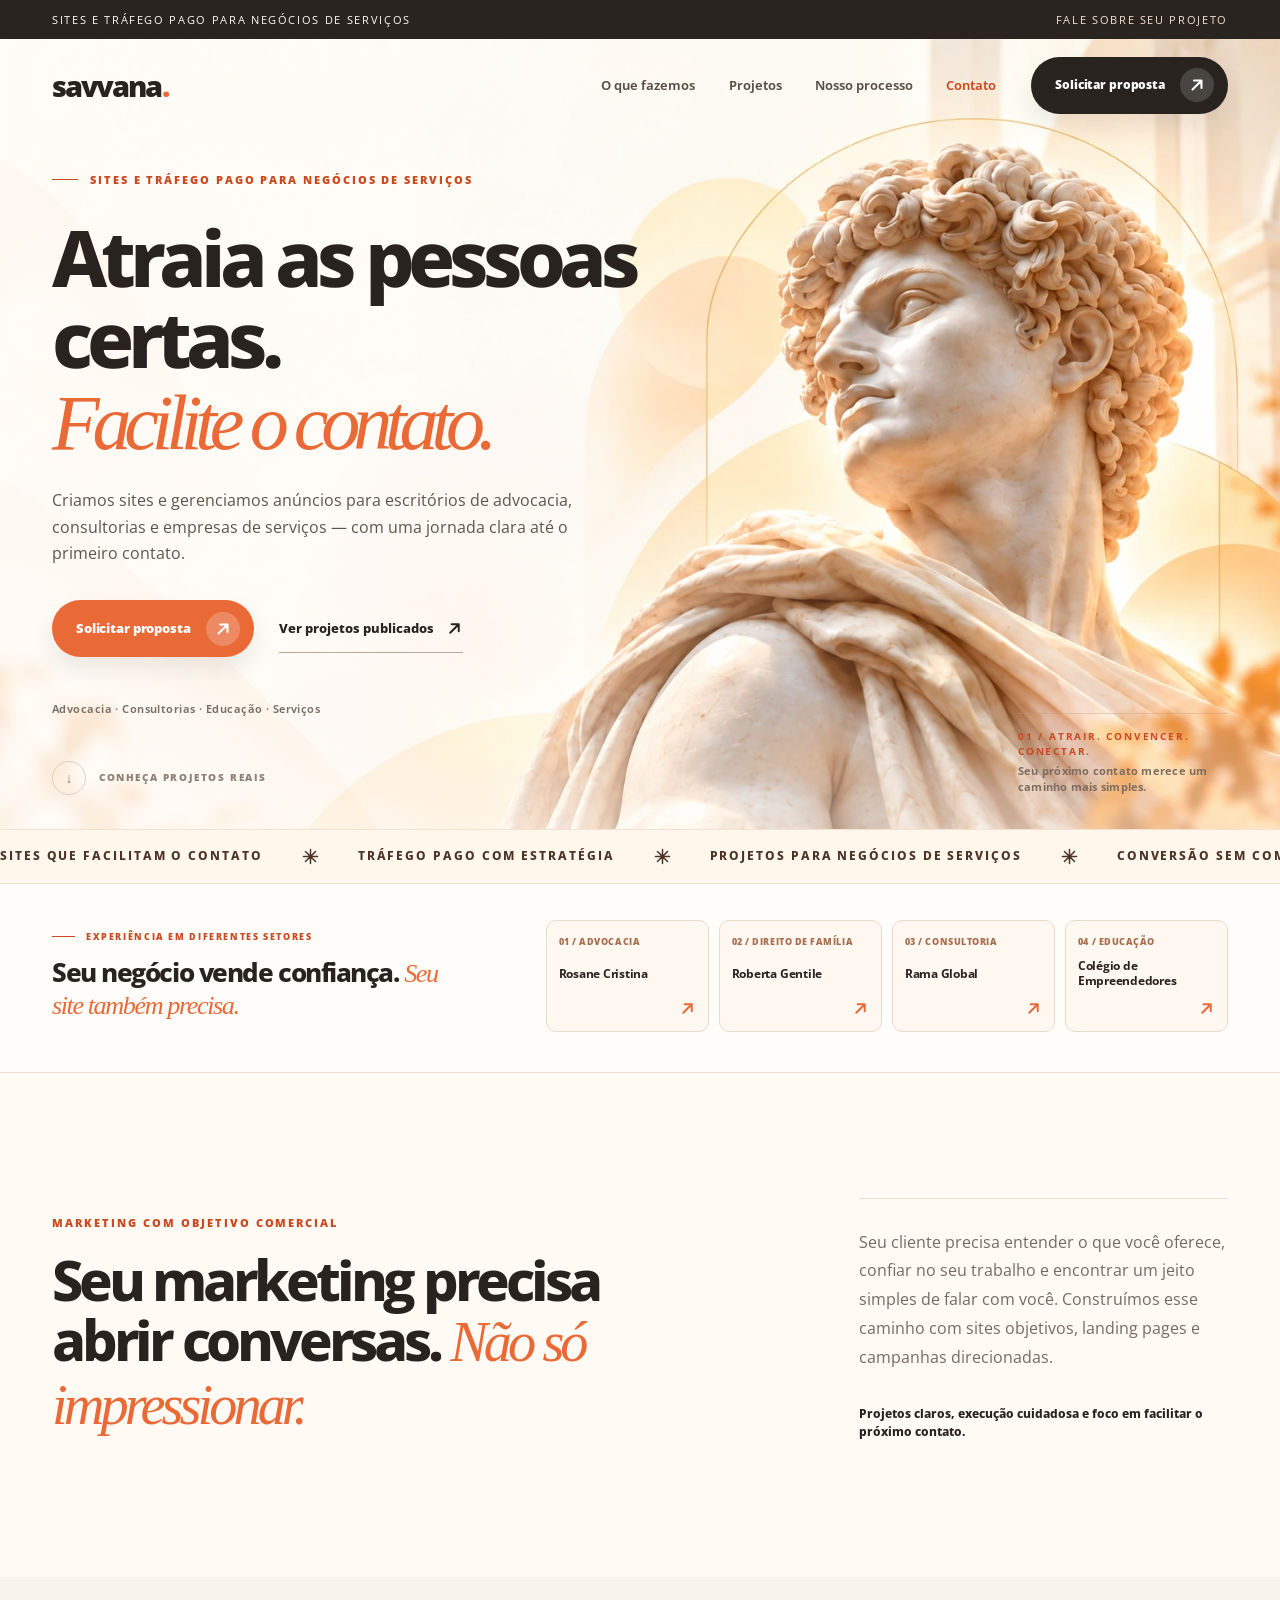
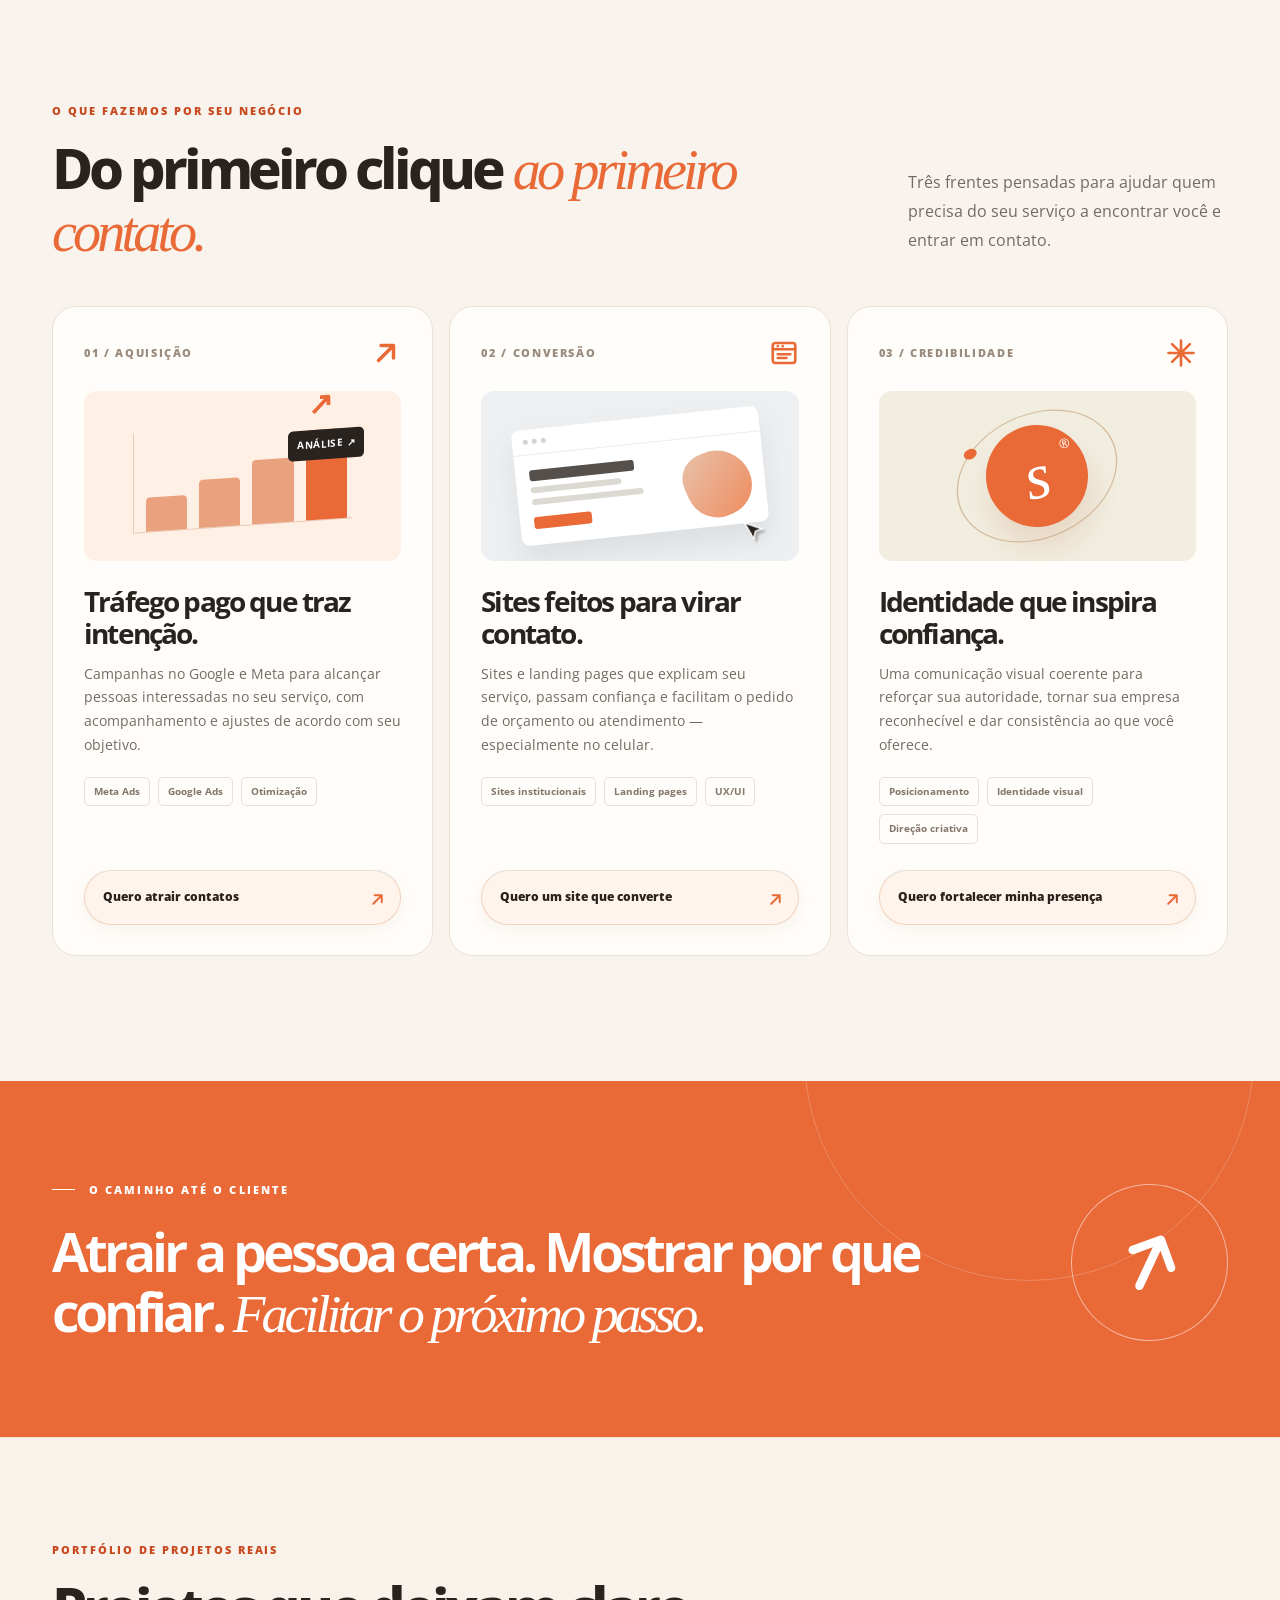
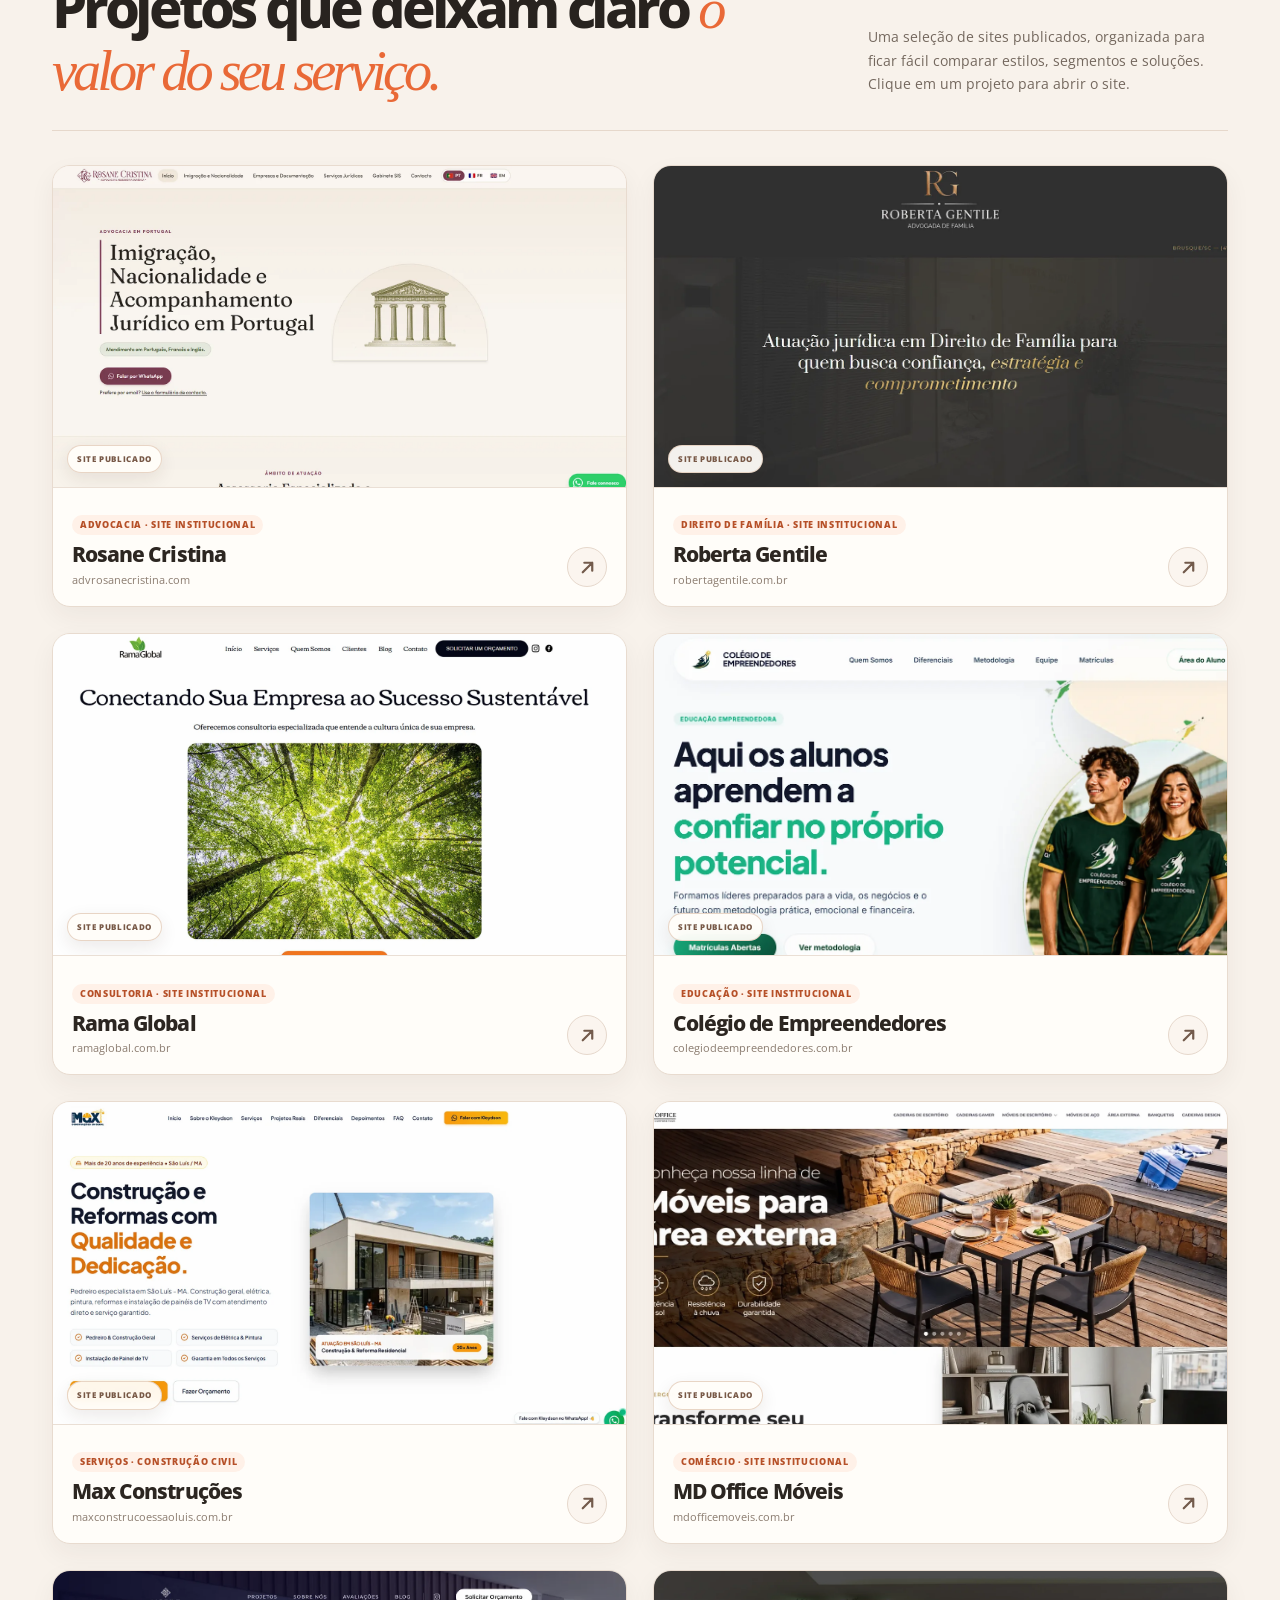
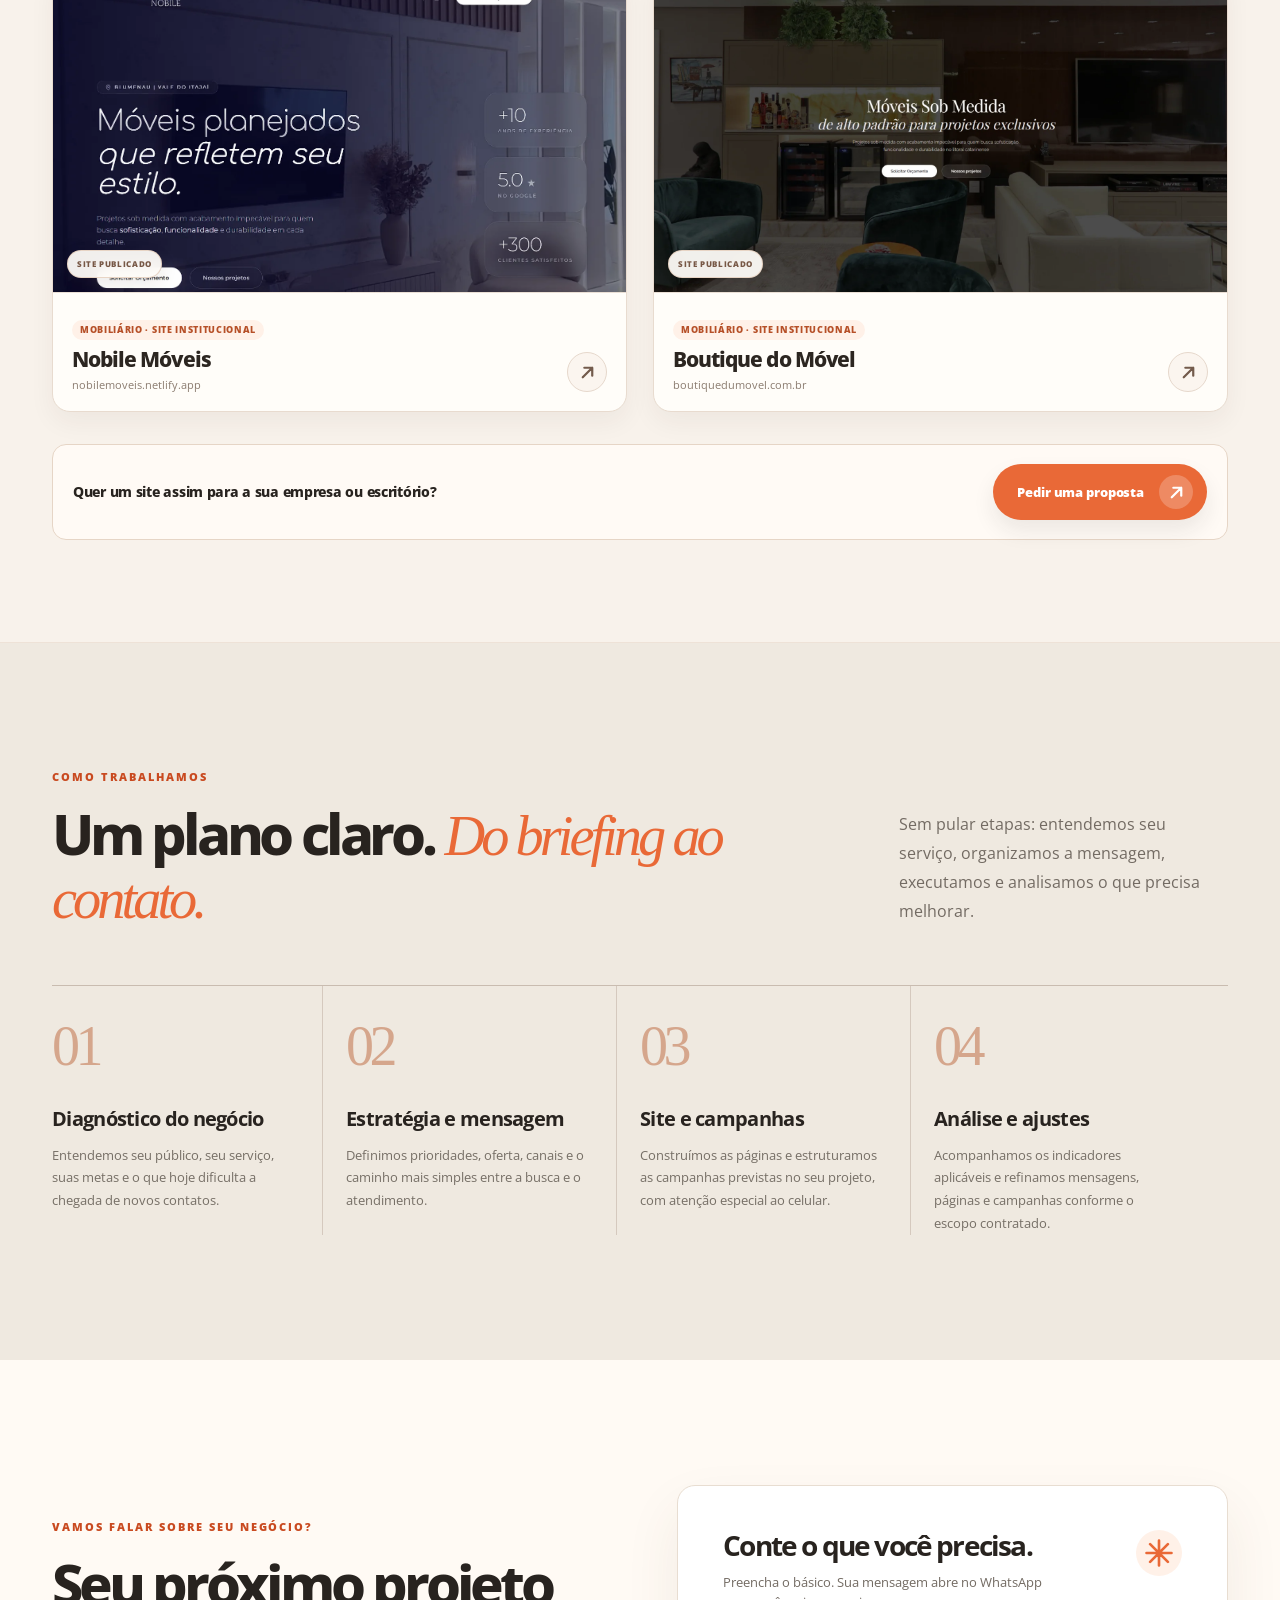
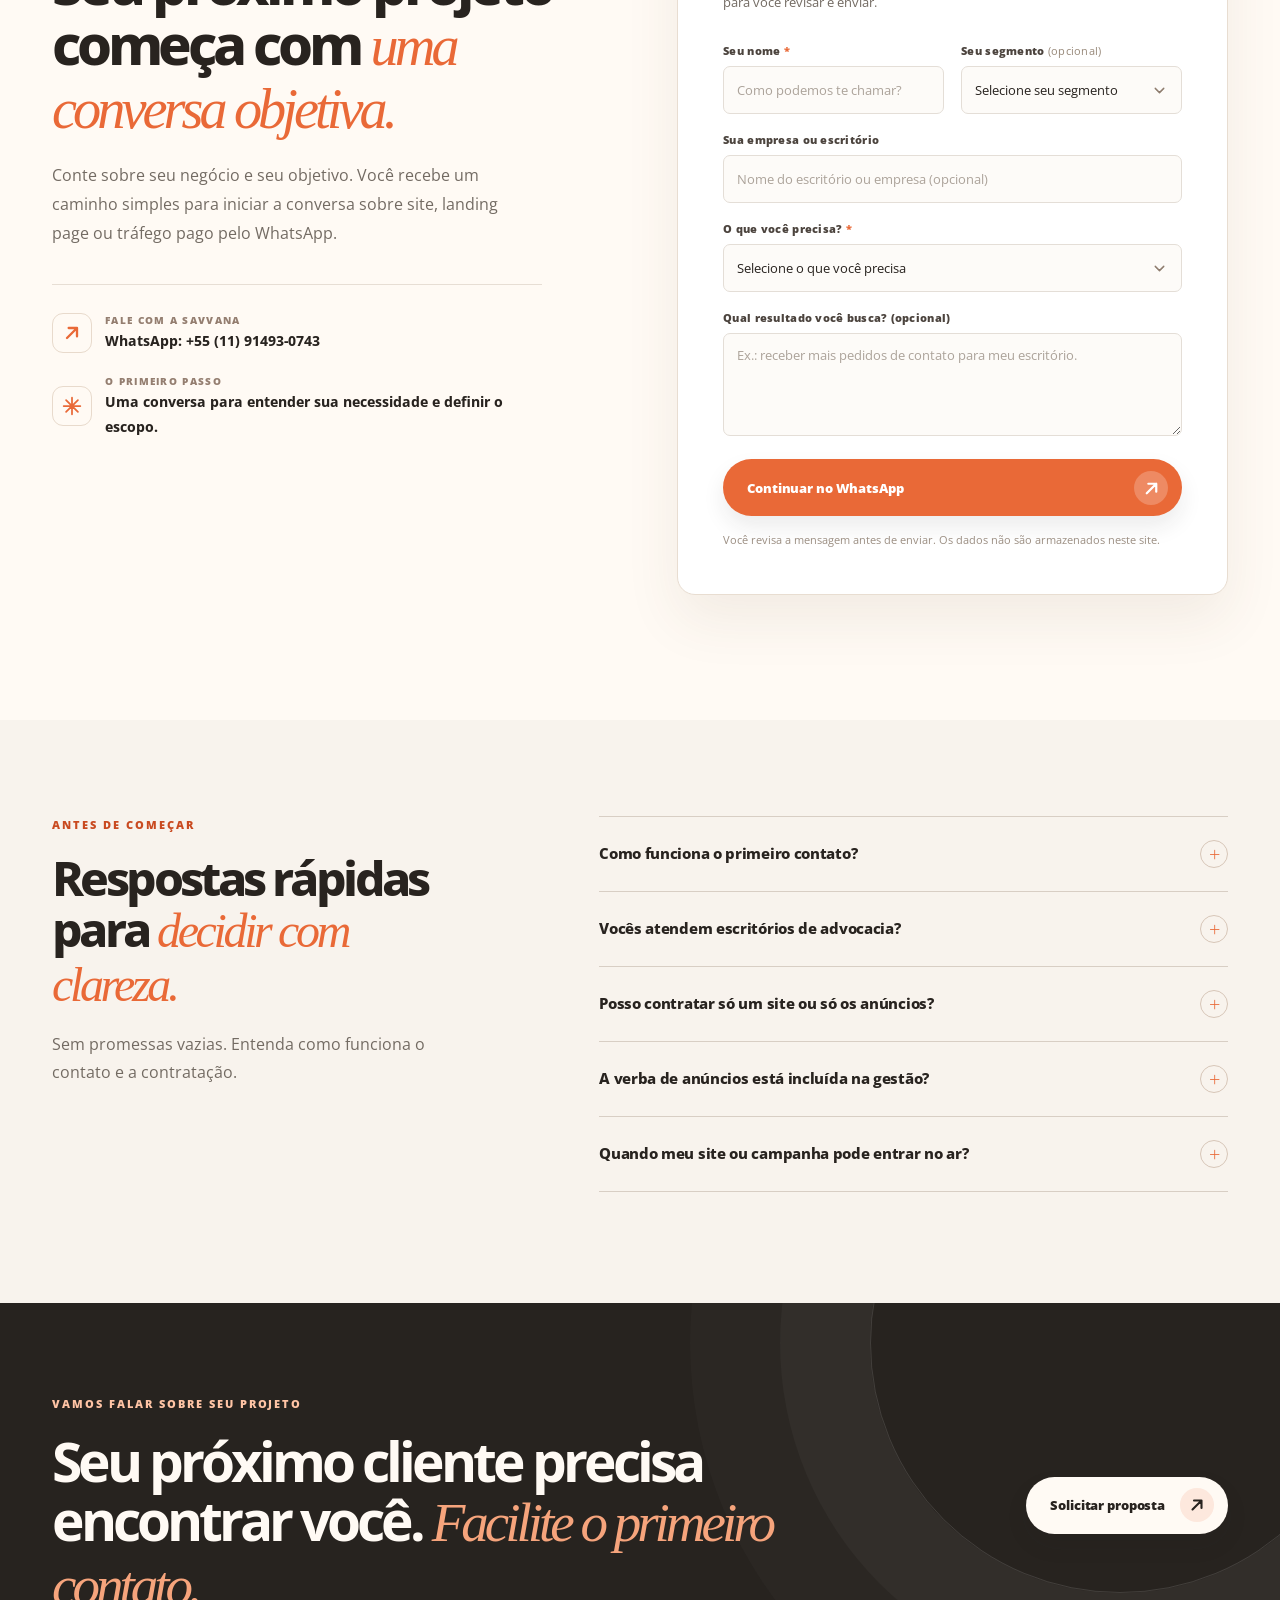
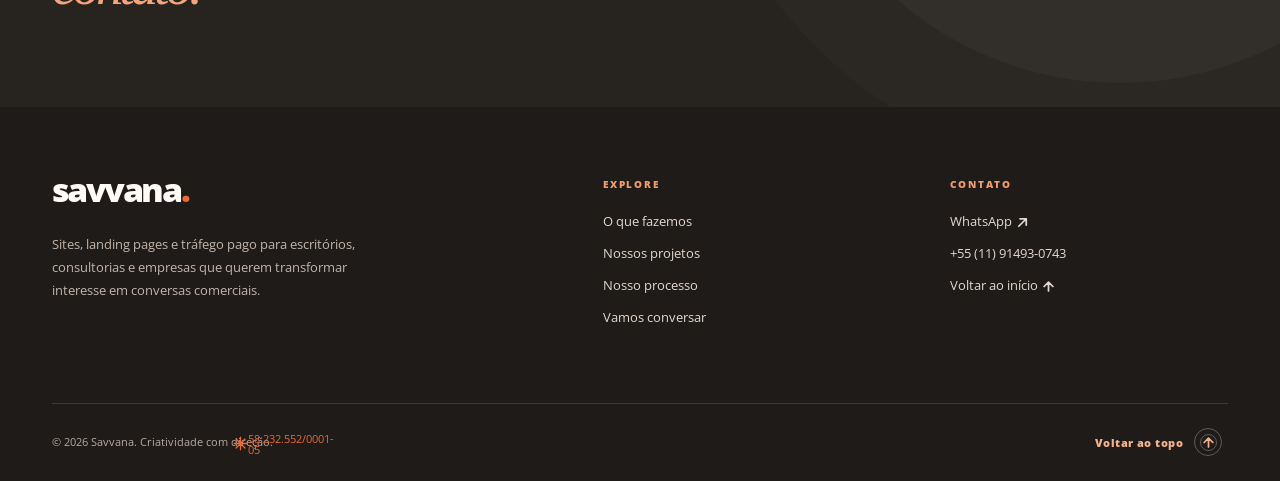
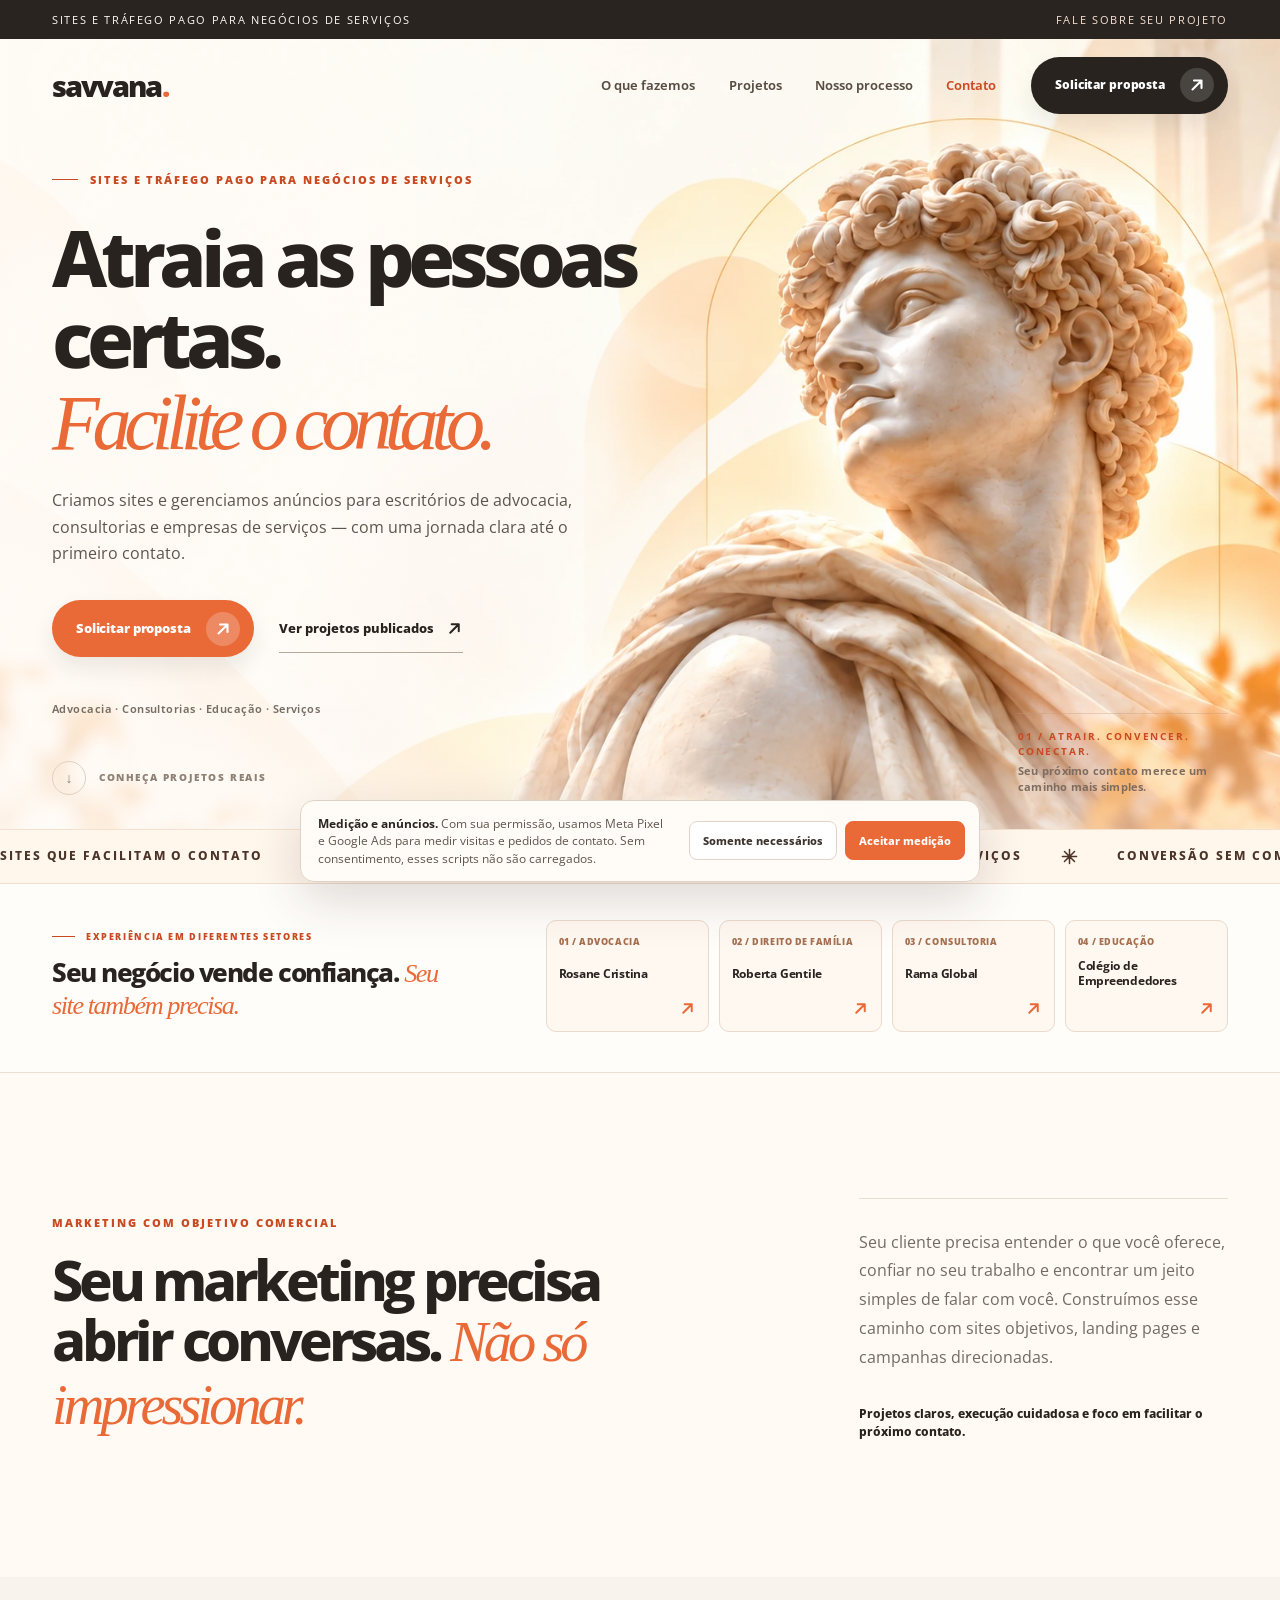
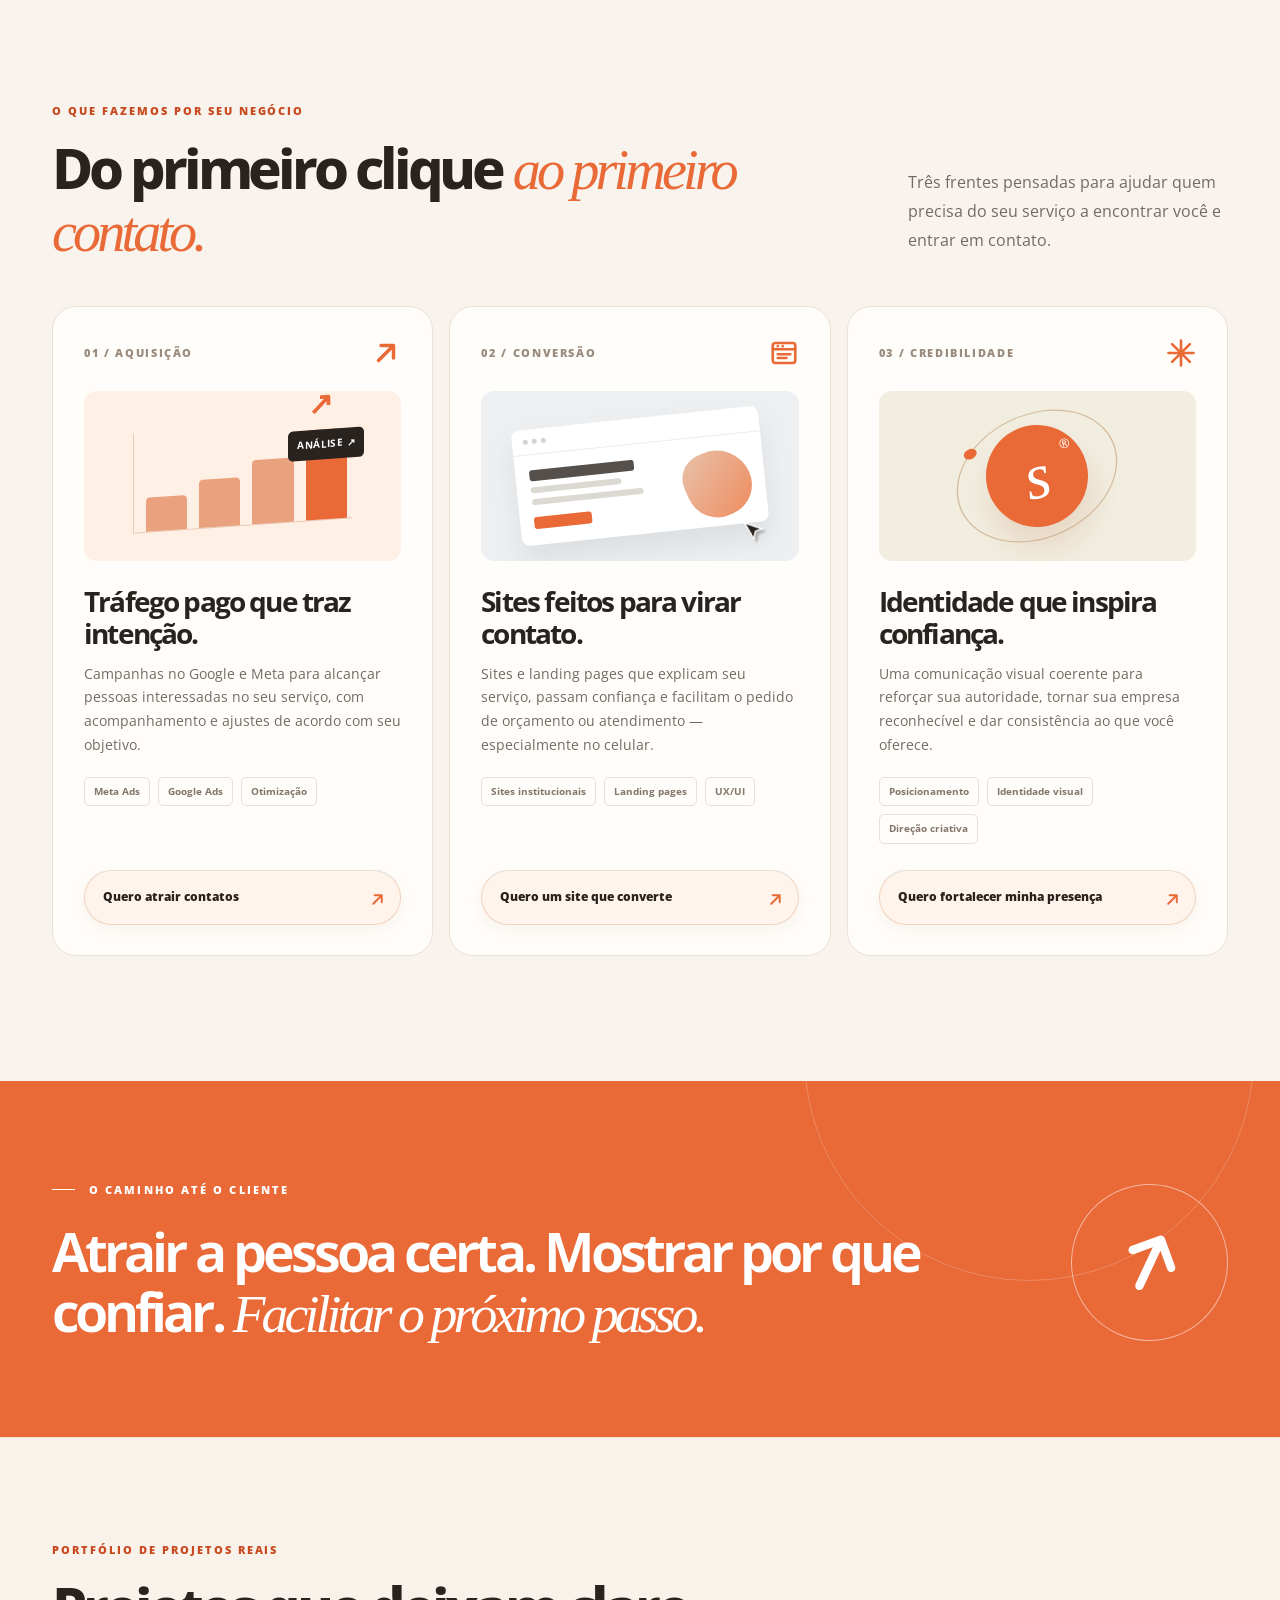
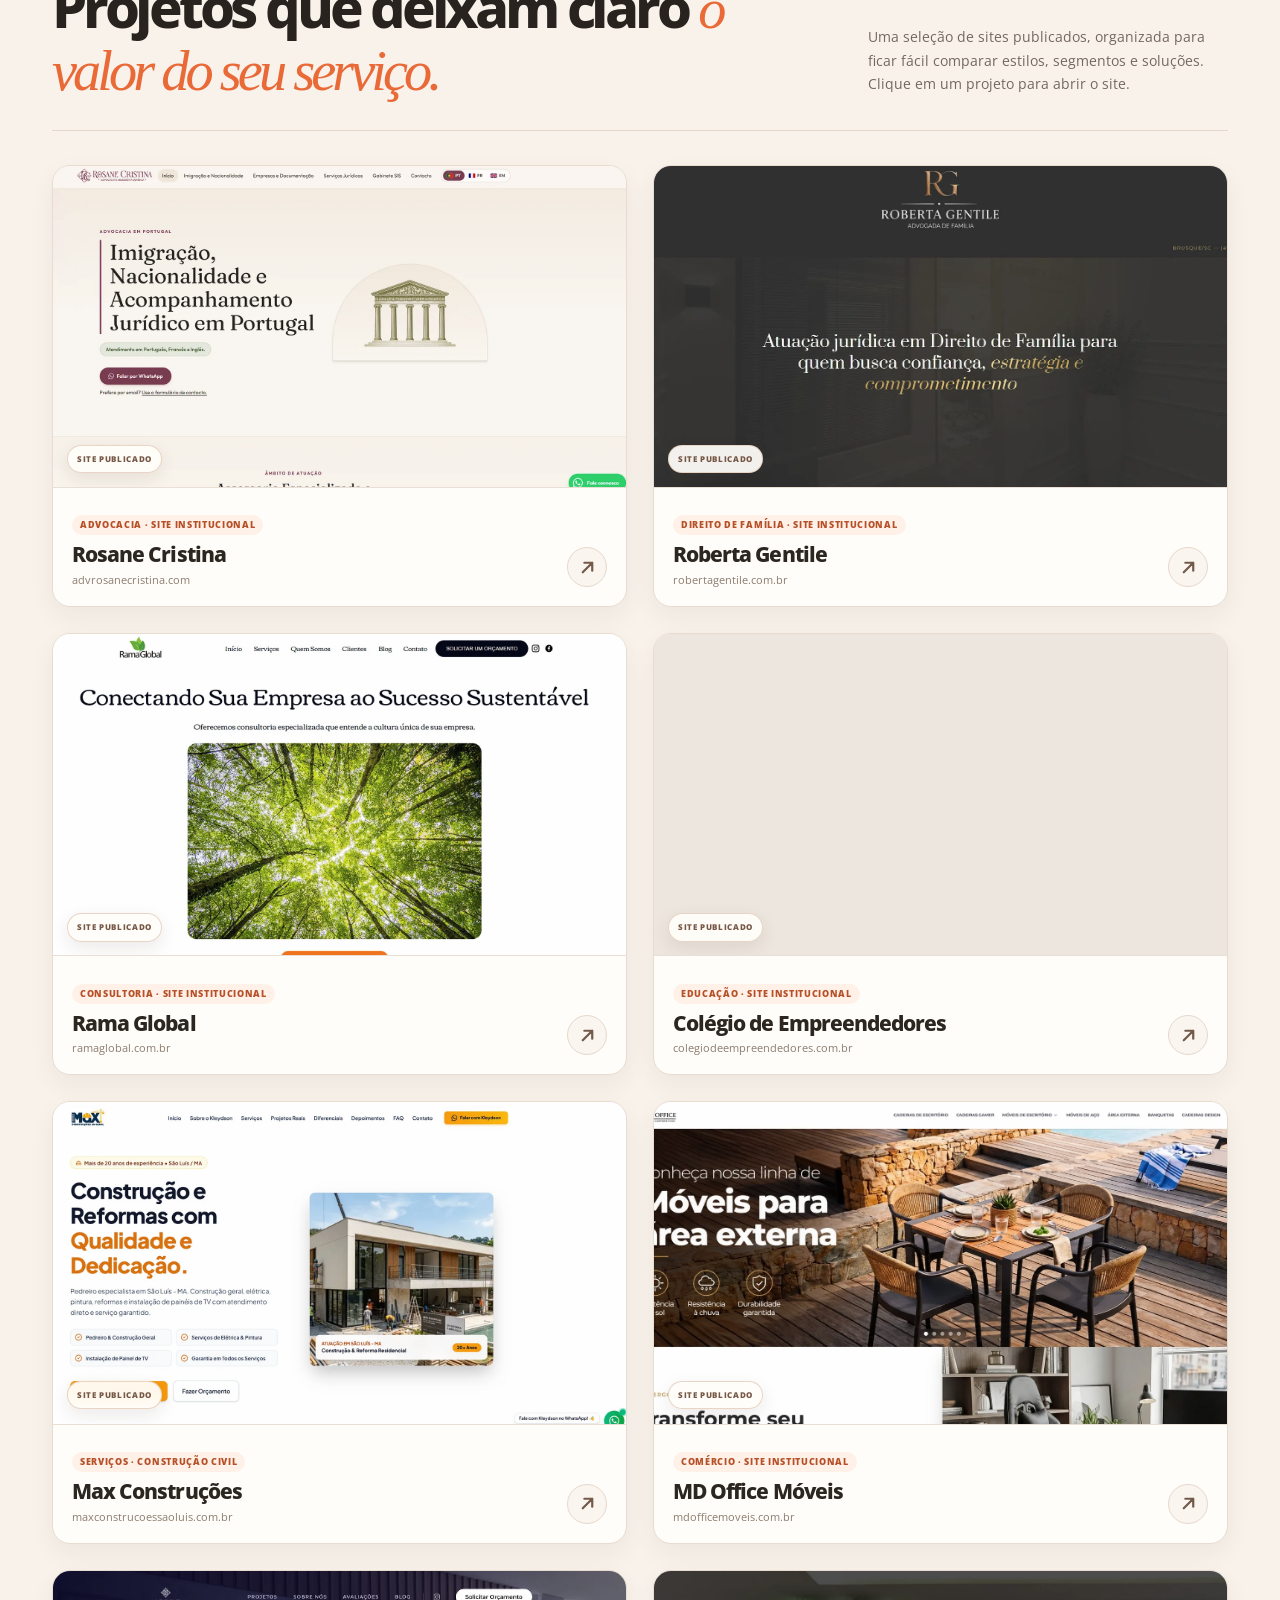
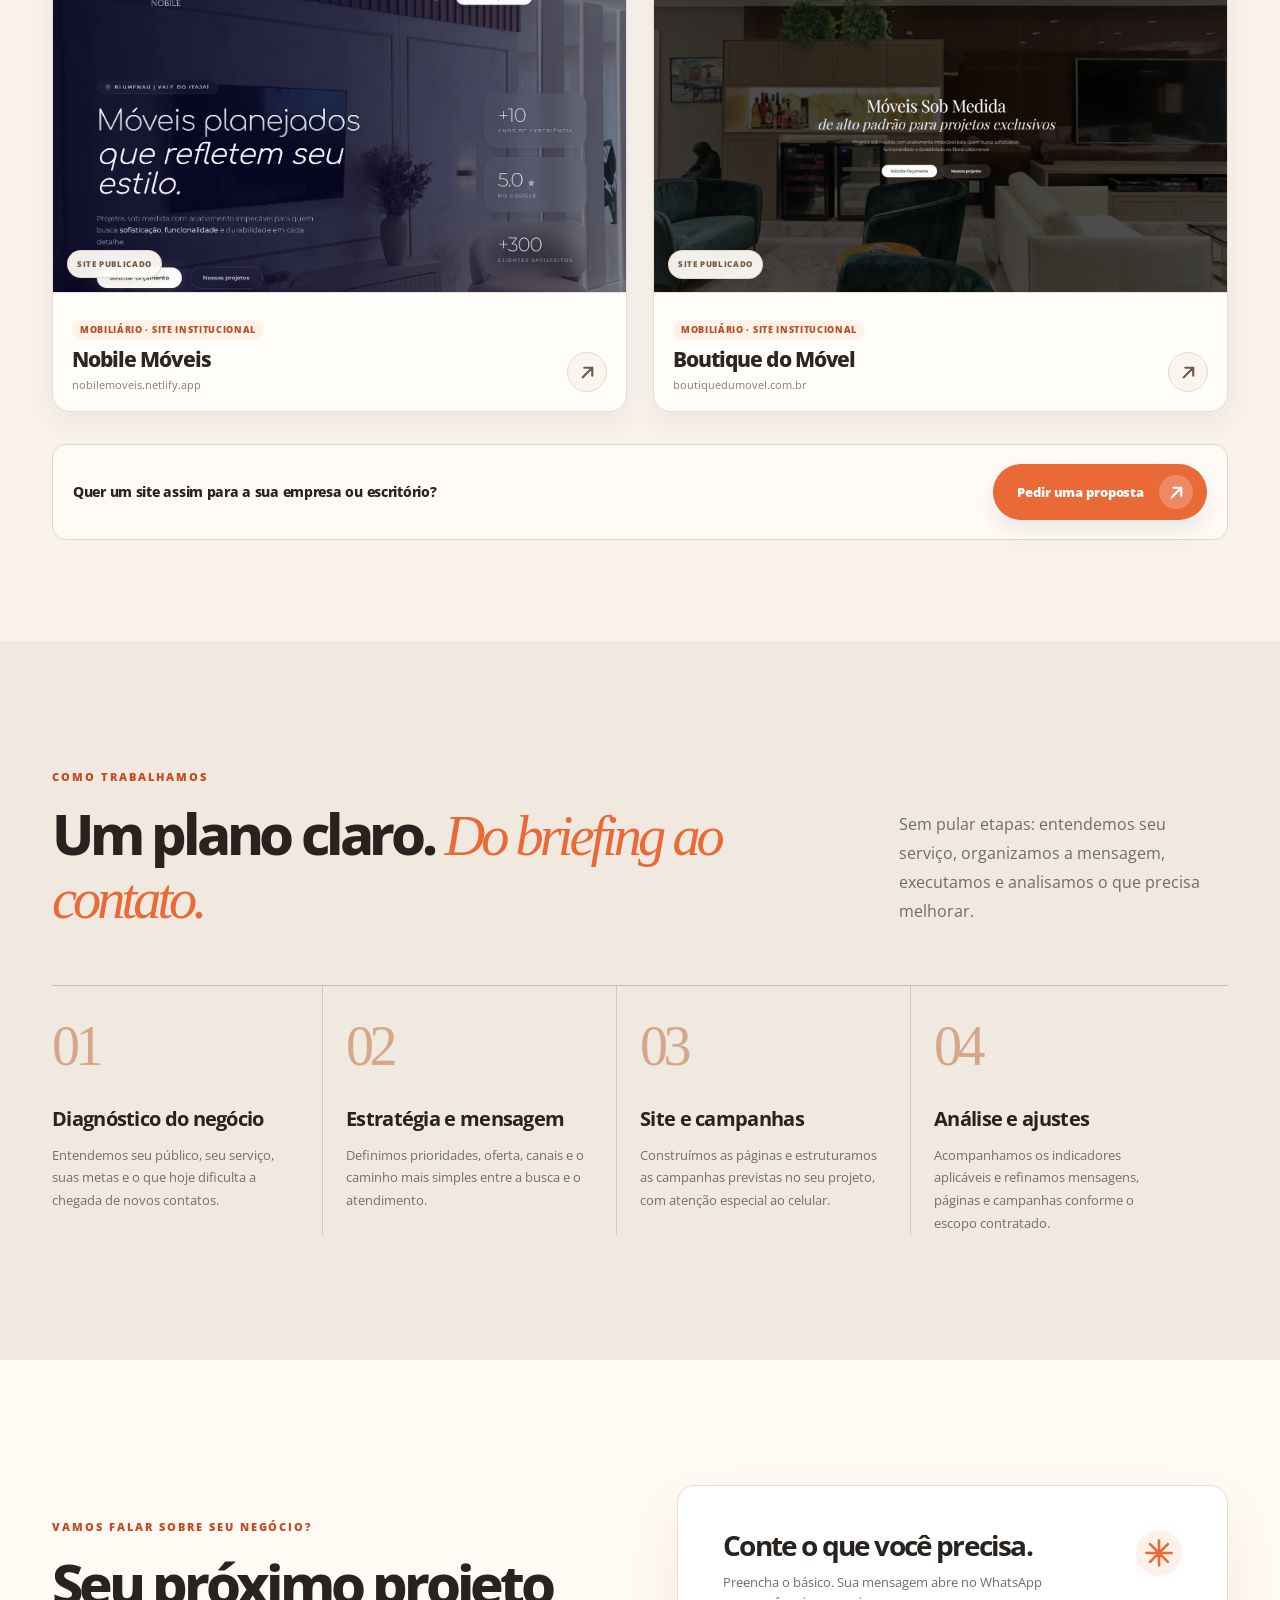
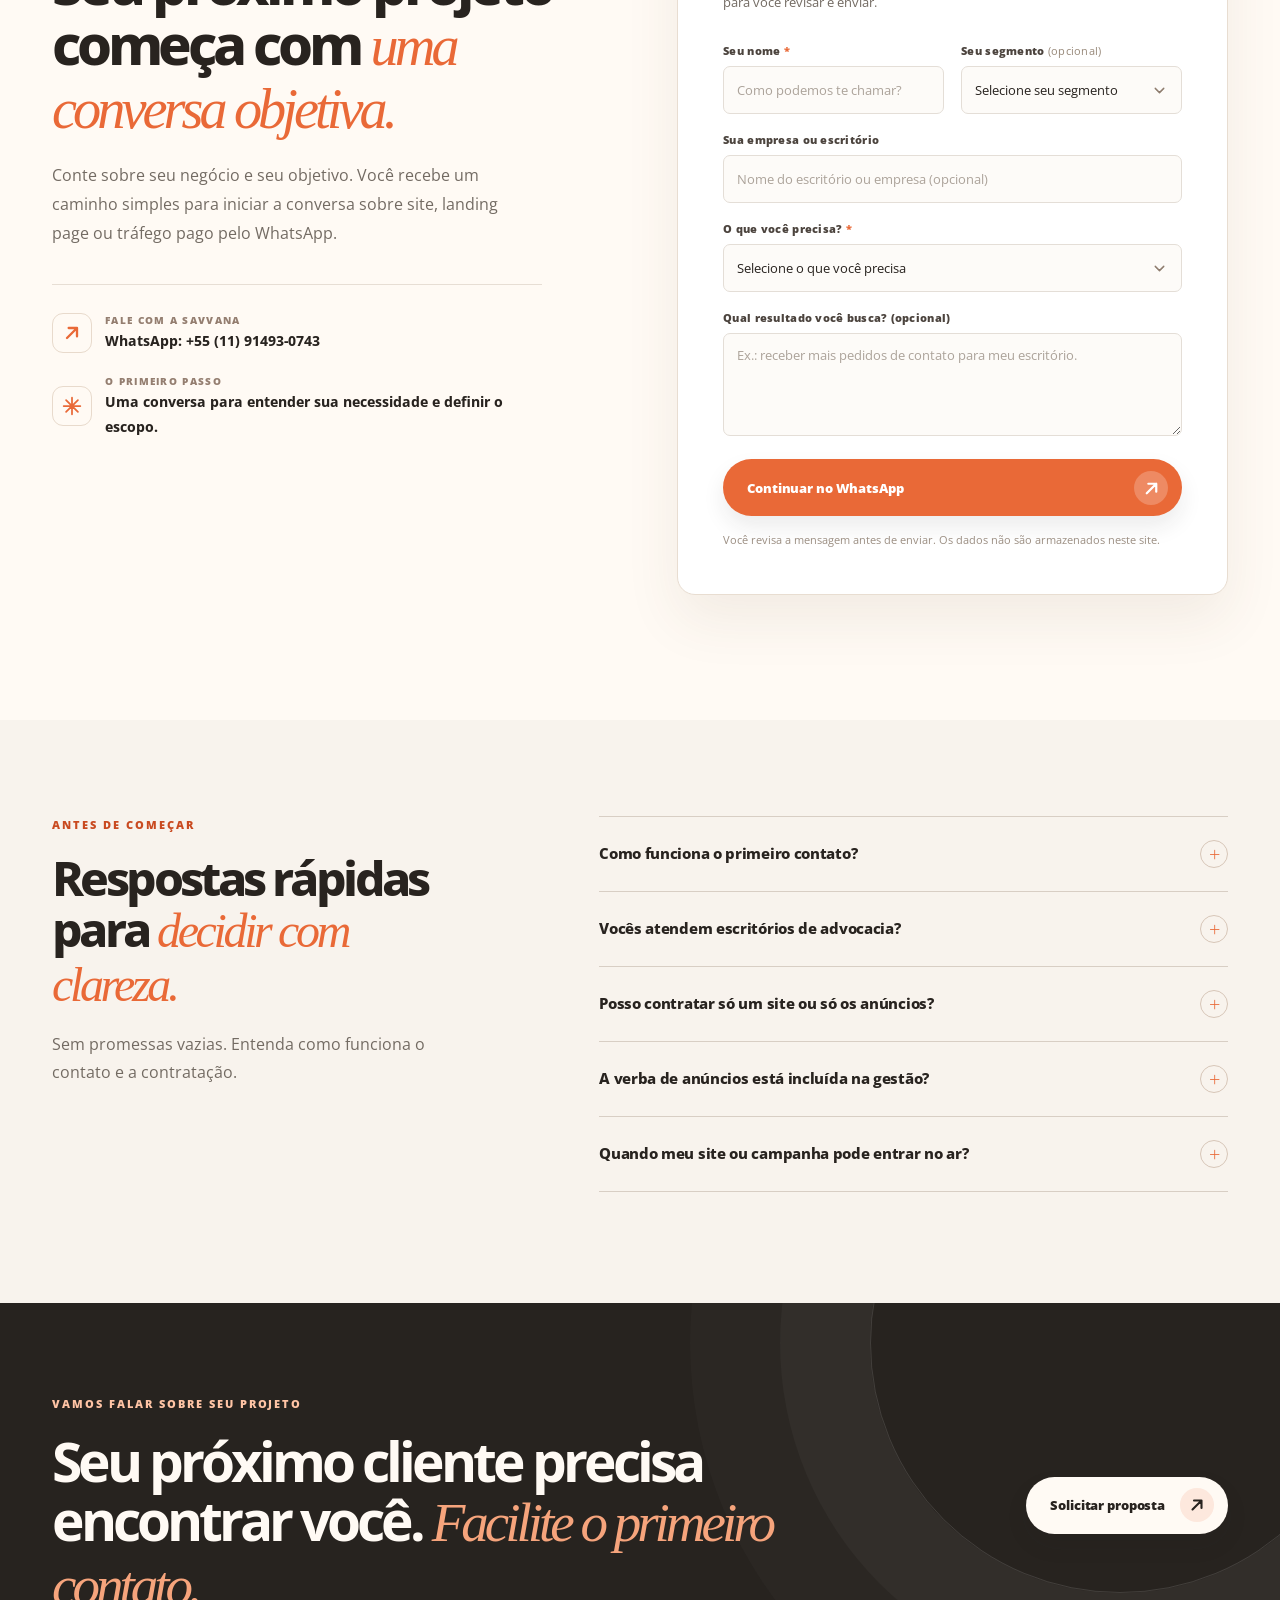
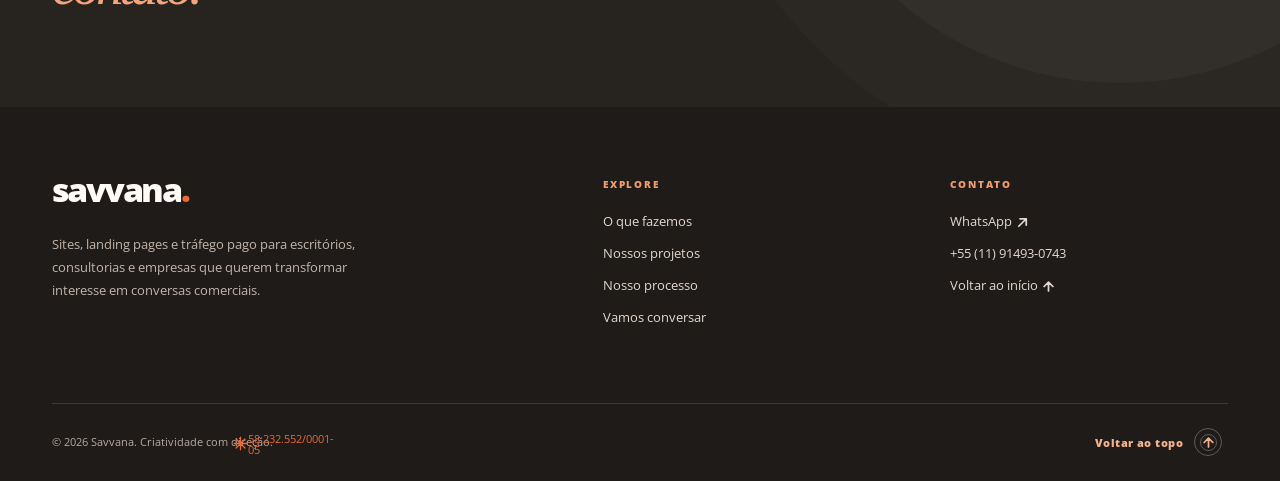
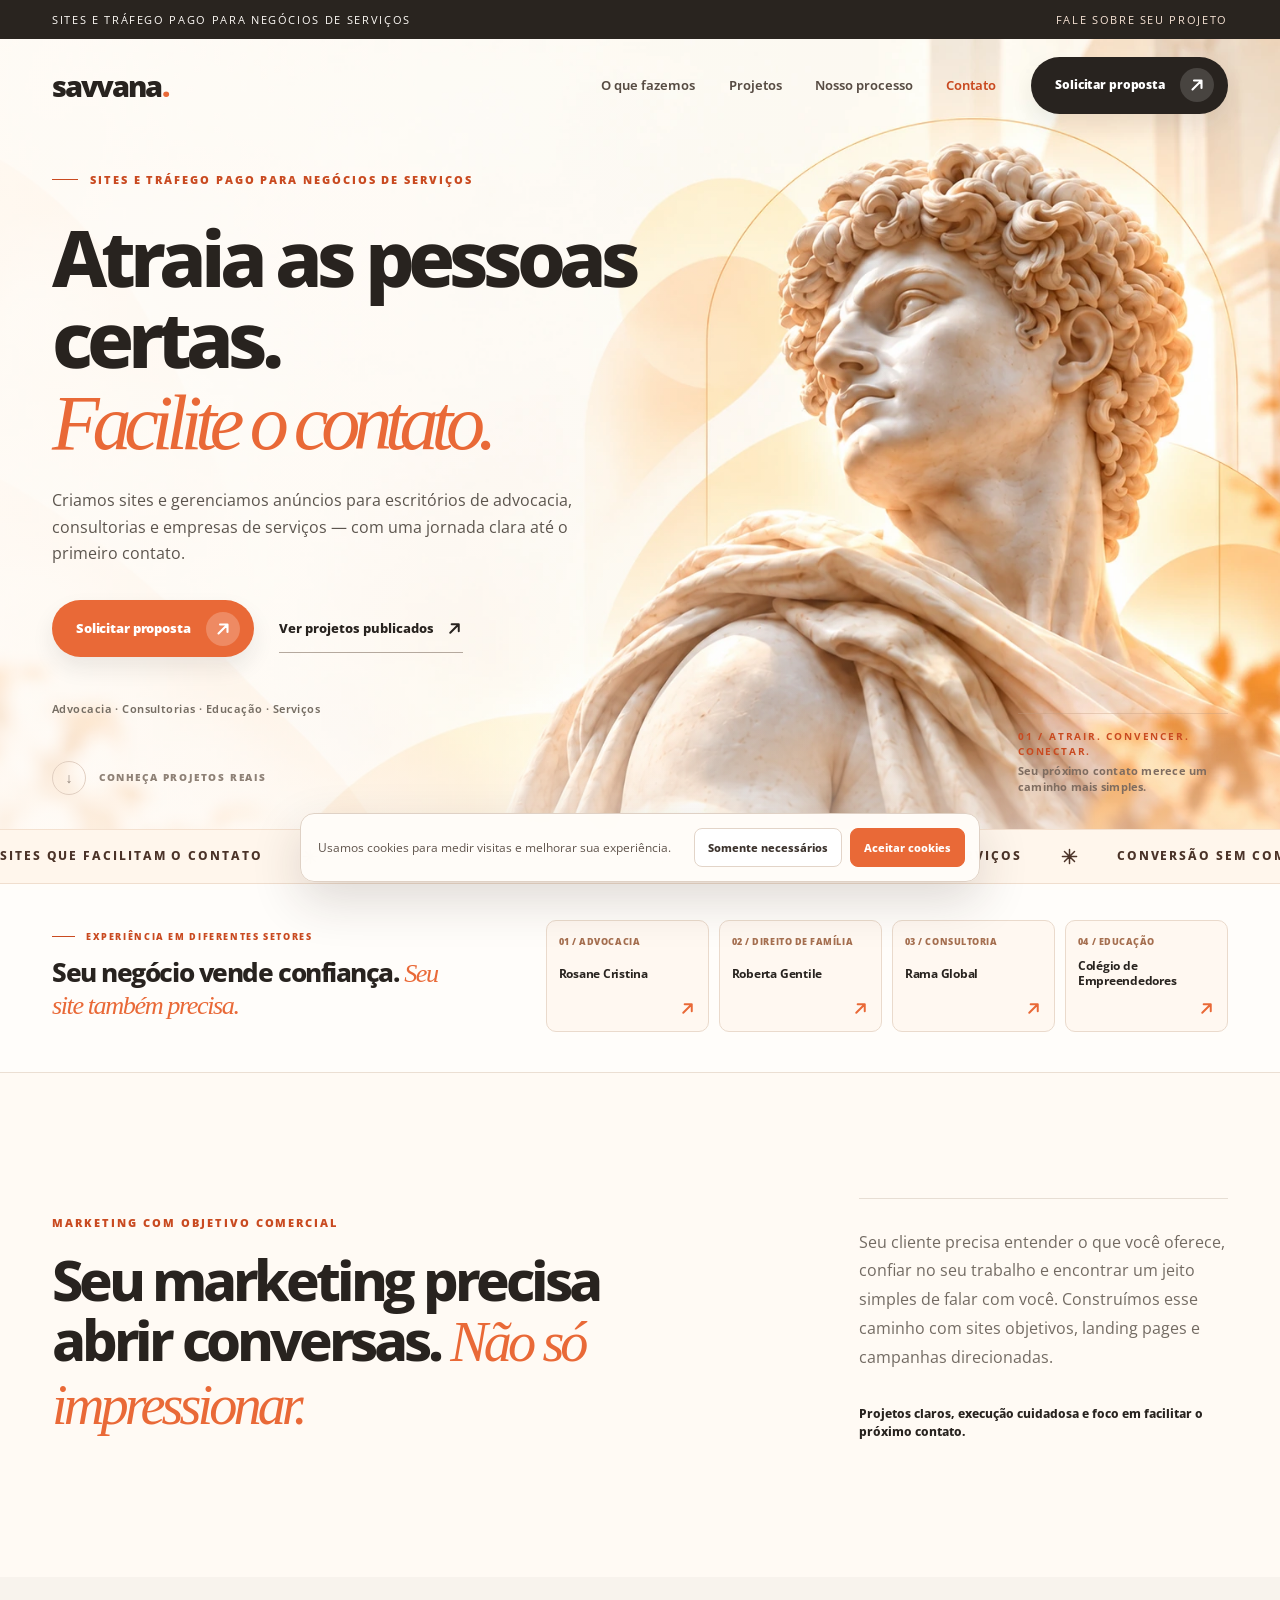
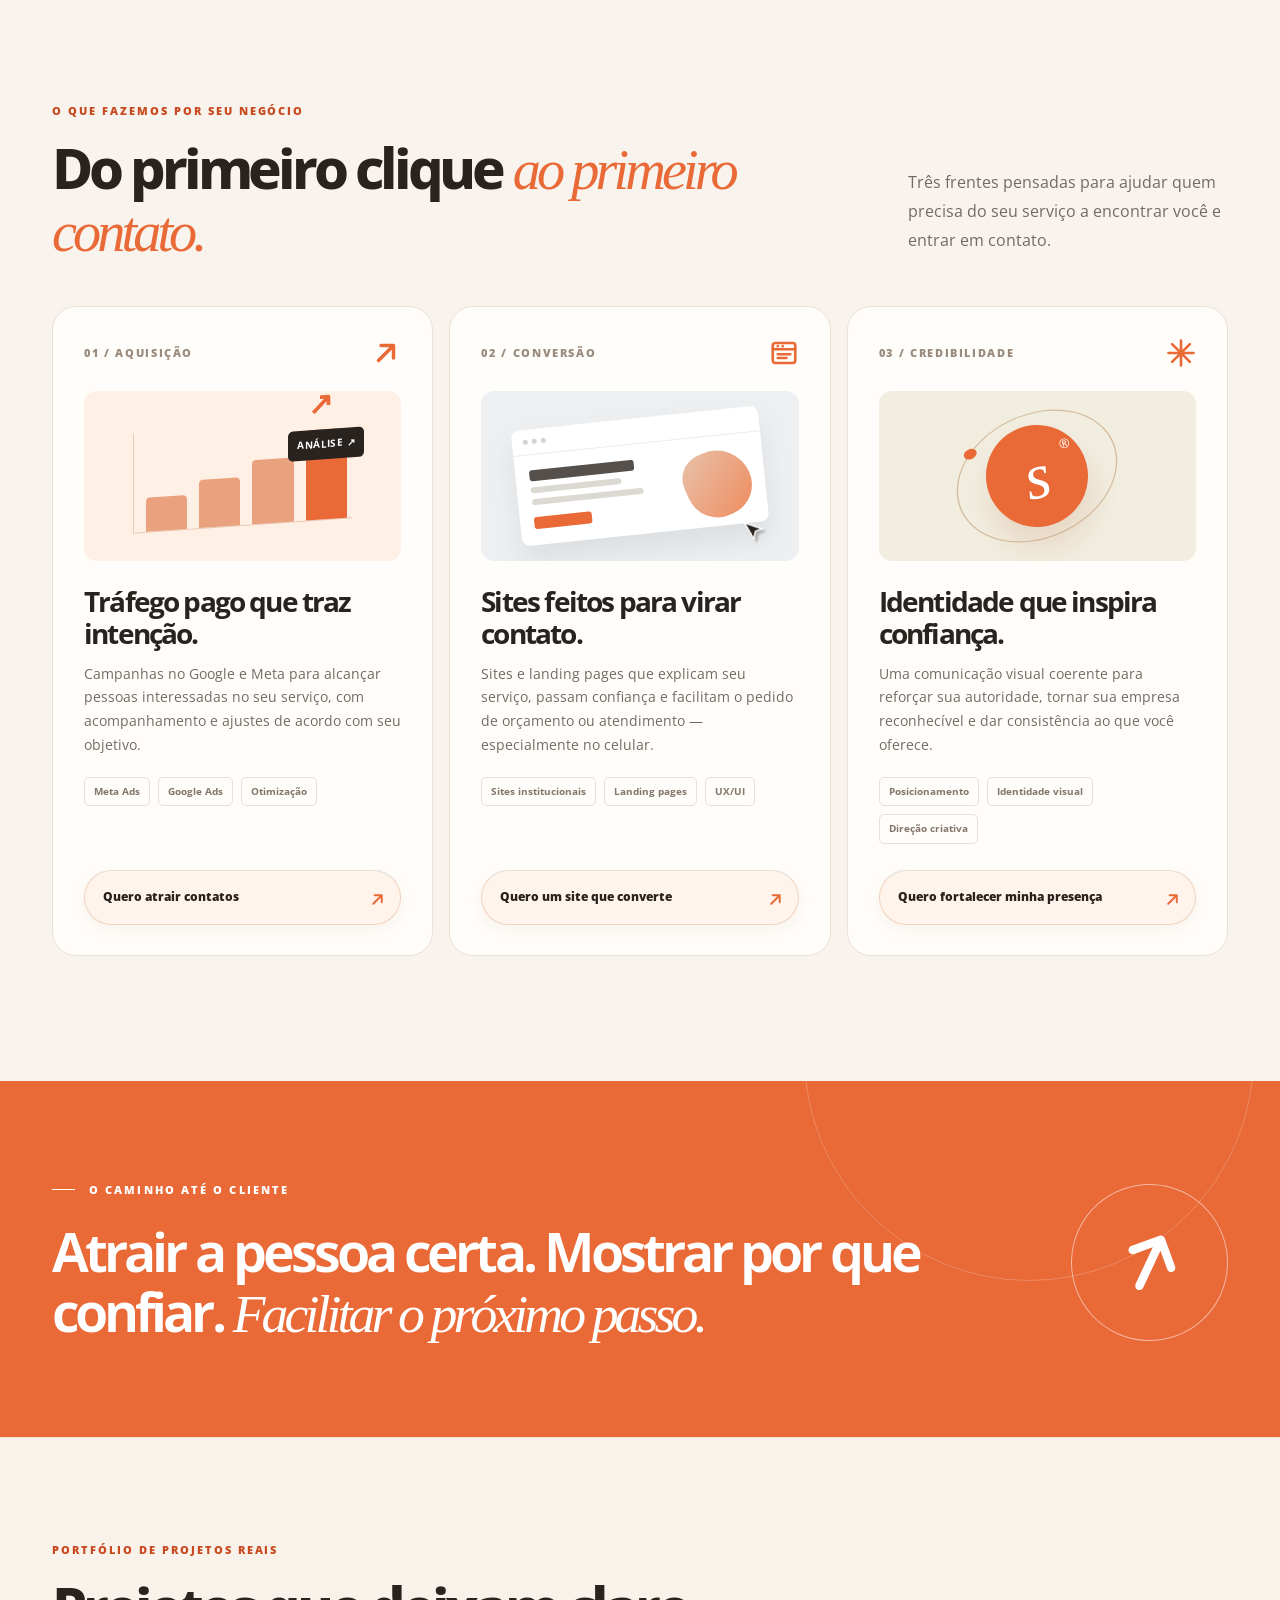
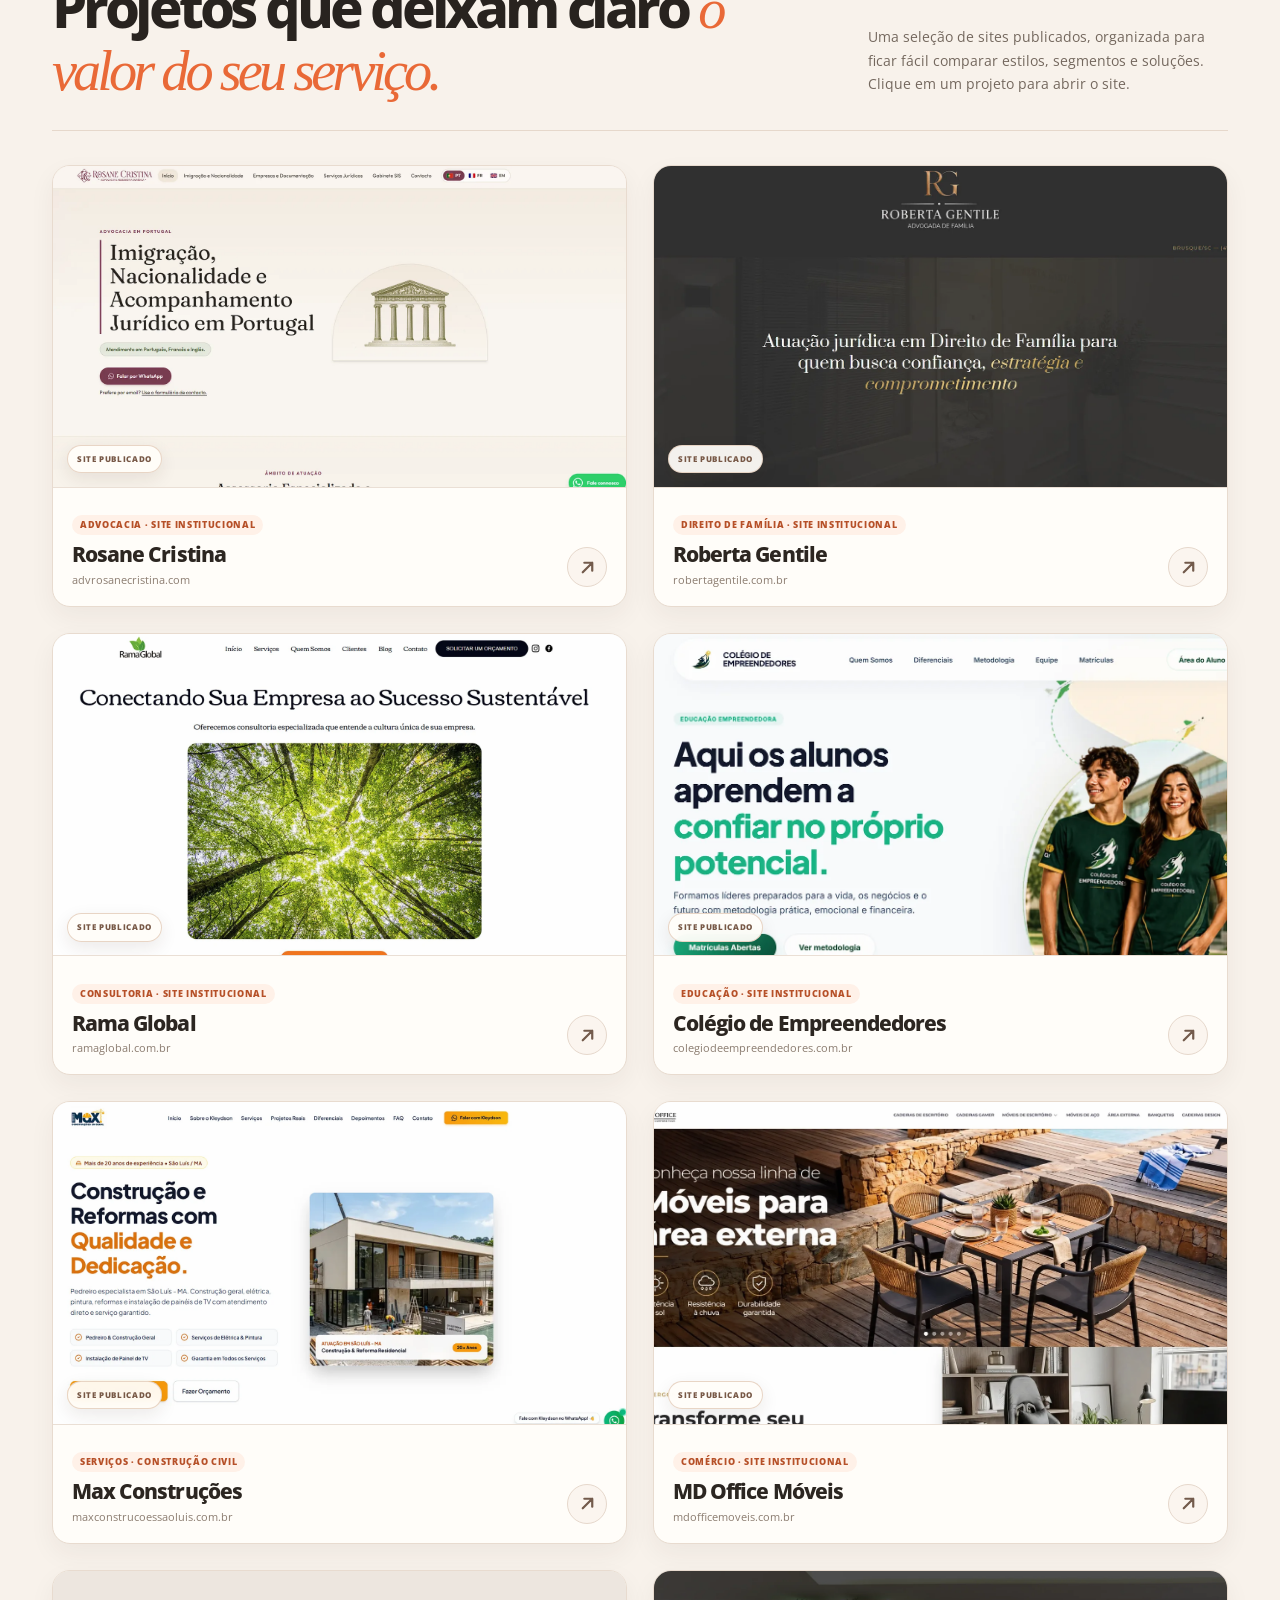
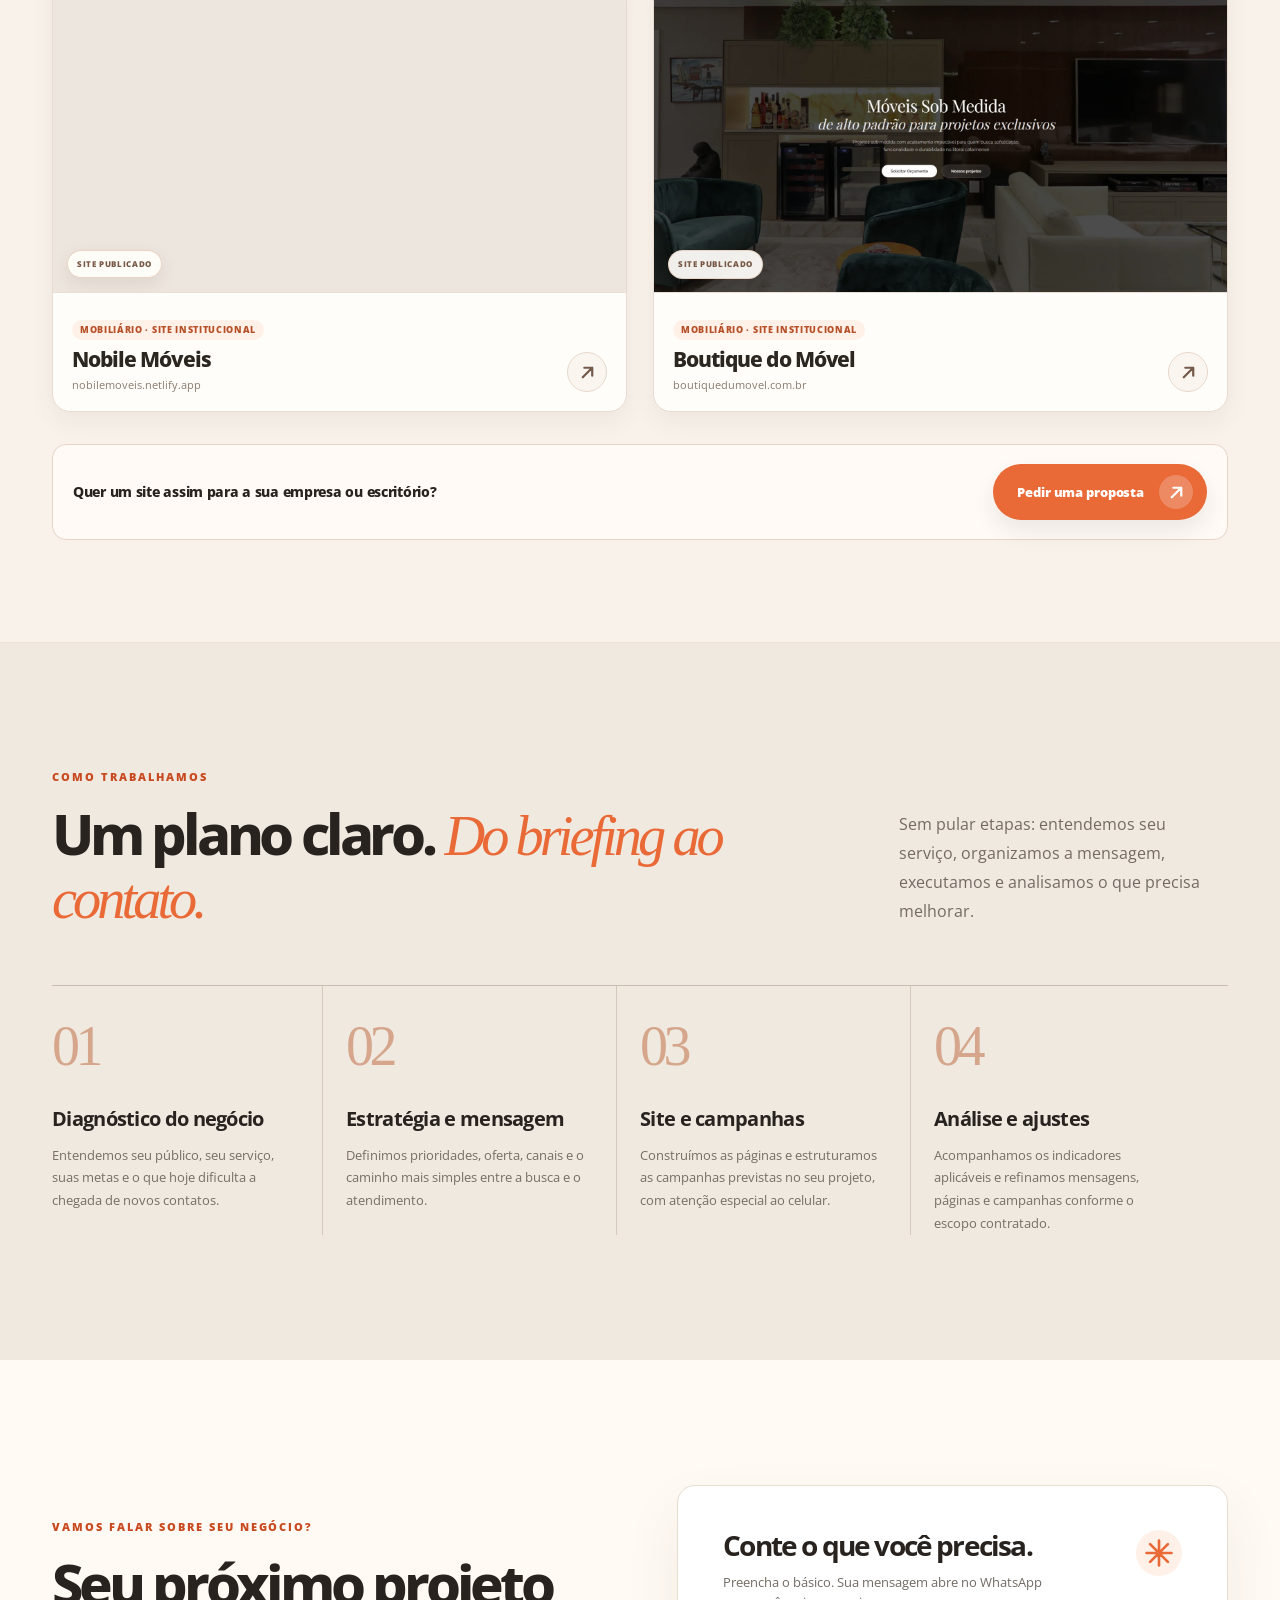
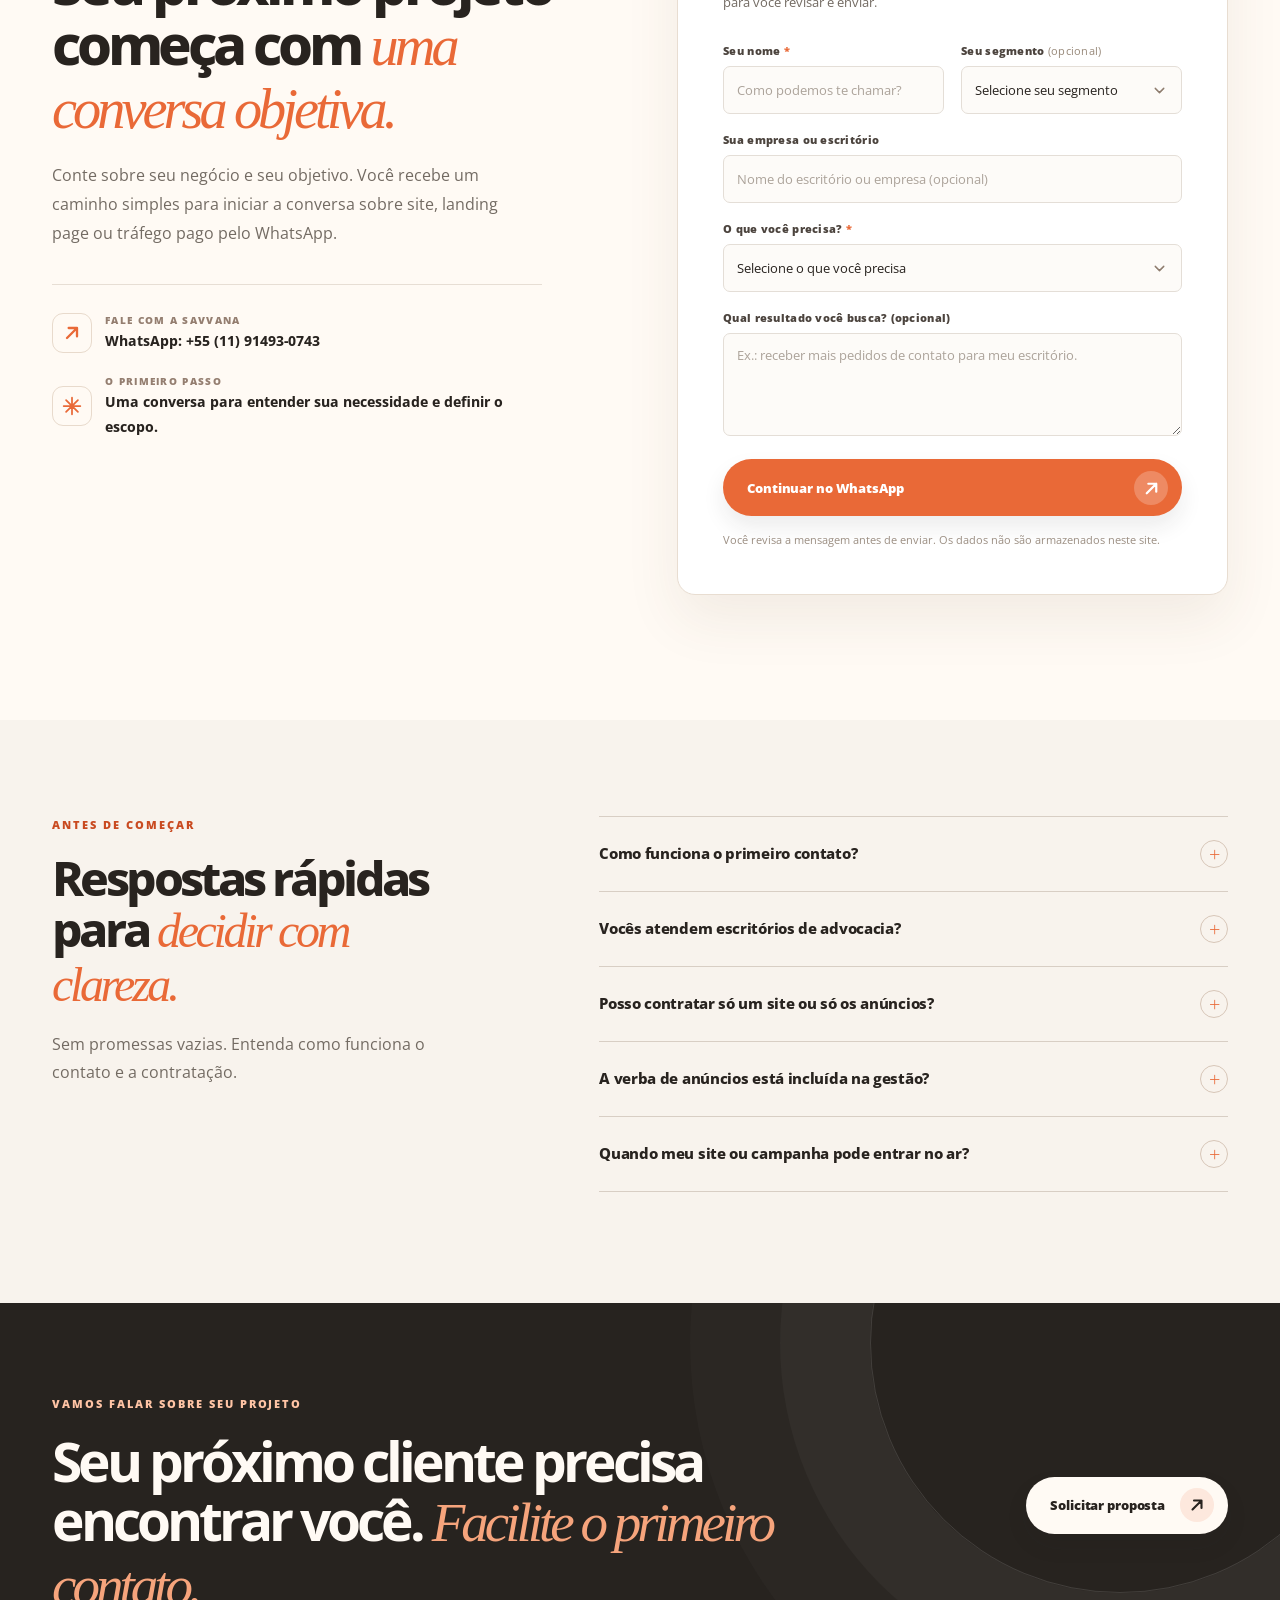
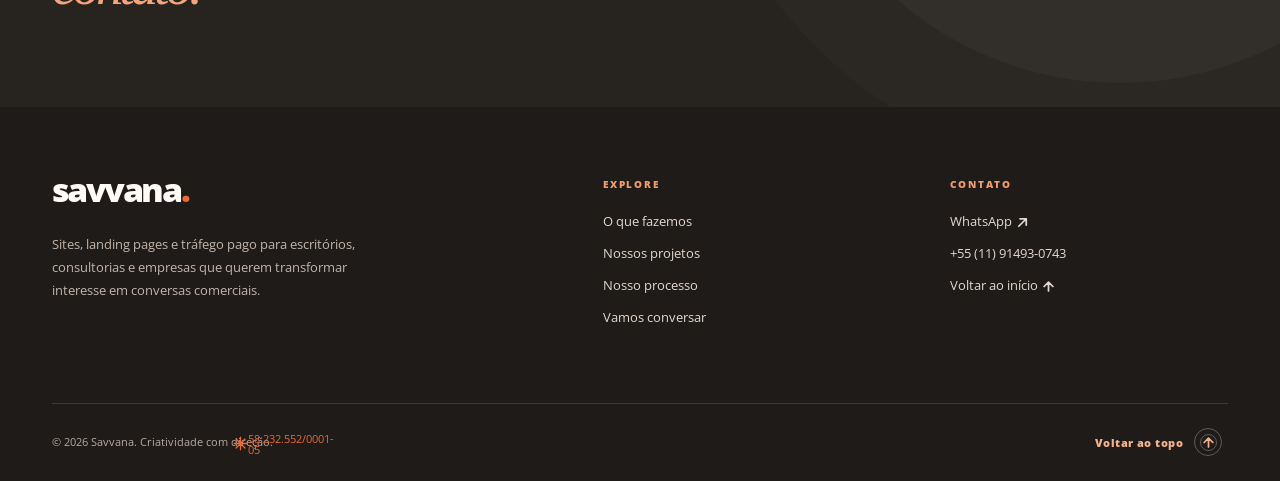
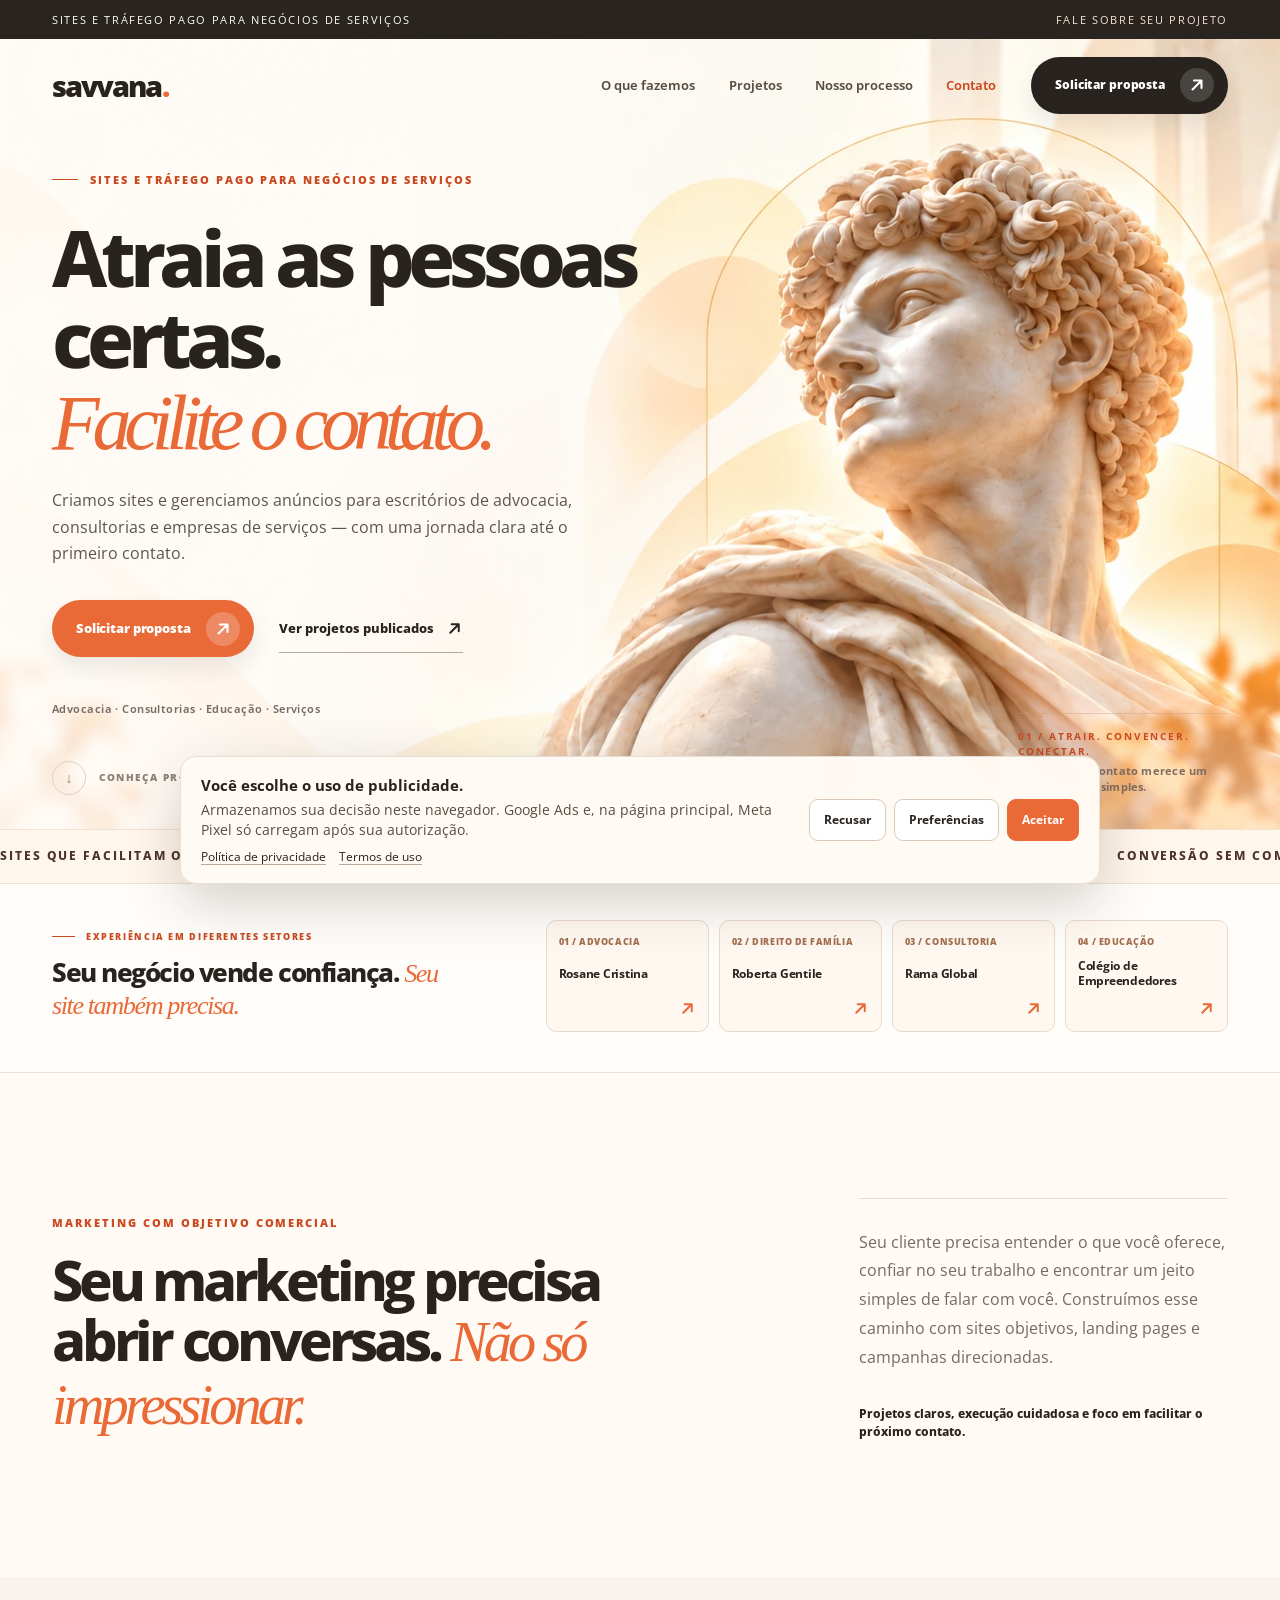
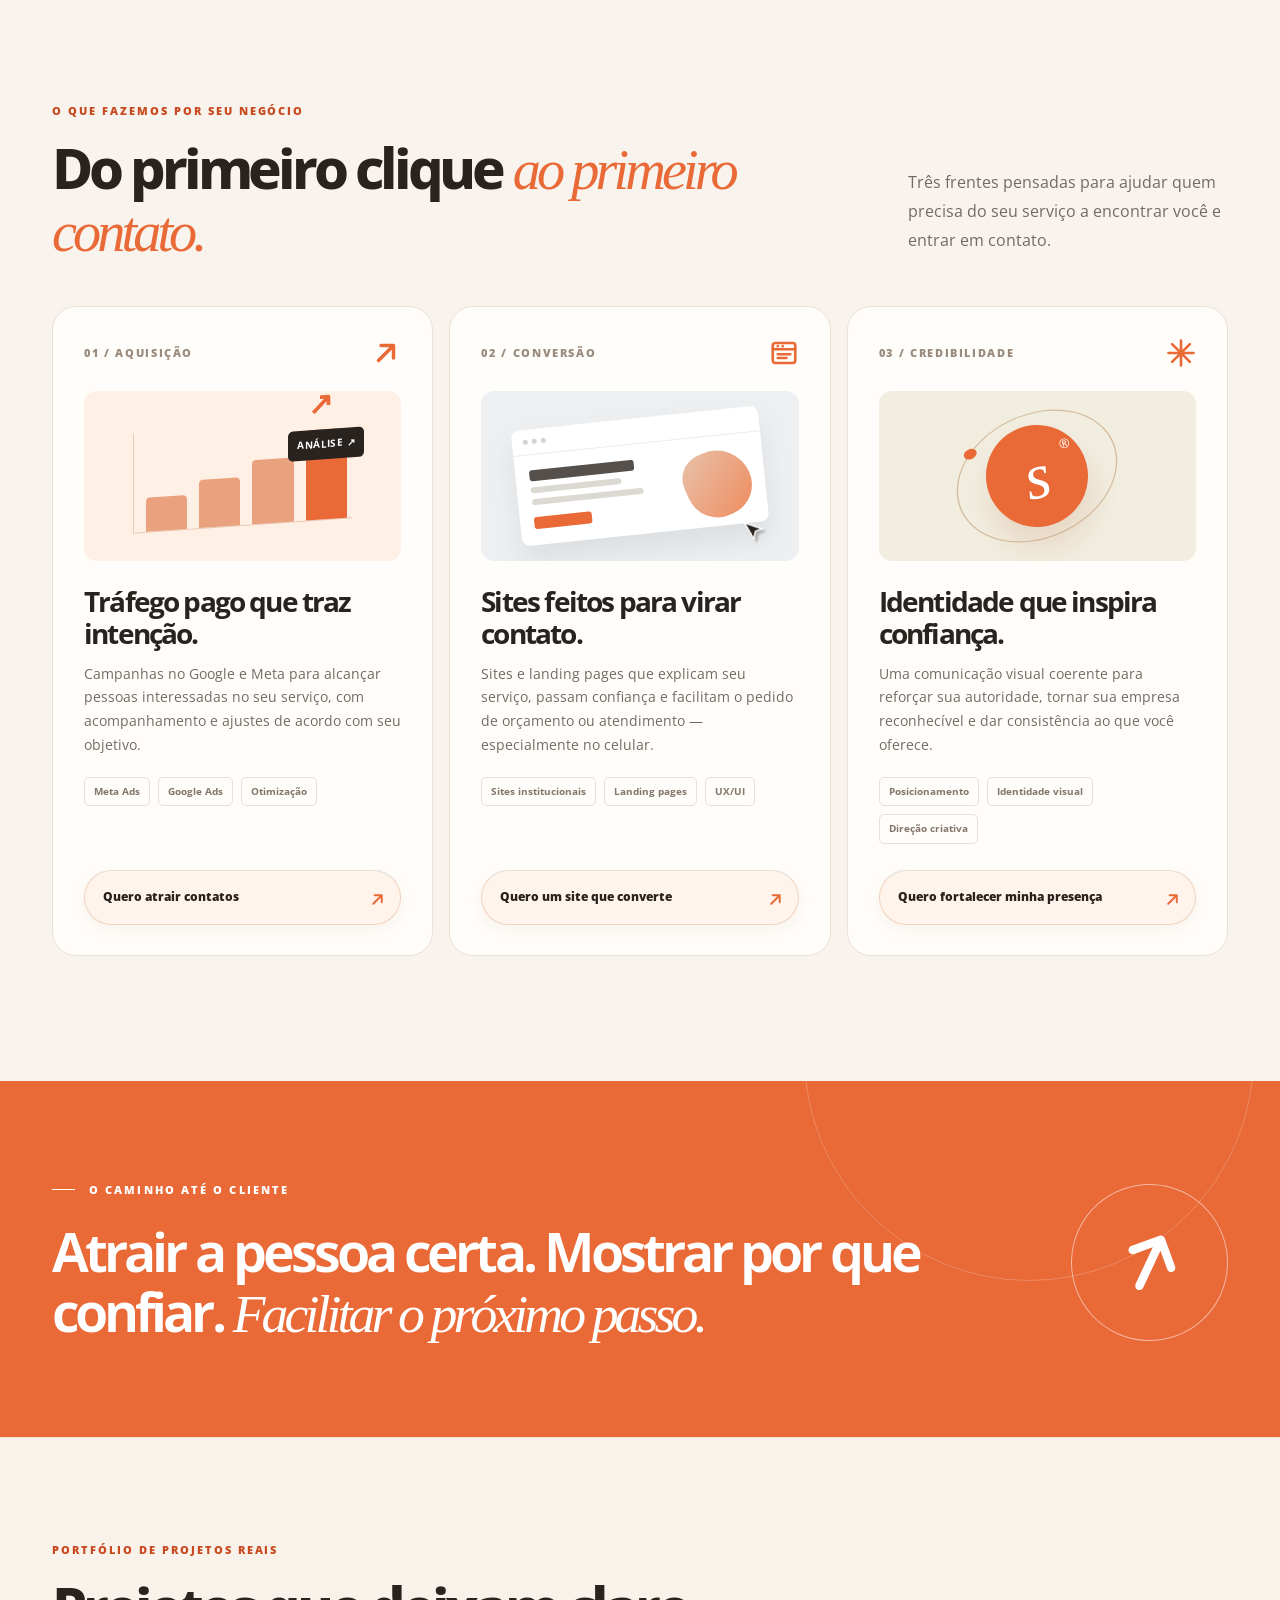
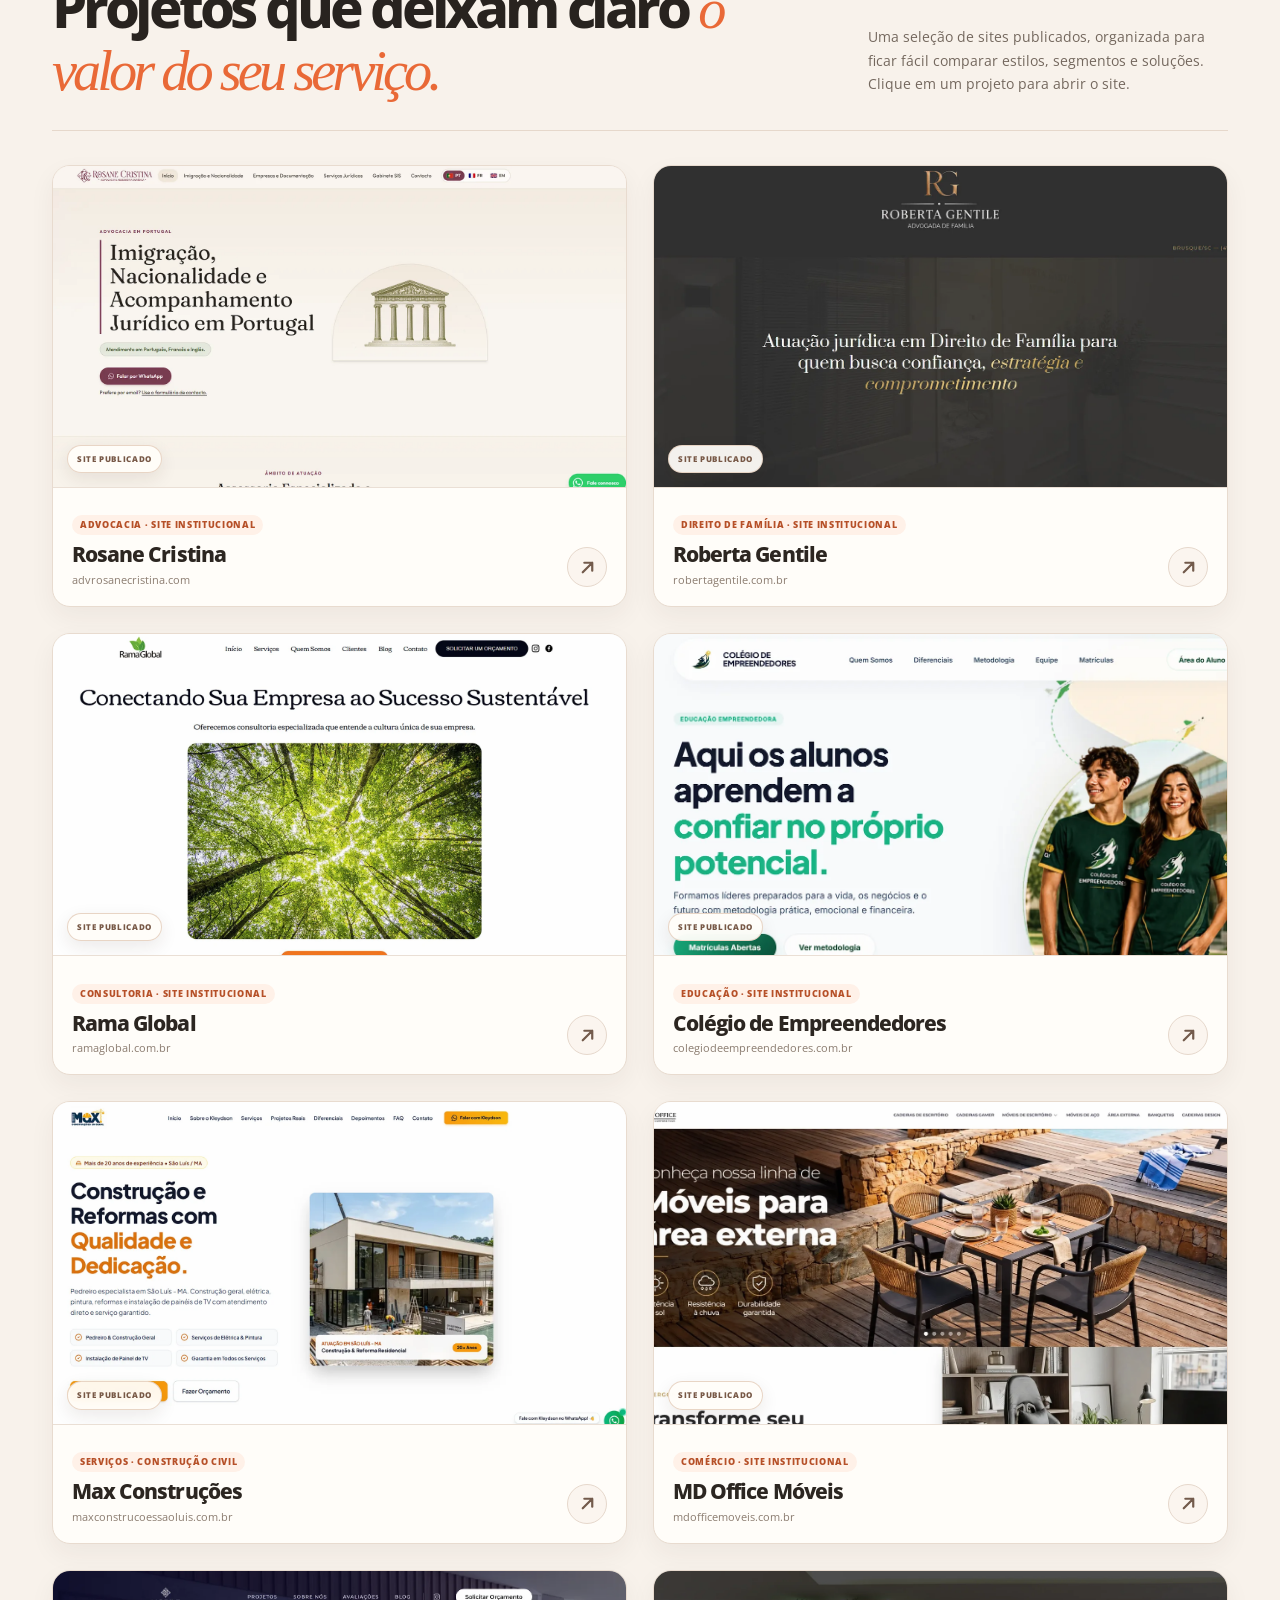
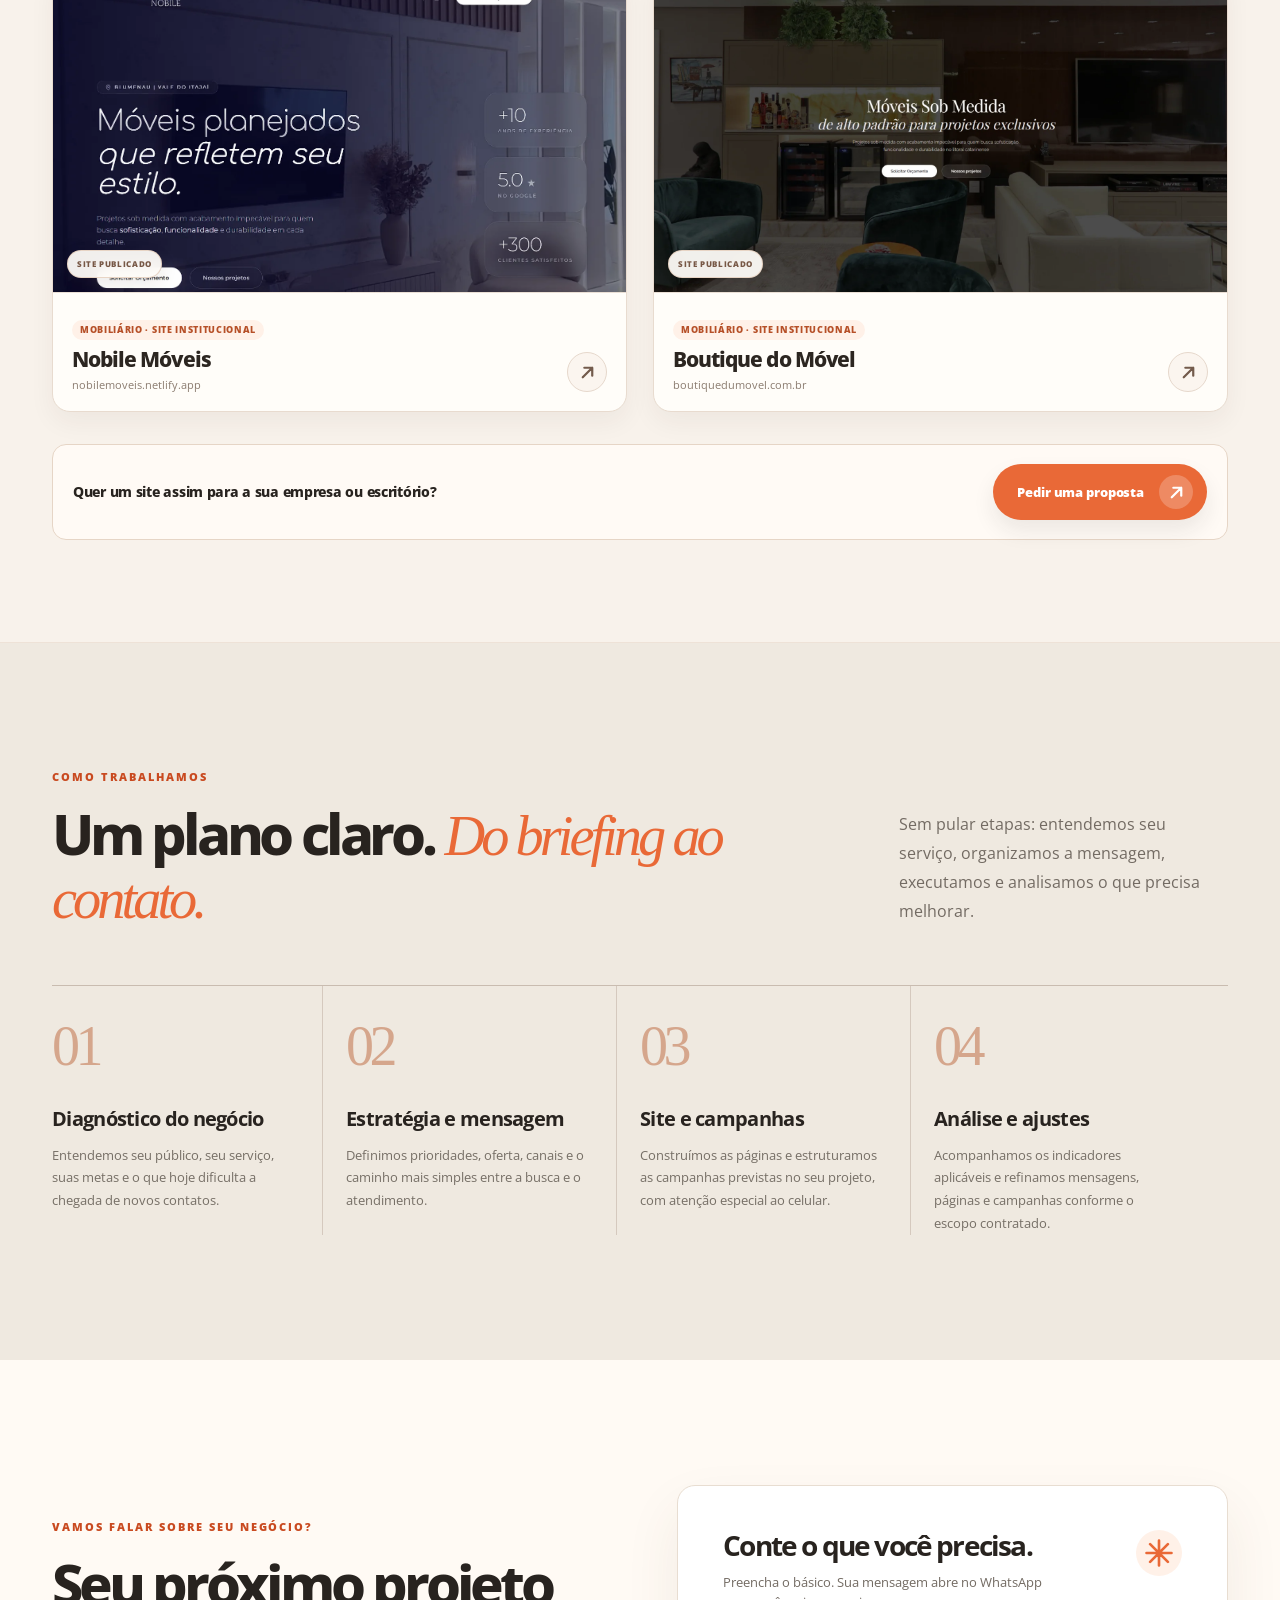
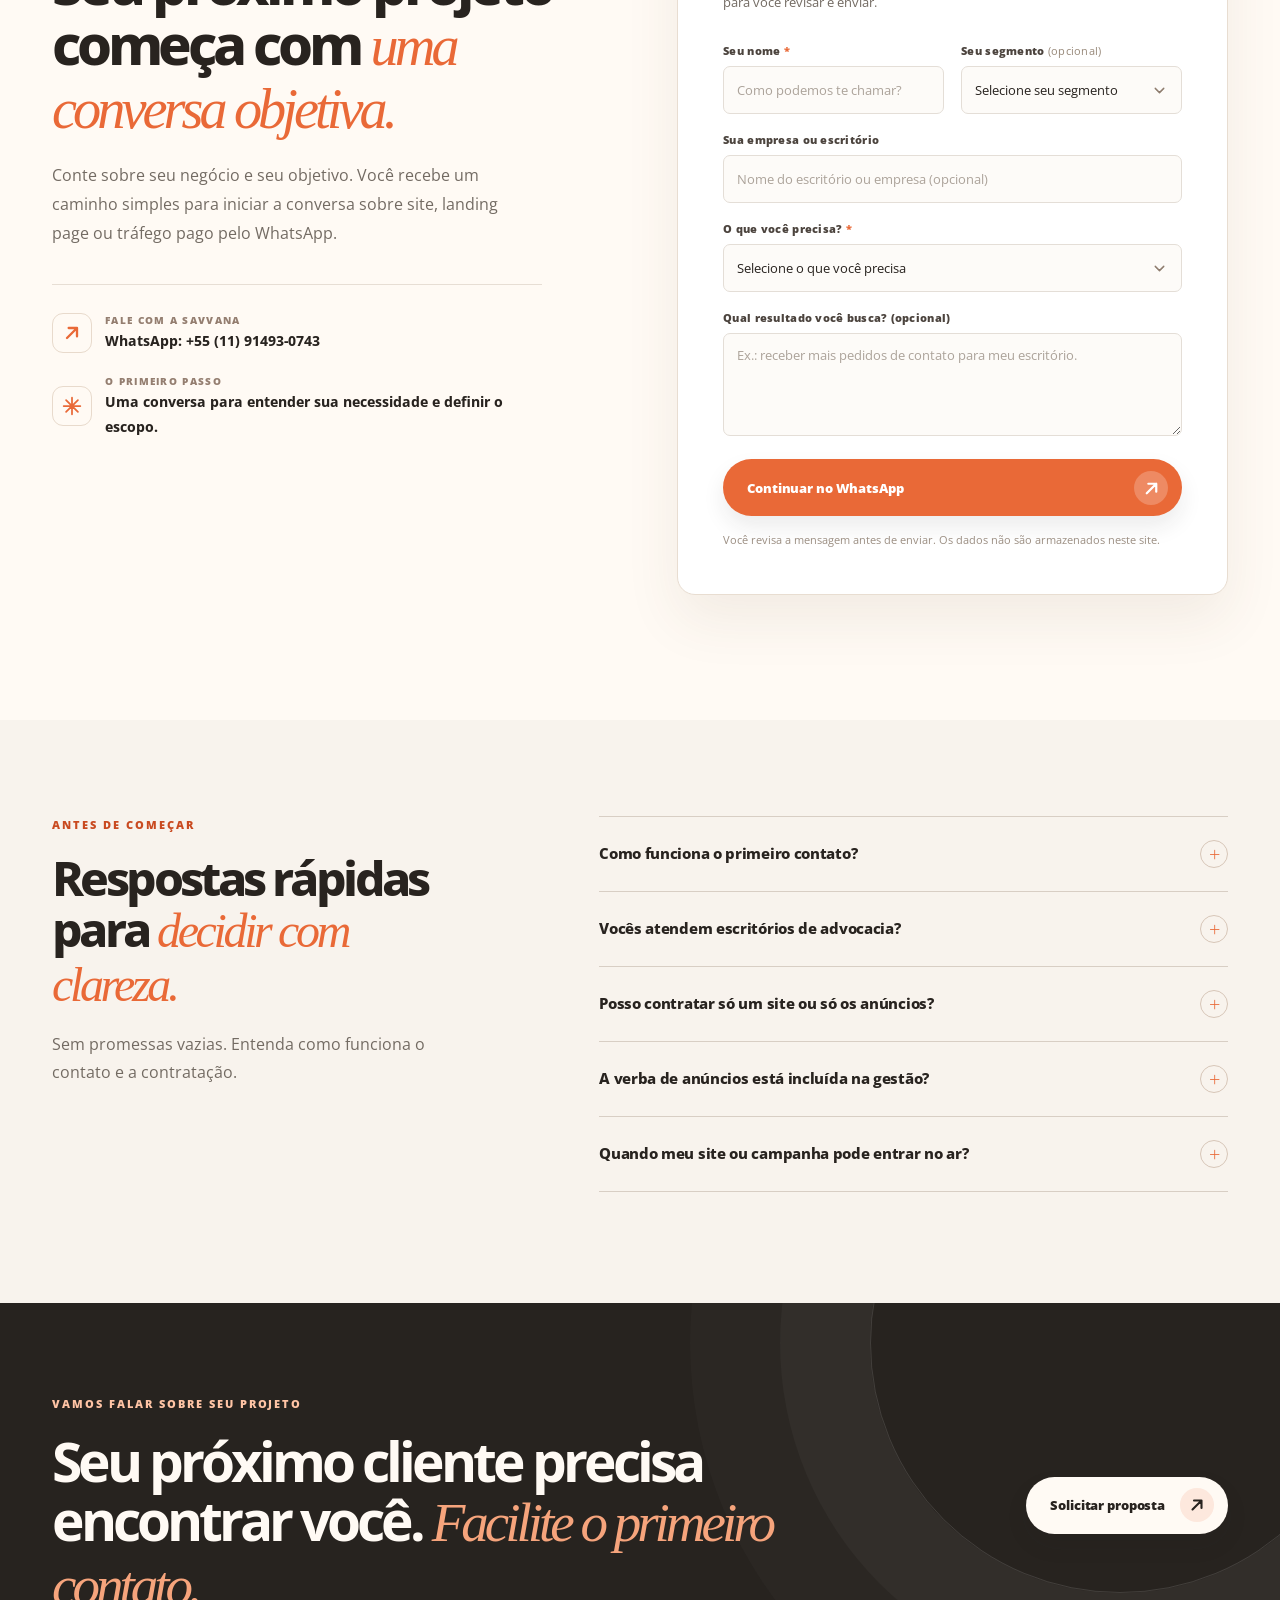
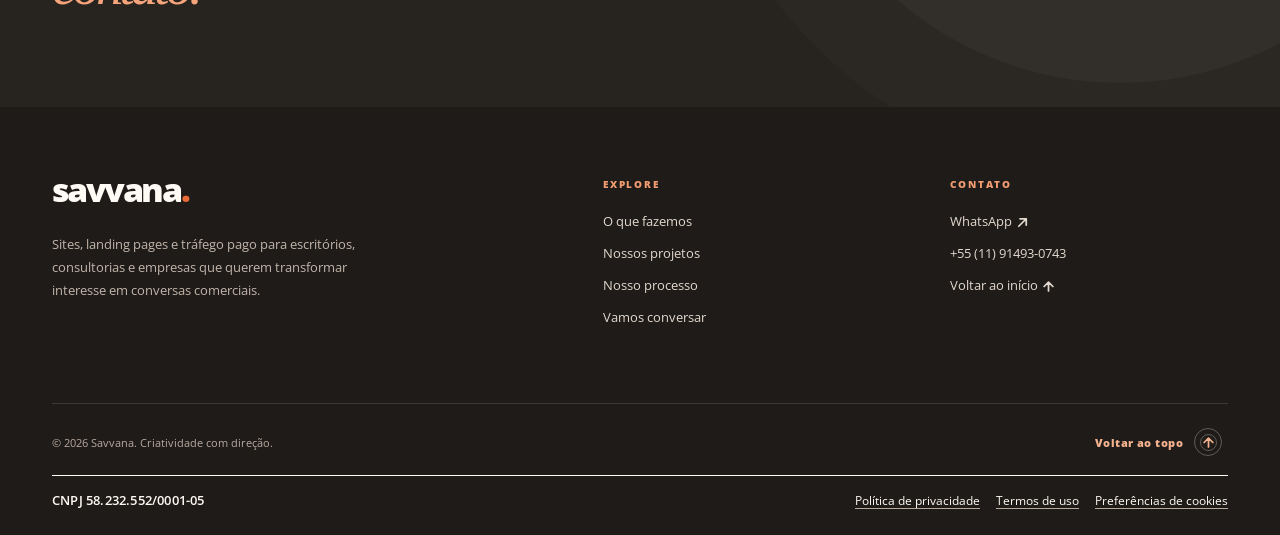
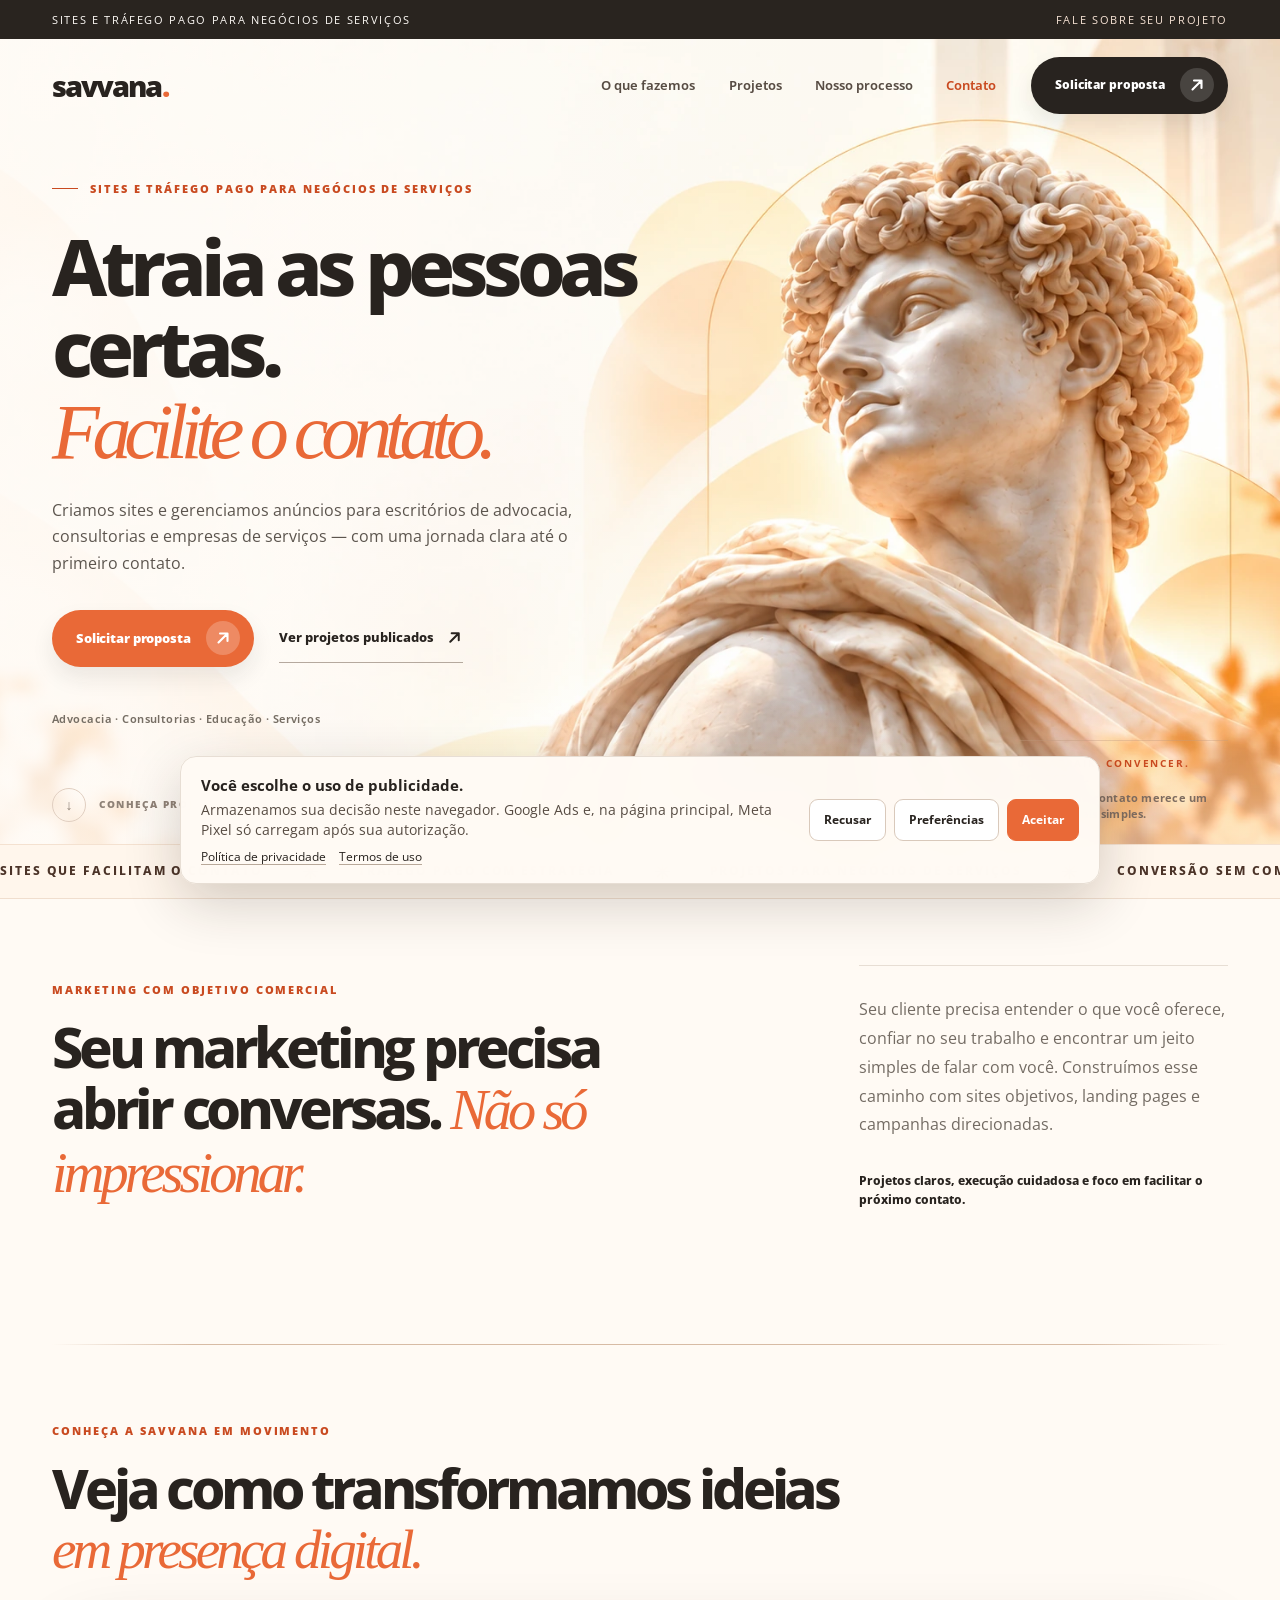
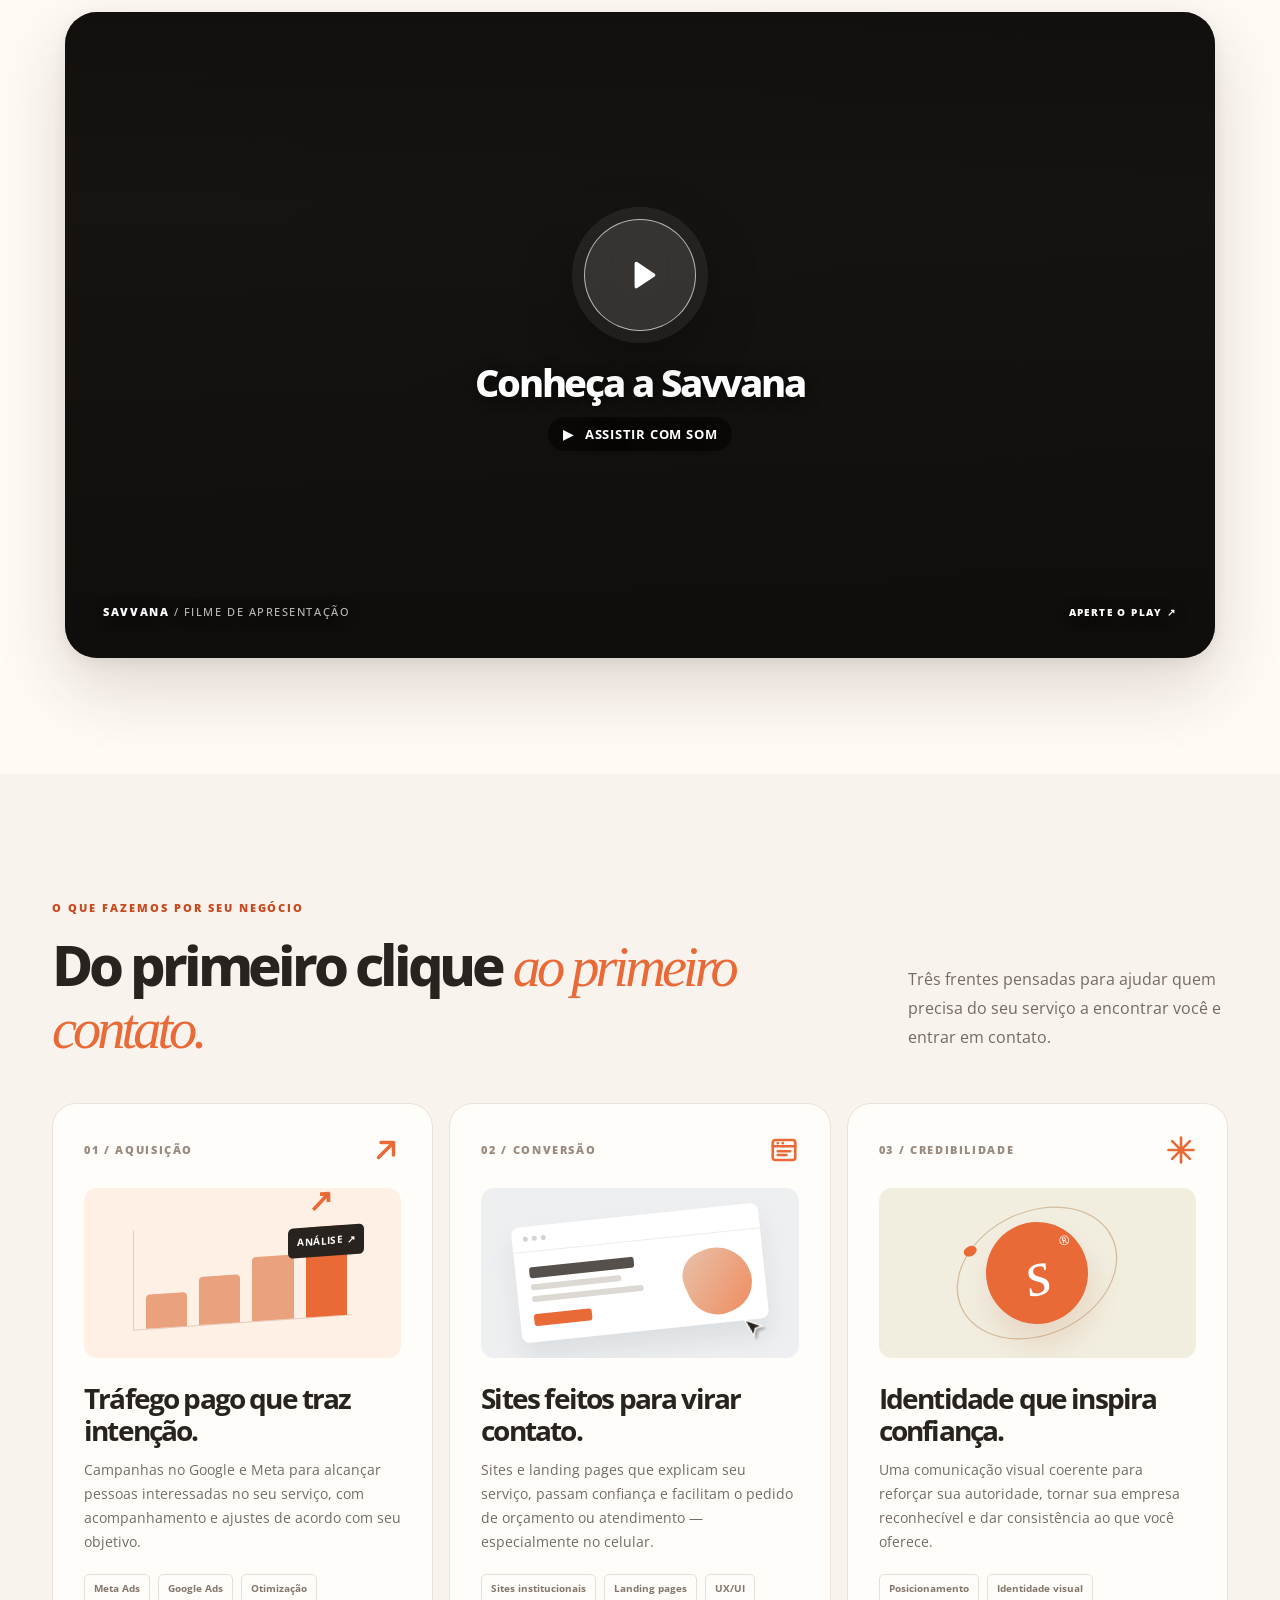
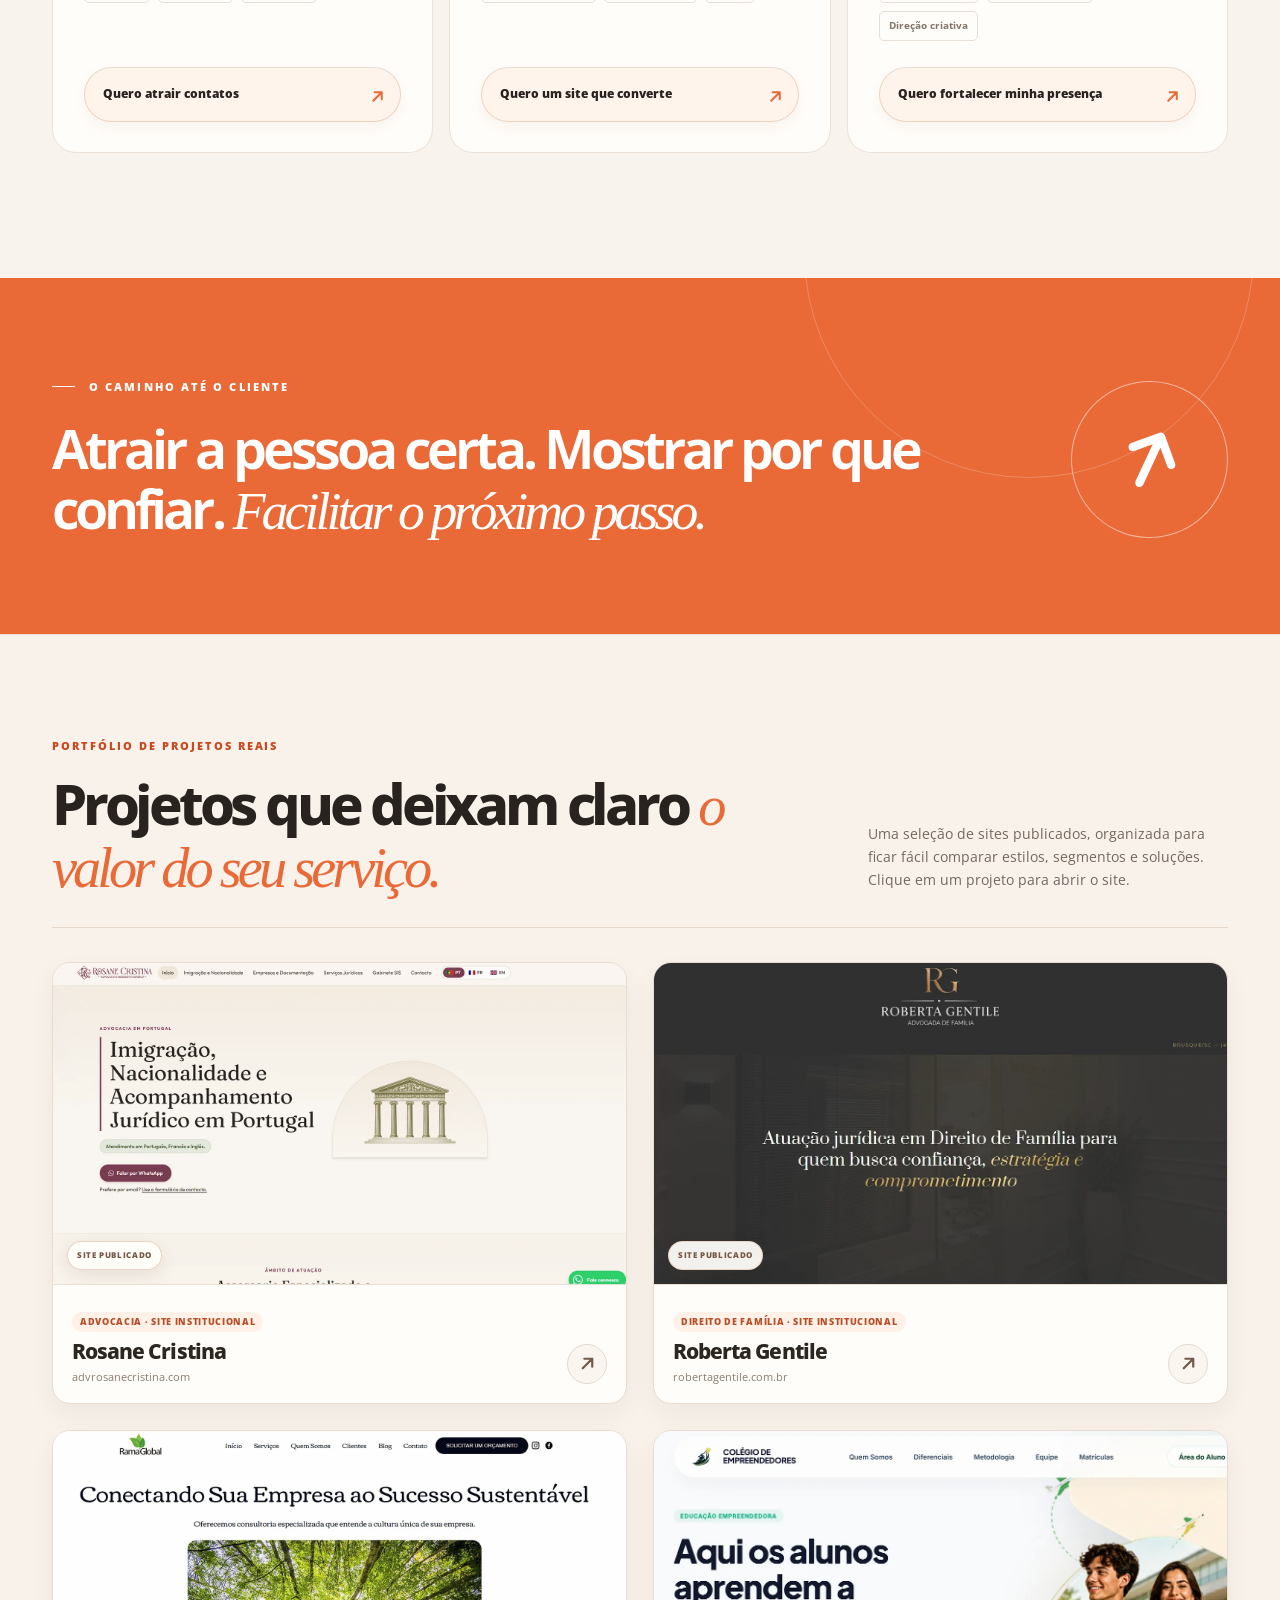
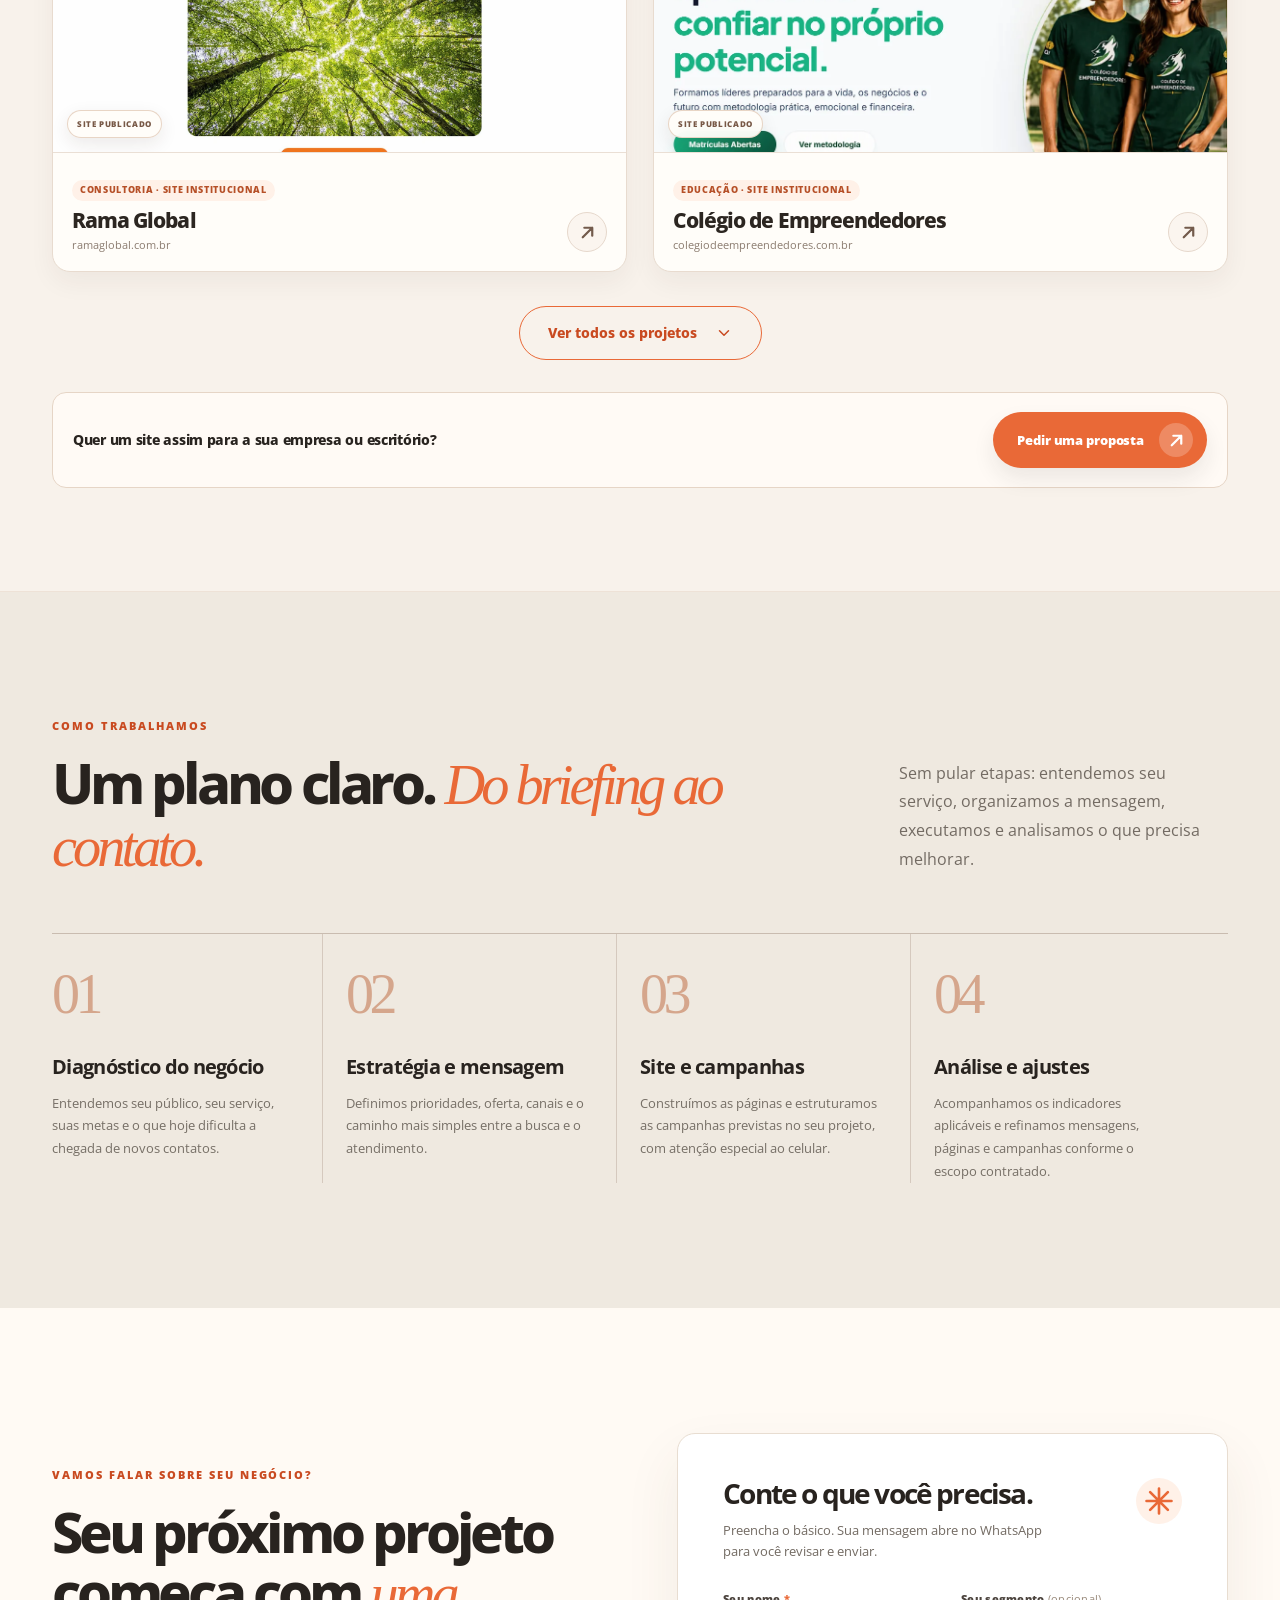
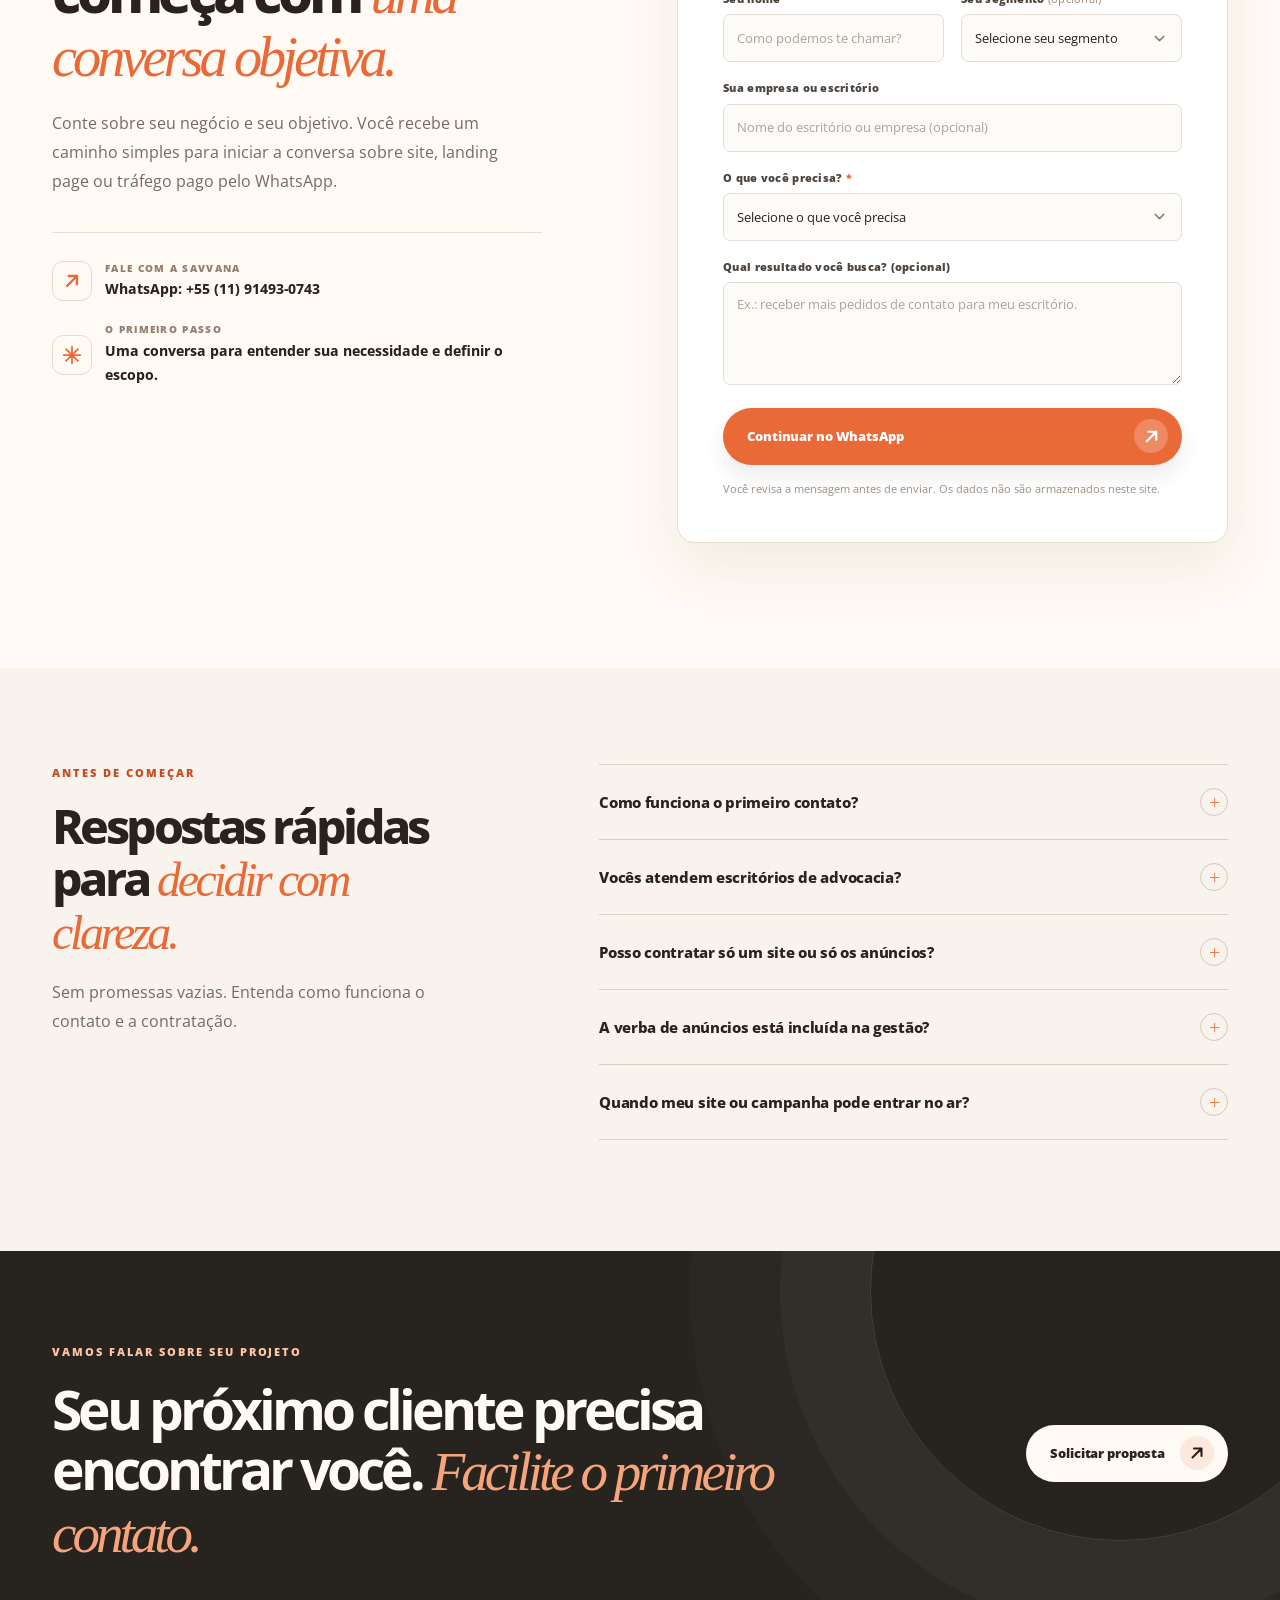
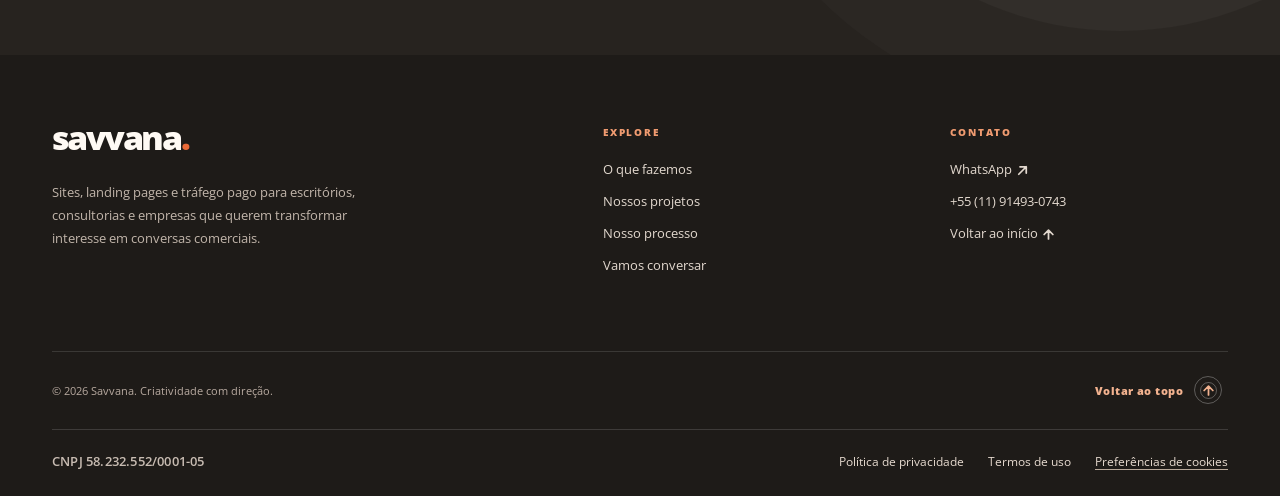
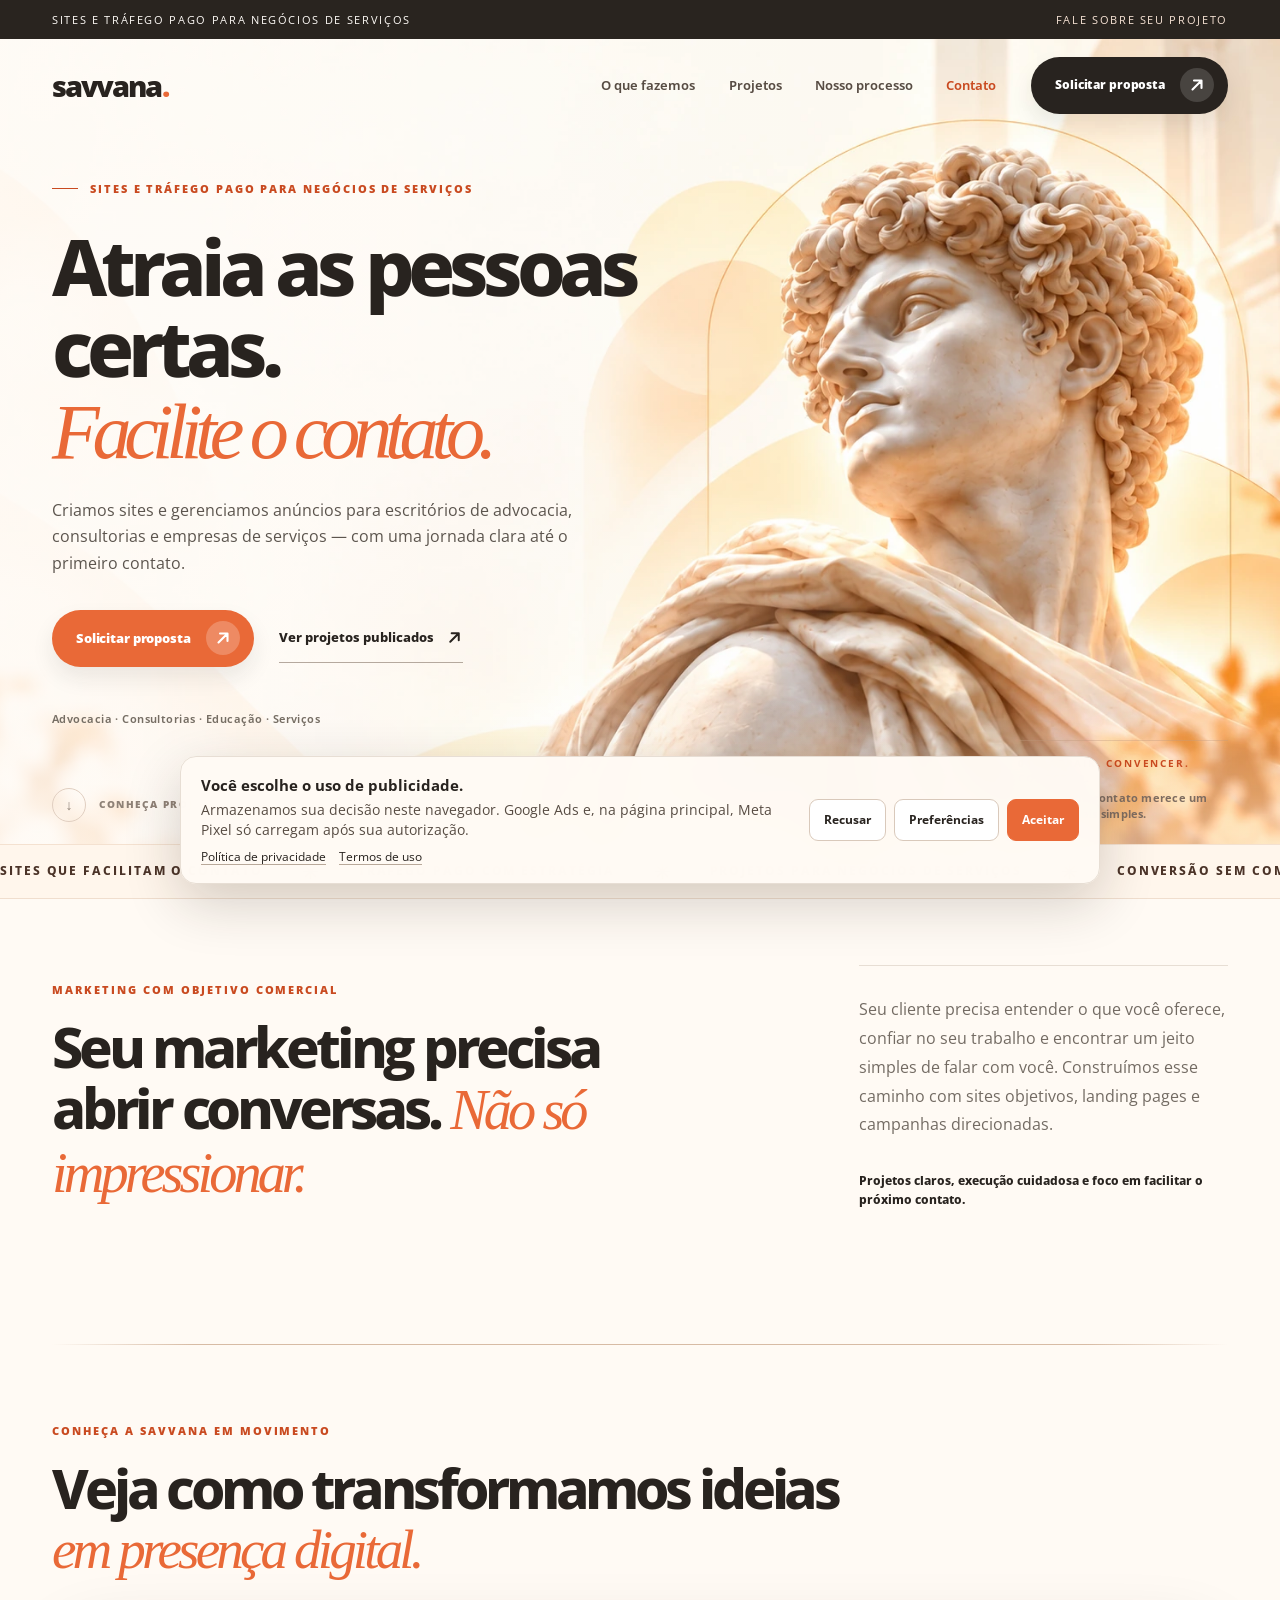
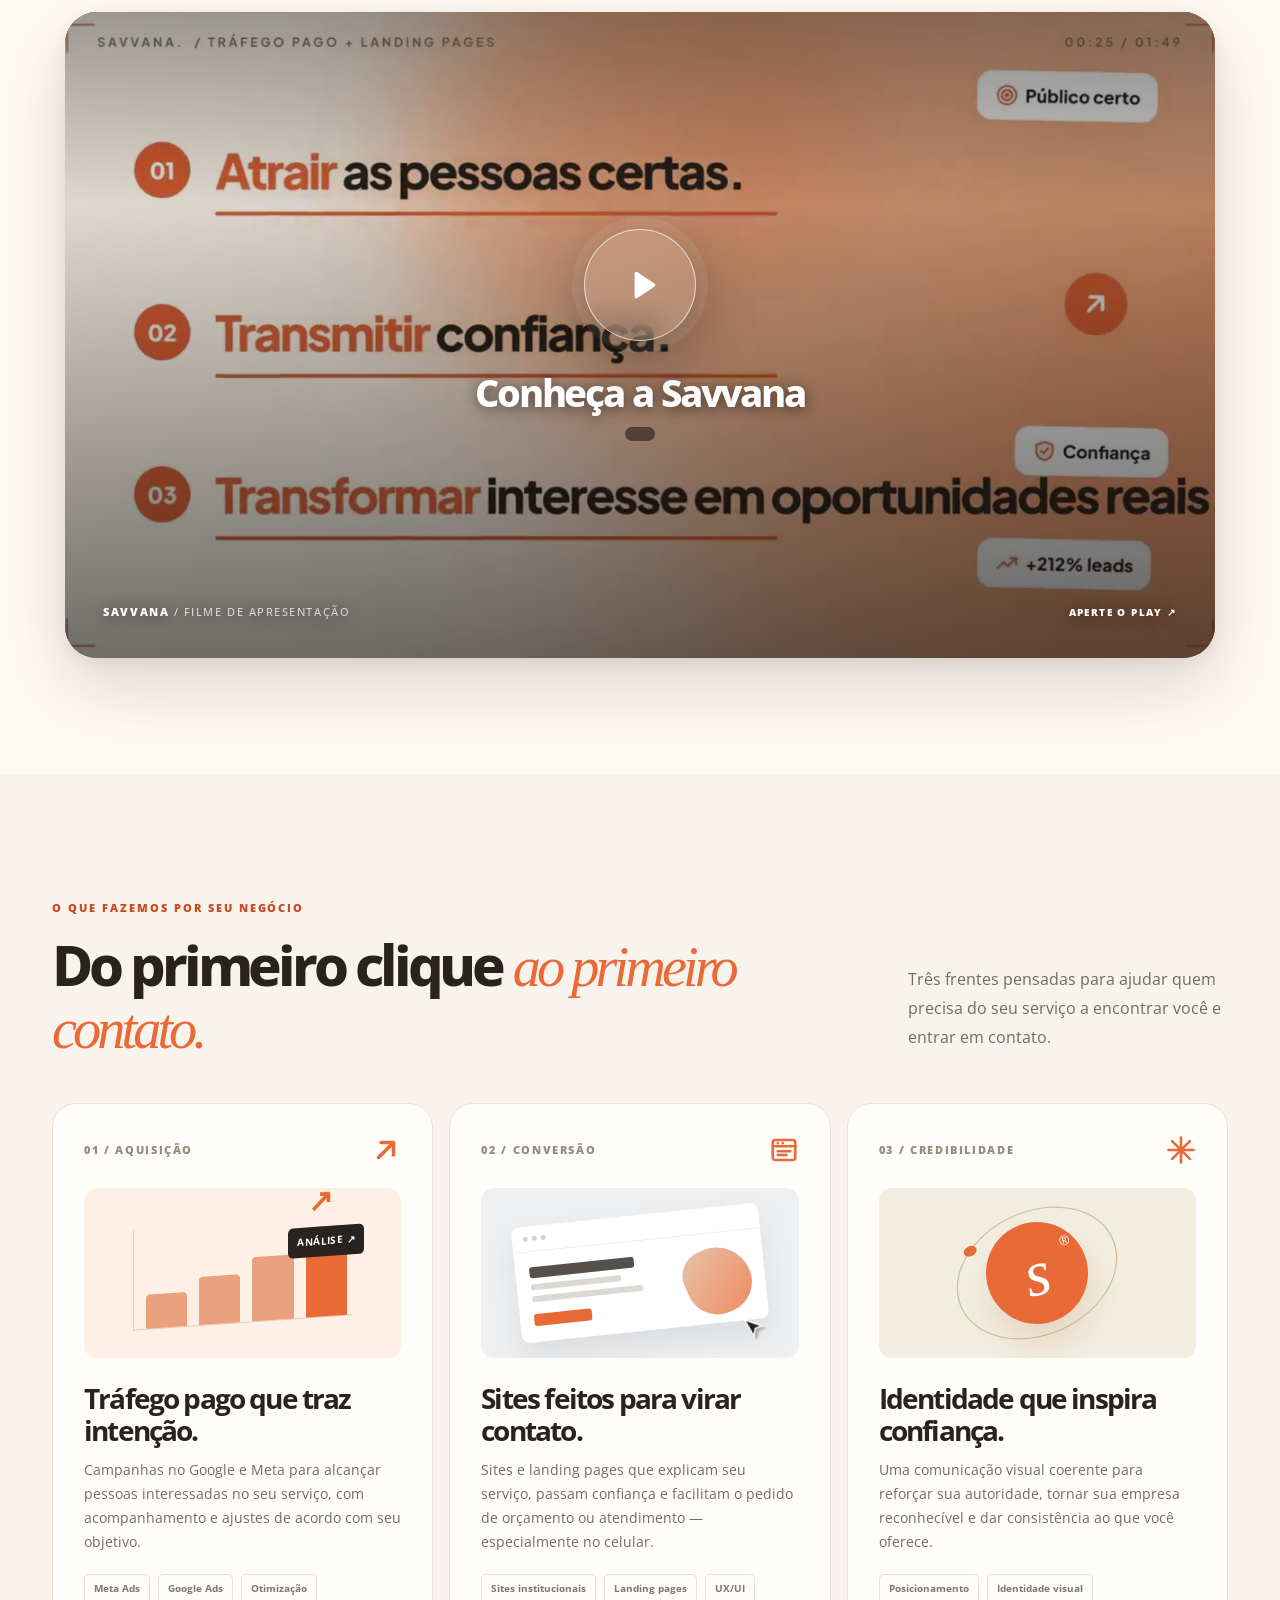
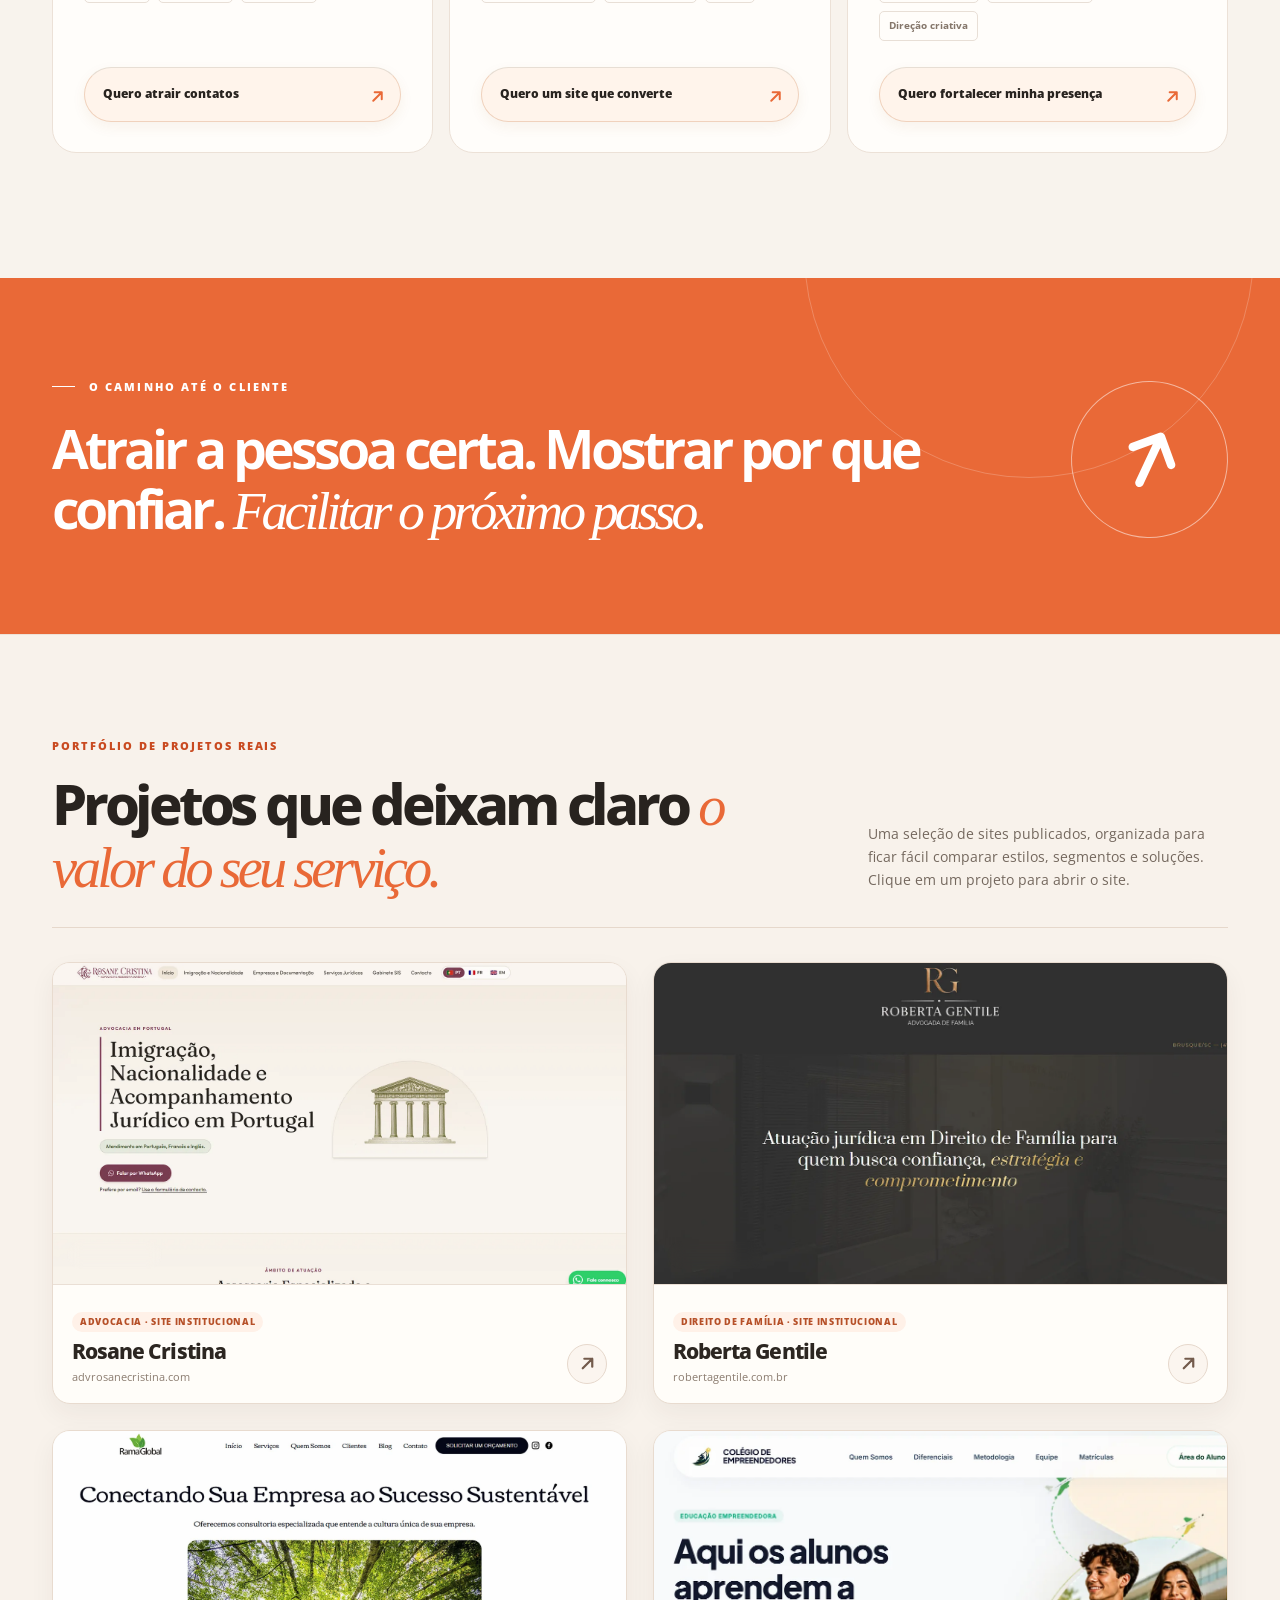
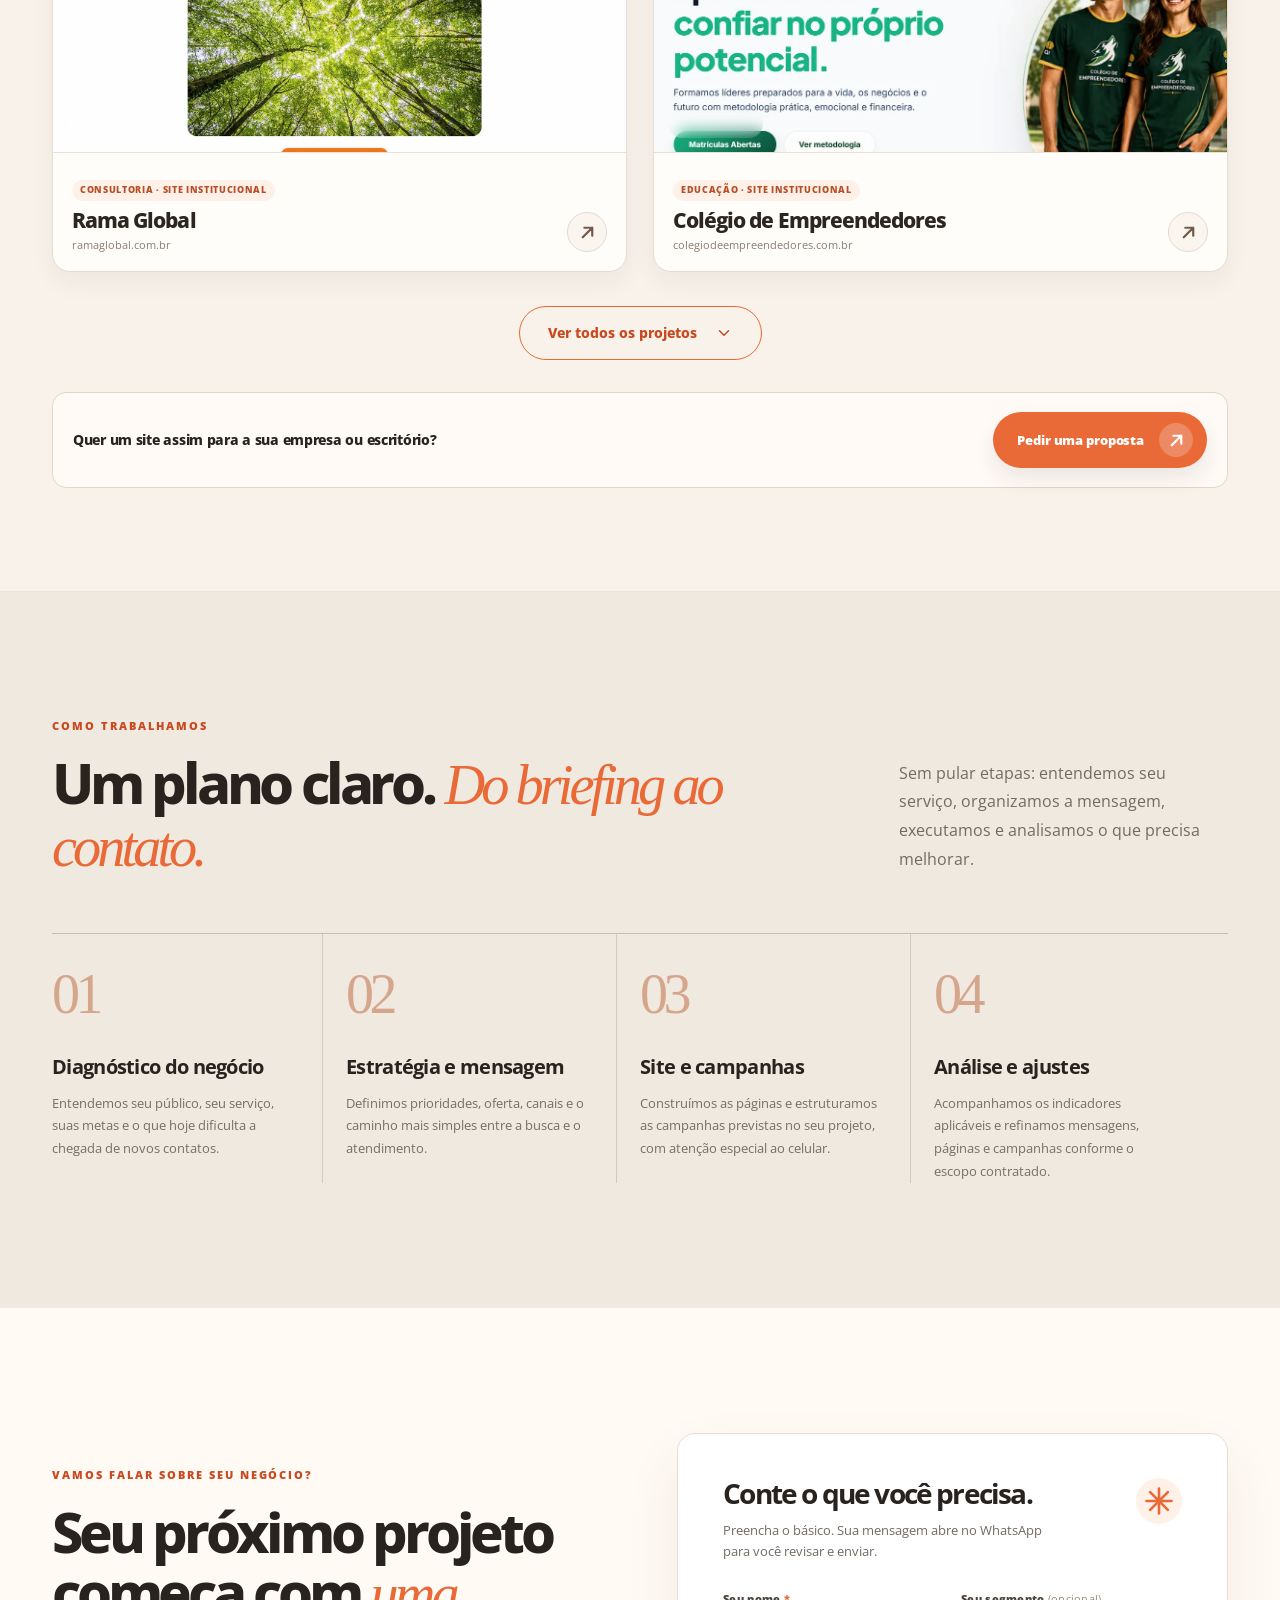
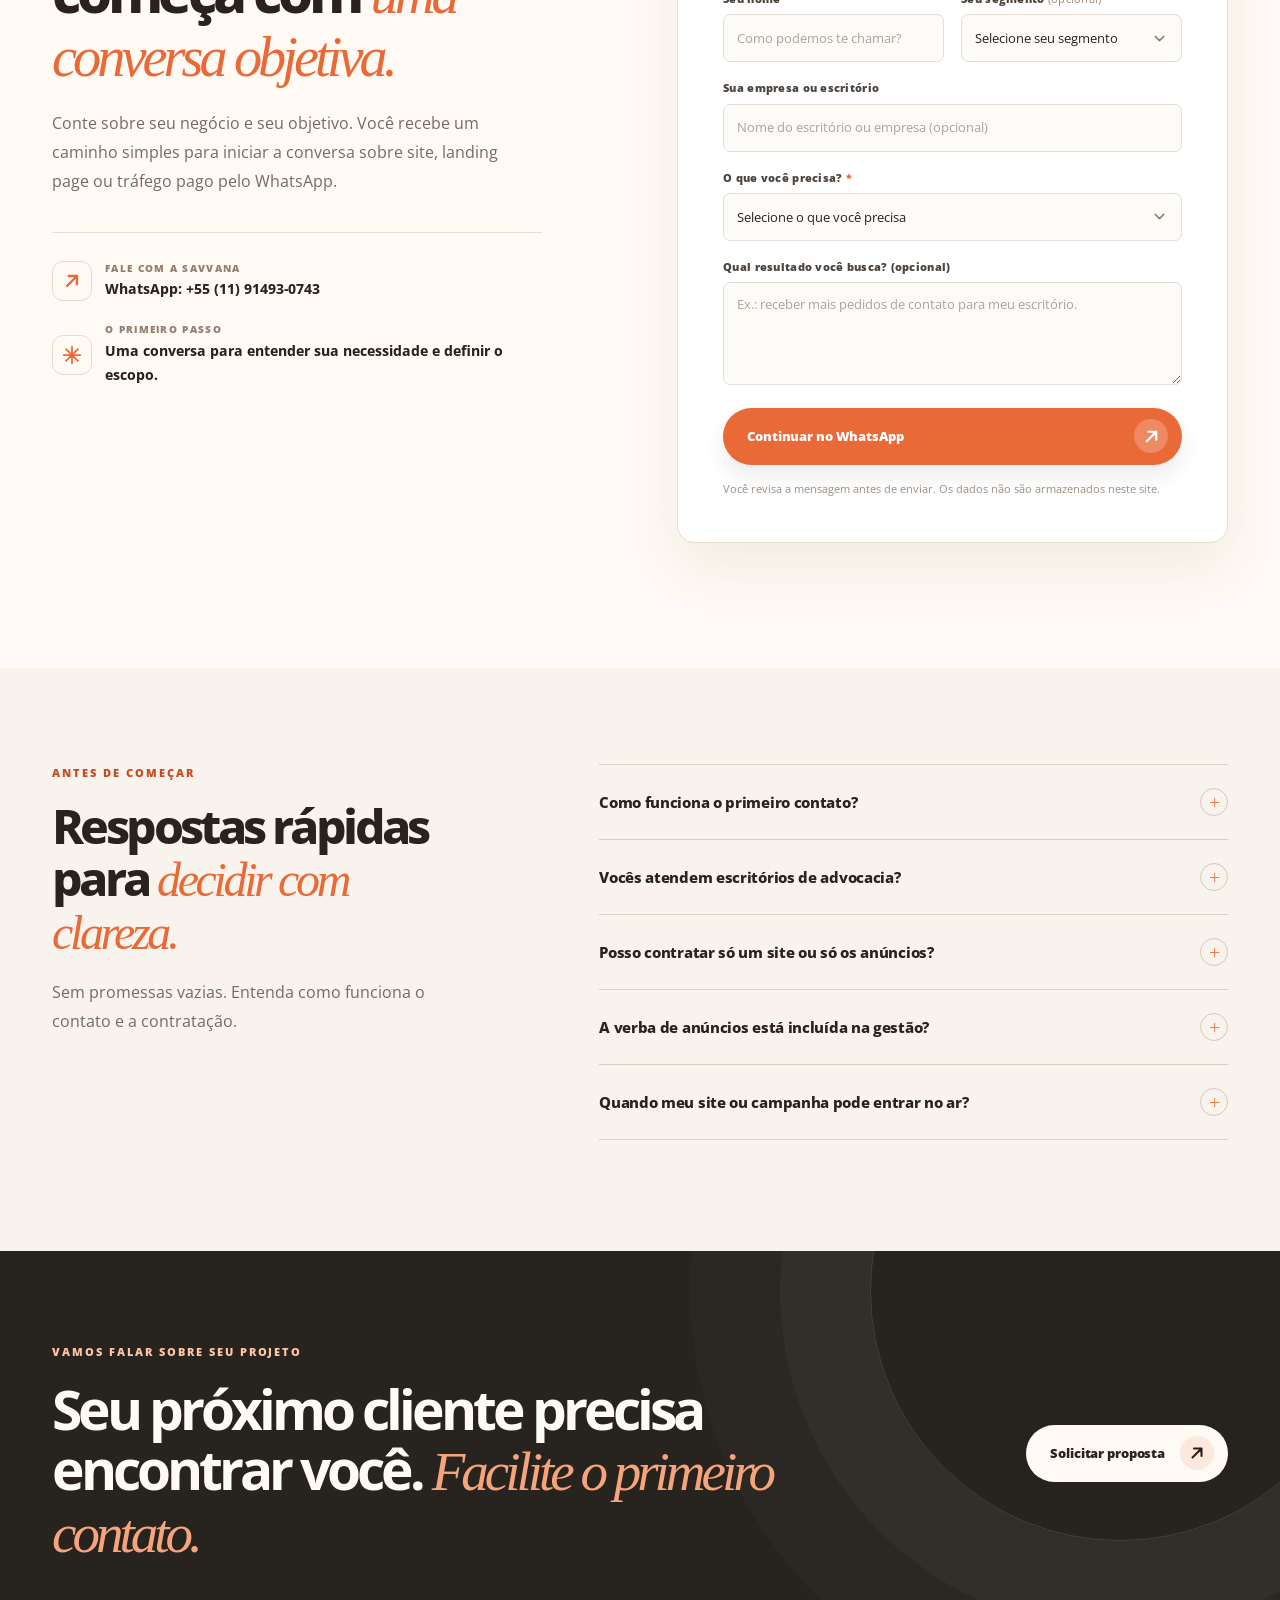
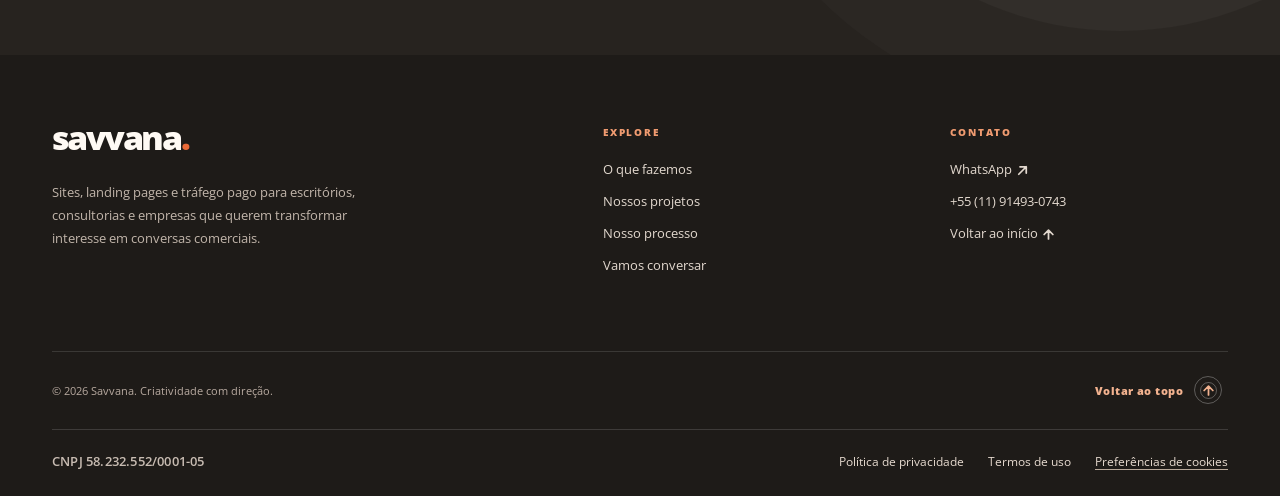
